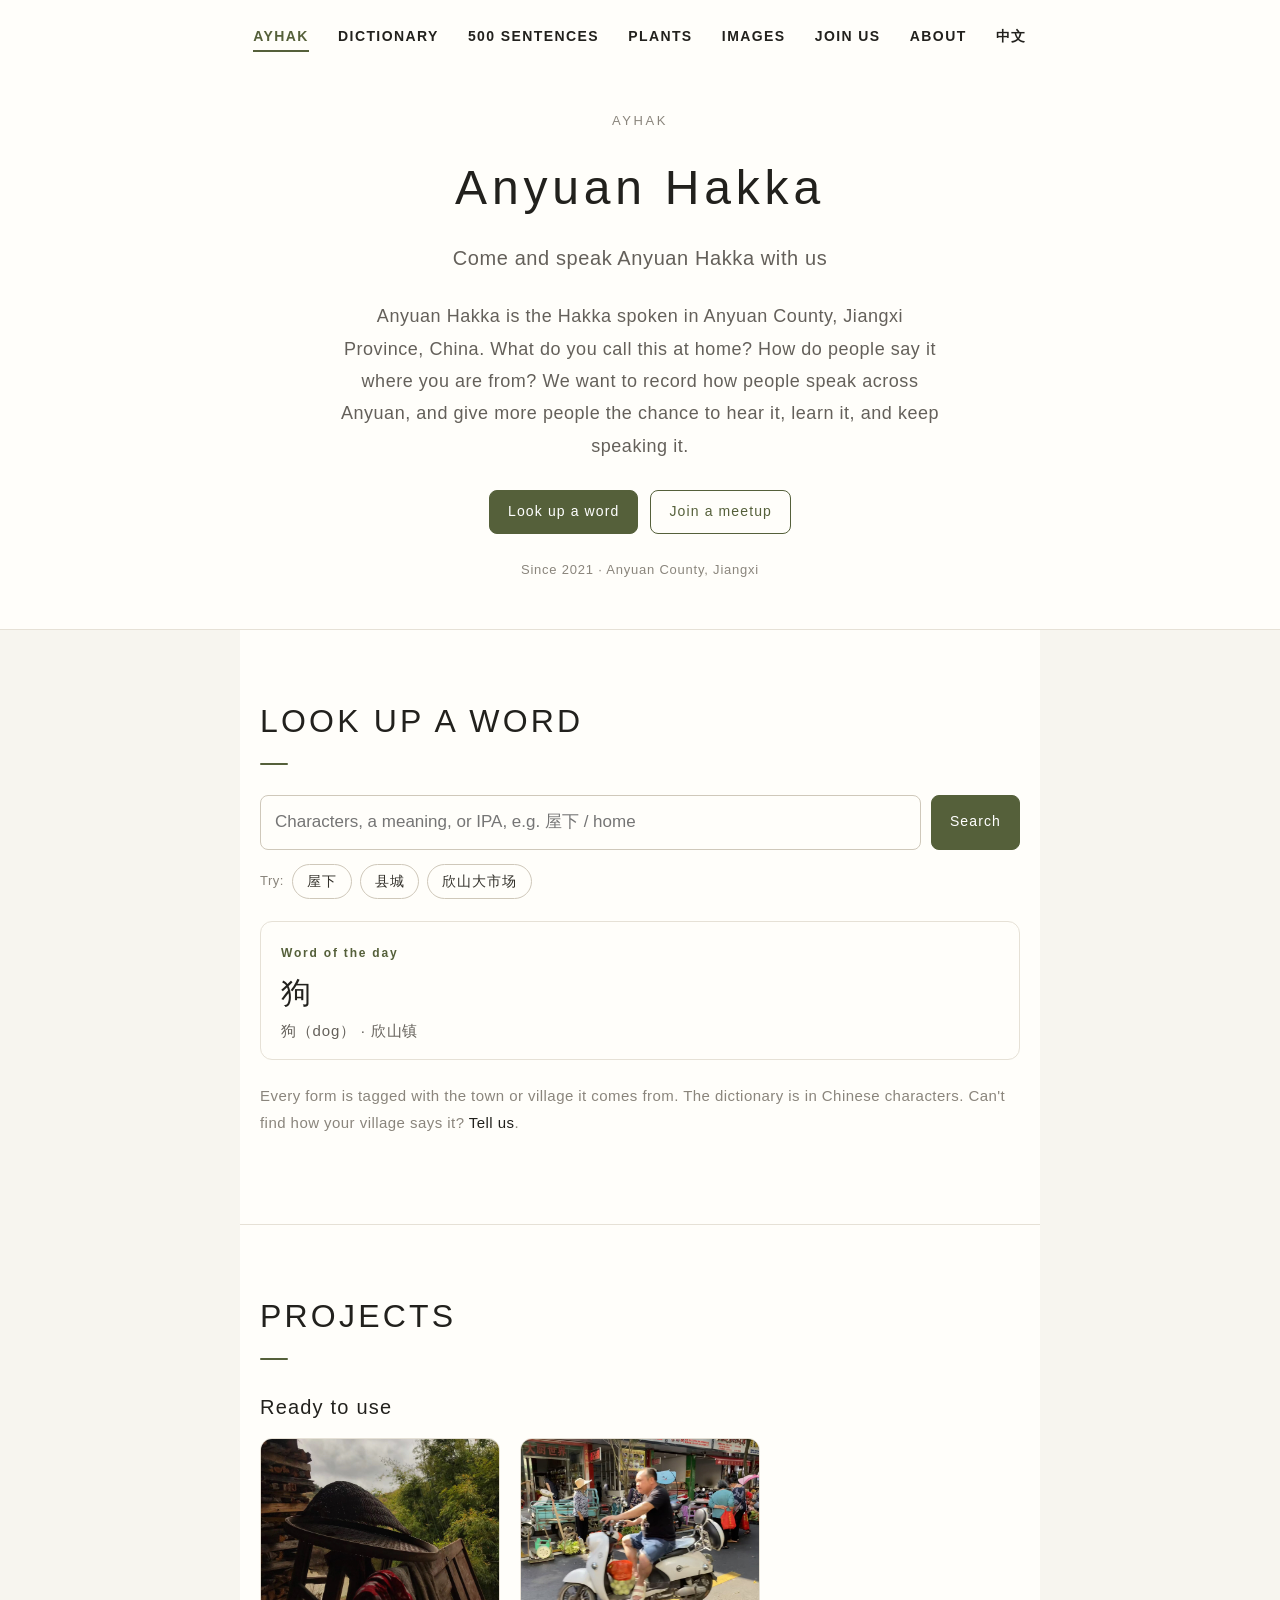
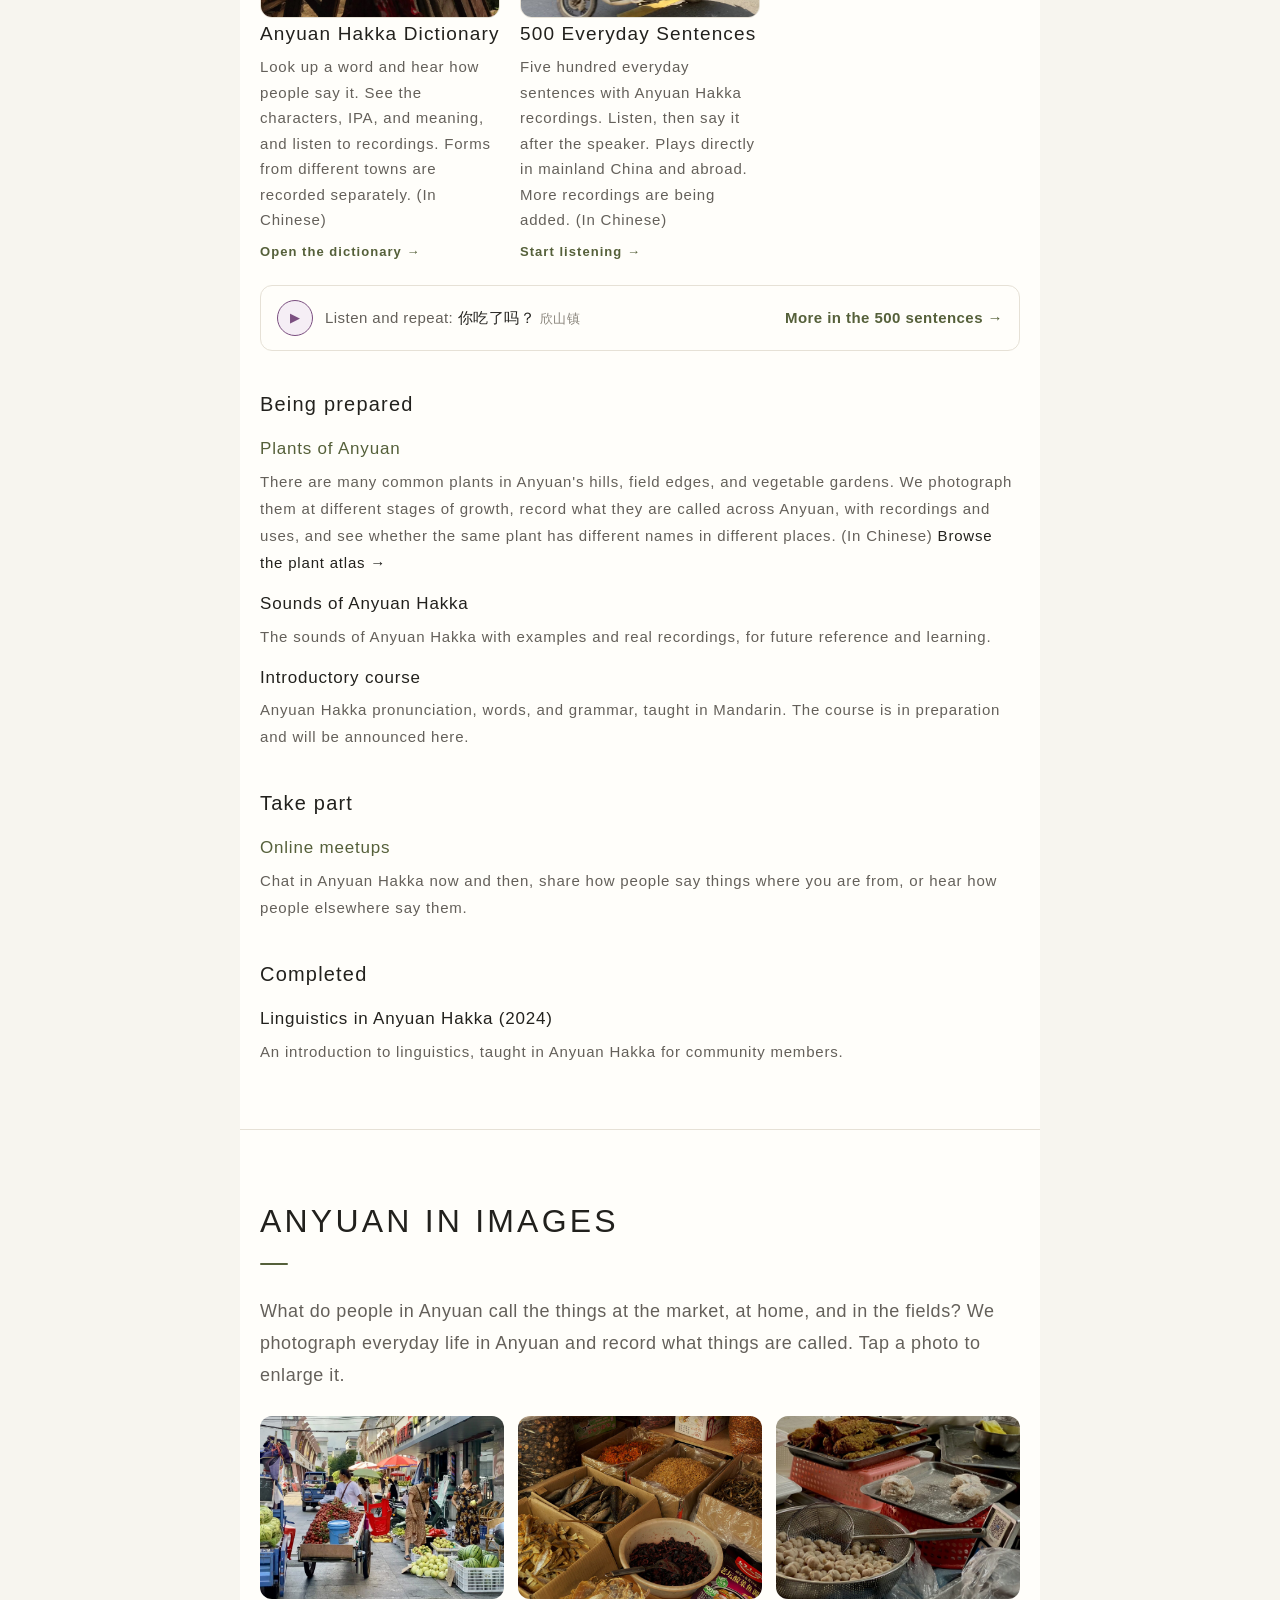
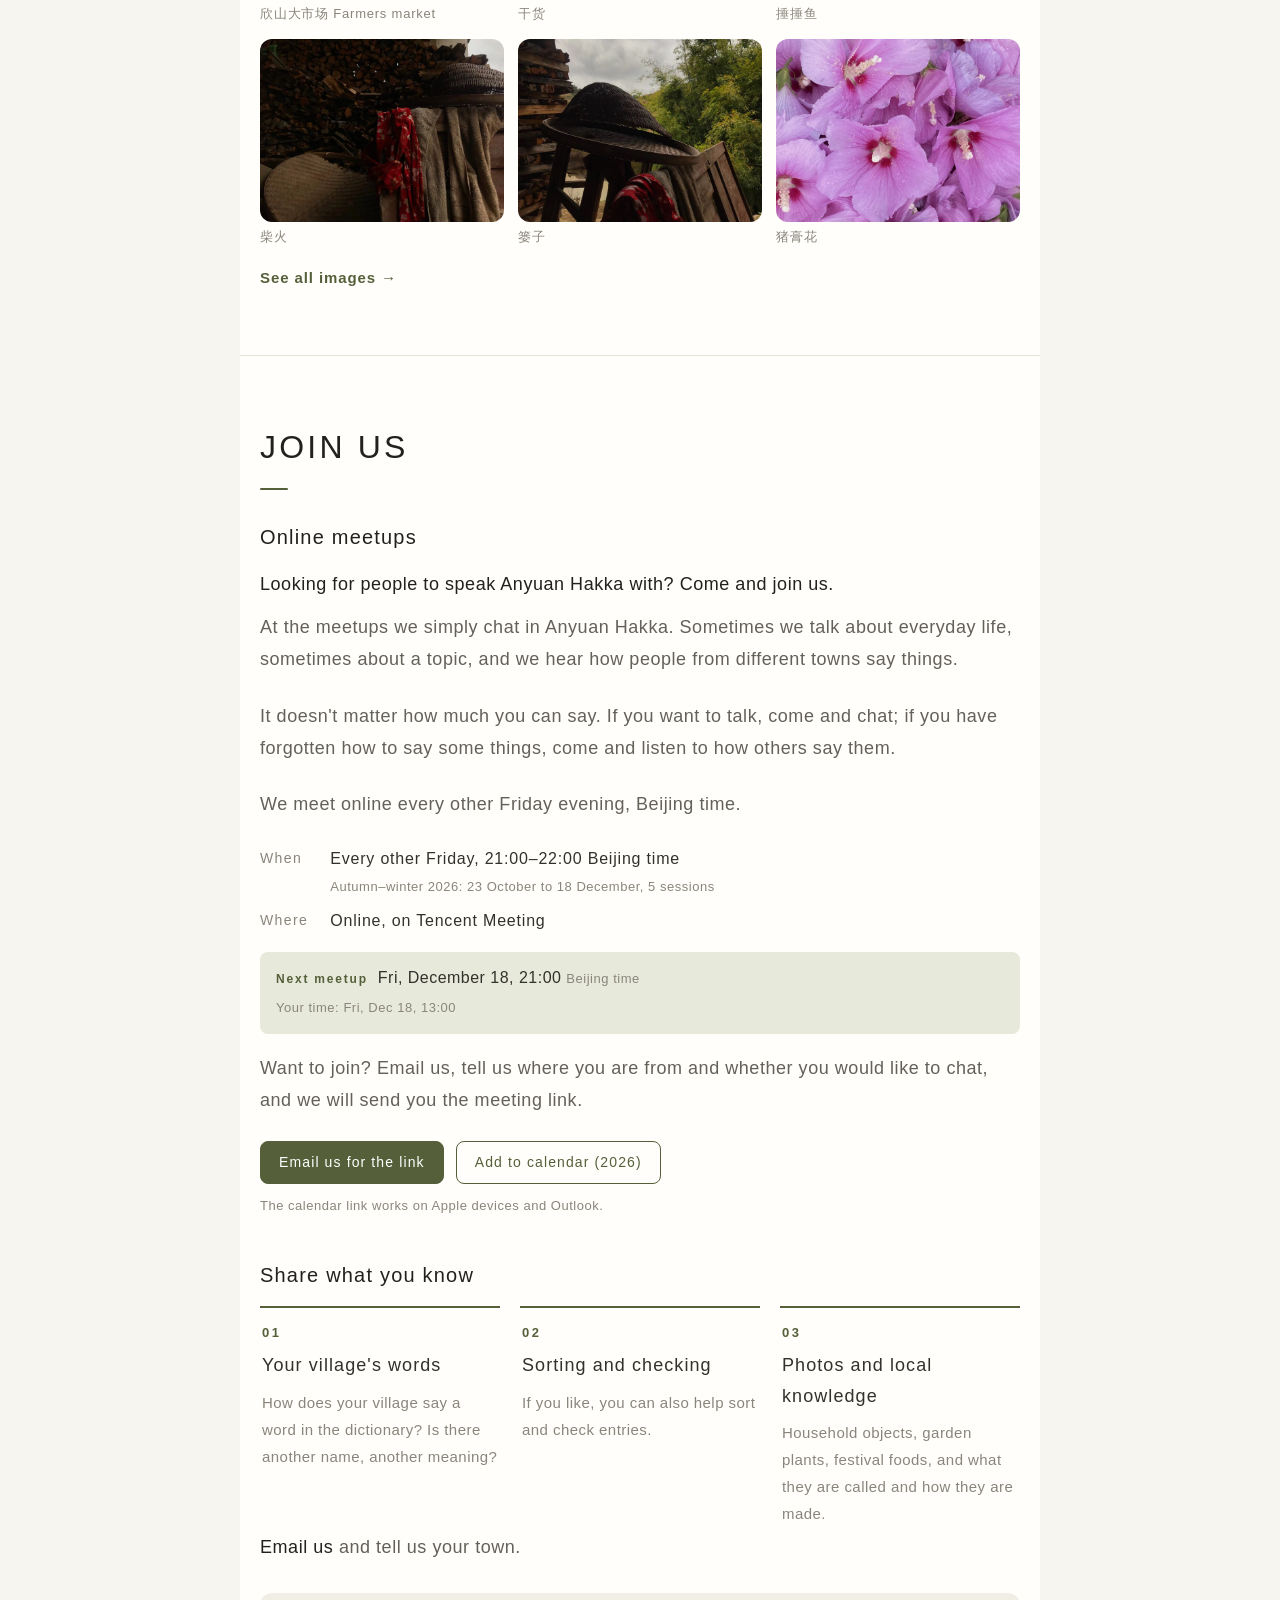
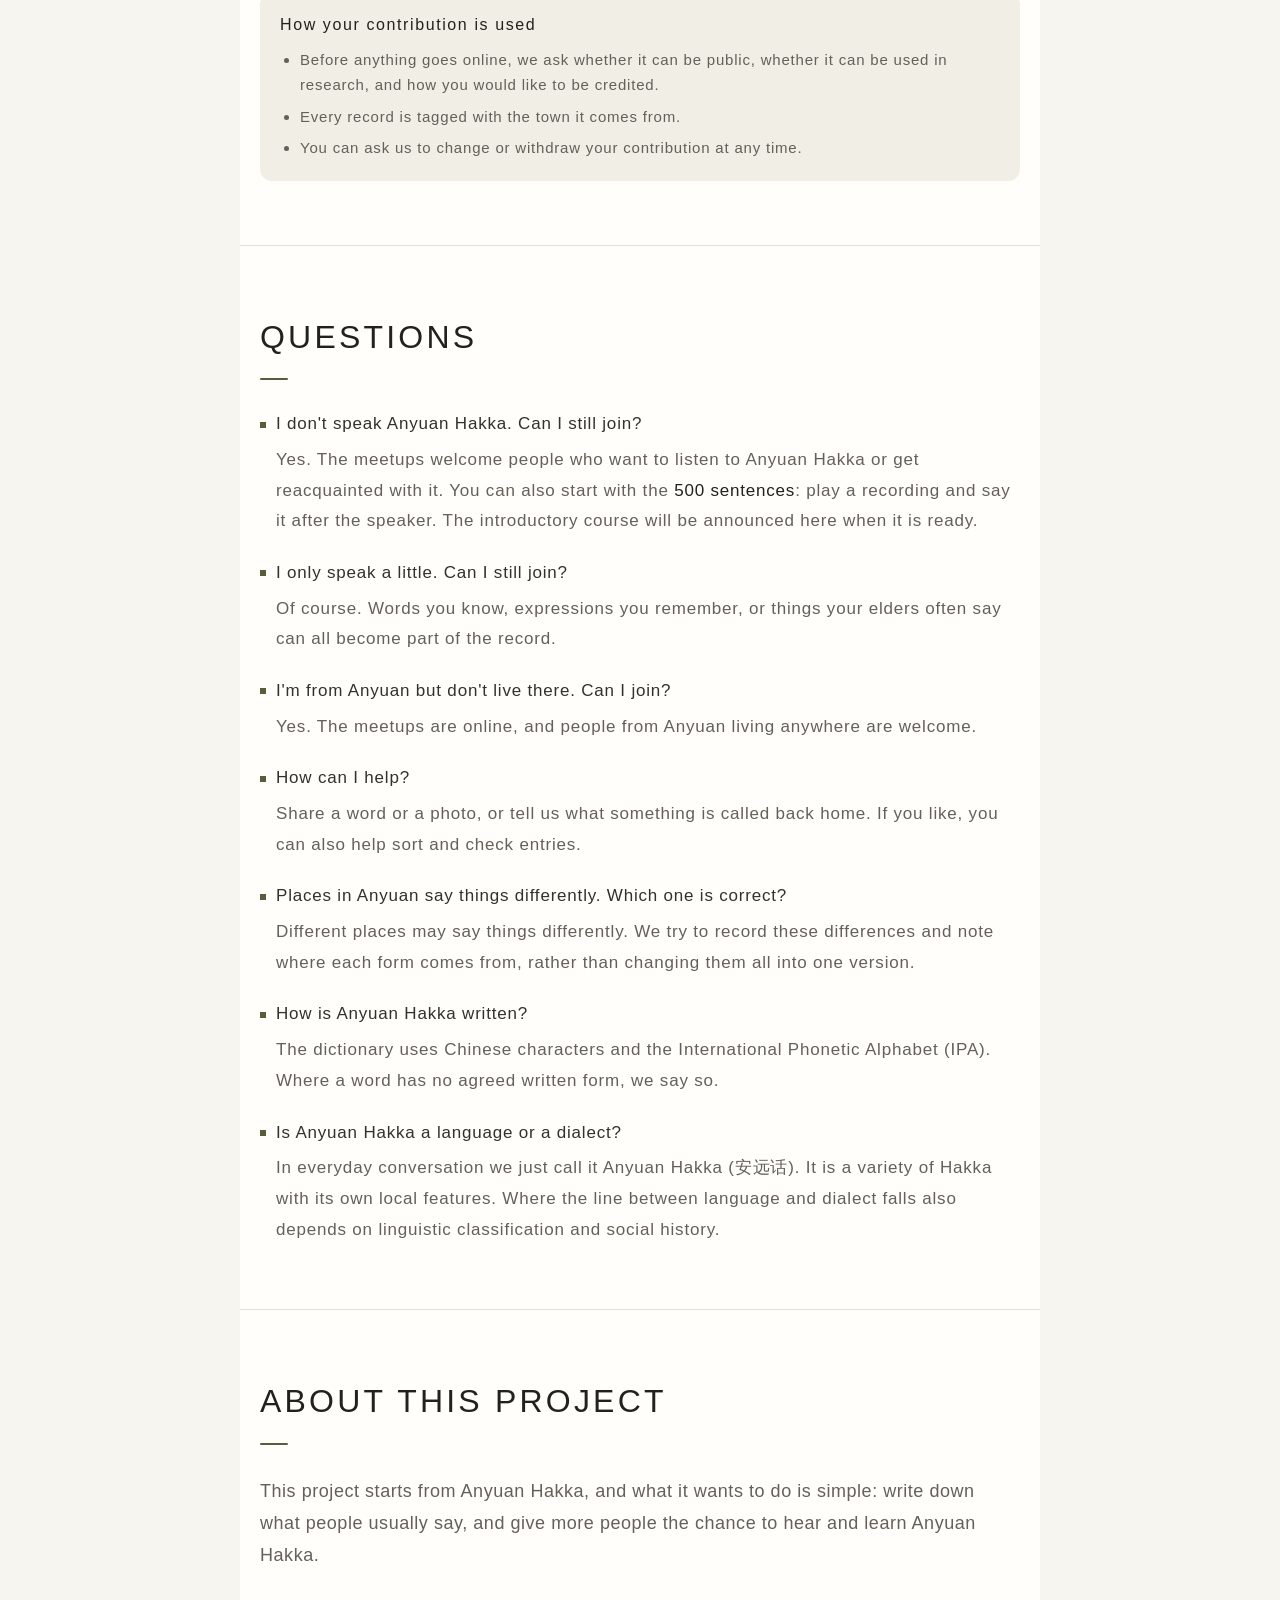
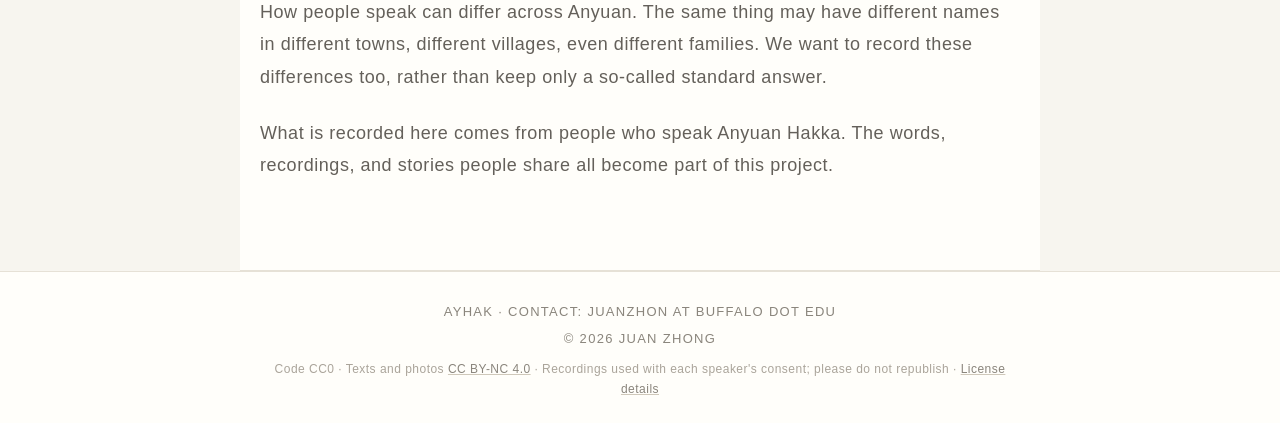
==== index.html @ 018da7a9 "Add files via upload" ====
<!doctype html>
<html lang="en">
<head>
  <meta charset="utf-8" />
  <meta name="viewport" content="width=device-width,initial-scale=1,viewport-fit=cover" />
  <title>AYHAK · Anyuan Hakka</title>
  <meta name="description" content="AYHAK is a place to record Anyuan Hakka: look up words, listen to 500 everyday sentences and repeat after them, and join our online meetups." />
  <meta property="og:title" content="AYHAK · Anyuan Hakka" />
  <meta property="og:description" content="Come and speak Anyuan Hakka with us." />
  <meta property="og:image" content="https://juan-zhong.github.io/ay_hak/images/gallery/%E6%AC%A3%E5%B1%B1%E5%A4%A7%E5%B8%82%E5%9C%BA03.jpg" />
  <link rel="icon" href="./favicon.svg" type="image/svg+xml" />
  <link rel="alternate" hreflang="zh-CN" href="./index-zh.html" />
  <link rel="stylesheet" href="./style.css?v=20261022a" />
</head>

<body>
  <a class="skip" href="#main">Skip to content</a>

  <nav class="page-nav" aria-label="Site">
    <a href="./index.html" aria-current="page">AYHAK</a>
    <a href="./dict.html" lang="zh">Dictionary</a>
    <a href="./sentences.html" lang="zh">500 sentences</a>
    <a href="./plants.html?lang=en" lang="zh">Plants</a>
    <a href="./gallery.html">Images</a>
    <a href="#join">Join us</a>
    <a href="#about">About</a>
    <a href="./index-zh.html" lang="zh">中文</a>
  </nav>

  <header class="hero">
    <p class="kicker">AYHAK</p>
    <h1>Anyuan Hakka</h1>
    <p class="subtitle">Come and speak Anyuan Hakka with us</p>
    <p class="intro">Anyuan Hakka is the Hakka spoken in Anyuan County, Jiangxi Province, China. What do you call this at home? How do people say it where you are from? We want to record how people speak across Anyuan, and give more people the chance to hear it, learn it, and keep speaking it.</p>
    <div class="buttons">
      <a class="btn primary" href="#lookup">Look up a word</a>
      <a class="btn" href="#join">Join a meetup</a>
    </div>
    <p class="status">Since 2021 · Anyuan County, Jiangxi</p>
  </header>

  <main id="main">
    <section id="lookup" class="content-section">
      <h2>Look up a word</h2>
      <form class="searchbar" action="./dict.html" method="get" role="search">
        <input name="q" type="search" placeholder="Characters, a meaning, or IPA, e.g. 屋下 / home" autocomplete="off" aria-label="Look up Anyuan Hakka" />
        <button class="btn primary" type="submit">Search</button>
      </form>
      <p class="small try">Try:
        <a class="chip-link" href="./dict.html?w=vu-xa">屋下</a>
        <a class="chip-link" href="./dict.html?w=xian-cheng">县城</a>
        <a class="chip-link" href="./dict.html?w=xinshan-da-shichang">欣山大市场</a>
      </p>
      <a class="wotd" id="wotd" href="./dict.html"></a>
      <p class="muted">Every form is tagged with the town or village it comes from. The dictionary is in Chinese characters. Can't find how your village says it? <a href="#contribute">Tell us</a>.</p>
    </section>

    <section id="projects" class="content-section">
      <h2>Projects</h2>

      <h3 class="sub">Ready to use</h3>
      <div class="projects">
        <a class="proj" href="./dict.html">
          <img src="images/gallery/篓子.jpg" alt="篓子 basket" loading="lazy" />
          <b>Anyuan Hakka Dictionary</b>
          <span class="desc">Look up a word and hear how people say it. See the characters, IPA, and meaning, and listen to recordings. Forms from different towns are recorded separately. (In Chinese)</span>
          <span class="more">Open the dictionary →</span>
        </a>
        <a class="proj" href="./sentences.html">
          <img src="images/gallery/欣山大市场01.jpg" alt="欣山大市场 market" loading="lazy" />
          <b>500 Everyday Sentences</b>
          <span class="desc">Five hundred everyday sentences with Anyuan Hakka recordings. Listen, then say it after the speaker. Plays directly in mainland China and abroad. More recordings are being added. (In Chinese)</span>
          <span class="more">Start listening →</span>
        </a>
      </div>
      <p class="sample" id="sample" hidden></p>

      <h3 class="sub">Being prepared</h3>
      <dl class="plain">
        <dt><a href="./plants.html?lang=en">Plants of Anyuan</a></dt>
        <dd>There are many common plants in Anyuan's hills, field edges, and vegetable gardens. We photograph them at different stages of growth, record what they are called across Anyuan, with recordings and uses, and see whether the same plant has different names in different places. (In Chinese) <a href="./plants.html?lang=en">Browse the plant atlas →</a></dd>
        <dt>Sounds of Anyuan Hakka</dt>
        <dd>The sounds of Anyuan Hakka with examples and real recordings, for future reference and learning.</dd>
        <dt>Introductory course</dt>
        <dd>Anyuan Hakka pronunciation, words, and grammar, taught in Mandarin. The course is in preparation and will be announced here.</dd>
      </dl>

      <h3 class="sub">Take part</h3>
      <dl class="plain">
        <dt><a href="#join">Online meetups</a></dt>
        <dd>Chat in Anyuan Hakka now and then, share how people say things where you are from, or hear how people elsewhere say them.</dd>
      </dl>

      <h3 class="sub">Completed</h3>
      <dl class="plain">
        <dt>Linguistics in Anyuan Hakka (2024)</dt>
        <dd>An introduction to linguistics, taught in Anyuan Hakka for community members.</dd>
      </dl>
    </section>

    <section id="life" class="content-section">
      <h2>Anyuan in images</h2>
      <p>What do people in Anyuan call the things at the market, at home, and in the fields? We photograph everyday life in Anyuan and record what things are called. Tap a photo to enlarge it.</p>
      <div class="gallery-grid teaser">
        <figure><img src="images/gallery/欣山大市场03.jpg" alt="欣山大市场" loading="lazy" /><figcaption>欣山大市场 Farmers market</figcaption></figure>
        <figure><img src="images/gallery/干货.jpg" alt="干货" loading="lazy" /><figcaption>干货</figcaption></figure>
        <figure><img src="images/gallery/捶捶鱼.jpg" alt="捶捶鱼" loading="lazy" /><figcaption>捶捶鱼</figcaption></figure>
        <figure><img src="images/gallery/柴火.jpg" alt="柴火" loading="lazy" /><figcaption>柴火</figcaption></figure>
        <figure><img src="images/gallery/篓子.jpg" alt="篓子" loading="lazy" /><figcaption>篓子</figcaption></figure>
        <figure><img src="images/gallery/猪膏花.jpg" alt="猪膏花" loading="lazy" /><figcaption>猪膏花</figcaption></figure>
      </div>
      <p class="more-link"><a href="./gallery.html">See all images →</a></p>
    </section>

    <section id="join" class="content-section">
      <h2>Join us</h2>

      <h3 class="sub">Online meetups</h3>
      <p class="lead">Looking for people to speak Anyuan Hakka with? Come and join us.</p>
      <p>At the meetups we simply chat in Anyuan Hakka. Sometimes we talk about everyday life, sometimes about a topic, and we hear how people from different towns say things.</p>
      <p>It doesn't matter how much you can say. If you want to talk, come and chat; if you have forgotten how to say some things, come and listen to how others say them.</p>
      <p>We meet online every other Friday evening, Beijing time.</p>
      <dl class="facts">
        <dt>When</dt><dd>Every other Friday, 21:00–22:00 Beijing time<br><span class="small">Autumn–winter 2026: 23 October to 18 December, 5 sessions</span></dd>
        <dt>Where</dt><dd>Online, on Tencent Meeting</dd>
      </dl>
      <p class="next-meetup" id="nextMeetup" aria-live="polite"></p>
      <p><b>Want to join?</b> Email us, tell us where you are from and whether you would like to chat, and we will send you the meeting link.</p>
      <div class="buttons left">
        <a class="btn primary" href="mailto:juanzhon@buffalo.edu?subject=Anyuan%20Hakka%20meetup">Email us for the link</a>
        <a class="btn" href="webcal://p54-caldav.icloud.com/published/2/MTEzODIwMDE0NDExMzgyMMFgVCDCDaKoMtNCKBn1EhfA-79njfZBbu5WWxrAYHy4s1xKDF6rgkBgKywDp8NgCctA90rvas5HTKUIKwTFqRs">Add to calendar (2026)</a>
      </div>
      <p class="small">The calendar link works on Apple devices and Outlook.</p>

      <h3 class="sub" id="contribute">Share what you know</h3>
      <div class="pillars three">
        <div class="card"><span class="num">01</span><h3>Your village's words</h3><p class="muted">How does your village say a word in the dictionary? Is there another name, another meaning?</p></div>
        <div class="card"><span class="num">02</span><h3>Sorting and checking</h3><p class="muted">If you like, you can also help sort and check entries.</p></div>
        <div class="card"><span class="num">03</span><h3>Photos and local knowledge</h3><p class="muted">Household objects, garden plants, festival foods, and what they are called and how they are made.</p></div>
      </div>
      <p><a href="mailto:juanzhon@buffalo.edu?subject=AYHAK%20contribution">Email us</a> and tell us your town.</p>

      <div class="note-box">
        <h3>How your contribution is used</h3>
        <ul>
          <li>Before anything goes online, we ask whether it can be public, whether it can be used in research, and how you would like to be credited.</li>
          <li>Every record is tagged with the town it comes from.</li>
          <li>You can ask us to change or withdraw your contribution at any time.</li>
        </ul>
      </div>
    </section>

    <section id="questions" class="content-section">
      <h2>Questions</h2>
      <dl class="faq">
        <dt>I don't speak Anyuan Hakka. Can I still join?</dt>
        <dd>Yes. The meetups welcome people who want to listen to Anyuan Hakka or get reacquainted with it. You can also start with the <a href="./sentences.html">500 sentences</a>: play a recording and say it after the speaker. The introductory course will be announced here when it is ready.</dd>
        <dt>I only speak a little. Can I still join?</dt>
        <dd>Of course. Words you know, expressions you remember, or things your elders often say can all become part of the record.</dd>
        <dt>I'm from Anyuan but don't live there. Can I join?</dt>
        <dd>Yes. The meetups are online, and people from Anyuan living anywhere are welcome.</dd>
        <dt>How can I help?</dt>
        <dd>Share a word or a photo, or tell us what something is called back home. If you like, you can also help sort and check entries.</dd>
        <dt>Places in Anyuan say things differently. Which one is correct?</dt>
        <dd>Different places may say things differently. We try to record these differences and note where each form comes from, rather than changing them all into one version.</dd>
        <dt>How is Anyuan Hakka written?</dt>
        <dd>The dictionary uses Chinese characters and the International Phonetic Alphabet (IPA). Where a word has no agreed written form, we say so.</dd>
        <dt>Is Anyuan Hakka a language or a dialect?</dt>
        <dd>In everyday conversation we just call it Anyuan Hakka (安远话). It is a variety of Hakka with its own local features. Where the line between language and dialect falls also depends on linguistic classification and social history.</dd>
      </dl>
    </section>

    <section id="about" class="content-section">
      <h2>About this project</h2>
      <p>This project starts from Anyuan Hakka, and what it wants to do is simple: write down what people usually say, and give more people the chance to hear and learn Anyuan Hakka.</p>
      <p>How people speak can differ across Anyuan. The same thing may have different names in different towns, different villages, even different families. We want to record these differences too, rather than keep only a so-called standard answer.</p>
      <p>What is recorded here comes from people who speak Anyuan Hakka. The words, recordings, and stories people share all become part of this project.</p>
    </section>
  </main>

  <footer>
    <p>AYHAK · Contact: juanzhon AT buffalo DOT edu</p>
    <p>© 2026 Juan Zhong</p>
    <p class="license">Code CC0 · Texts and photos <a href="https://creativecommons.org/licenses/by-nc/4.0/">CC BY-NC 4.0</a> · Recordings used with each speaker's consent; please do not republish · <a href="https://github.com/juan-zhong/ay_hak/blob/main/CONTENT-LICENSE.md">License details</a></p>
  </footer>

  <script src="./home.js?v=20261022a" defer></script>
</body>
</html>
---- style.css ----
/* =========================================================
   AYHAK · 安远话 — shared stylesheet
   Visual language follows juan-zhong.github.io/me (fieldwork page):
   Helvetica Neue light, wide letter-spacing, uppercase h2,
   hairlines and square buttons. AYHAK adds its own palette (paper, mugwort olive, yam purple); one sans-serif family throughout.
   ========================================================= */

:root {
  /* 骨架沿用 juan-zhong.github.io/me；配色取自植物图集样页：纸、艾、薯 */
  --bg: #f7f5ef;          /* 暖纸色 */
  --paper: #fffefa;
  --ink: #22211d;
  --text: #33312b;
  --muted: #64605a;
  --faint: #8a857c;
  --faintest: #aaa49a;
  --line: #e6e1d6;
  --line-strong: #cfc8ba;
  --hover: #f4f1e8;
  --tint: #f1eee5;
  --accent: #55603a;      /* 艾：橄榄绿 */
  --accent-soft: #e7e9db;
  --plum: #7b4f80;        /* 薯：紫，表示“还在做”（进行中 / 即将推出 / 待补）和 IPA */
  --plum-soft: #f5eef5;
  --ipa: var(--plum);
  /* 圆角：控件 8px，卡片和照片 12px，标签胶囊形 */
  --r-sm: 8px;
  --r-lg: 12px;
  --r-pill: 999px;
  --danger: #a33;
  --font: 'Helvetica Neue', Helvetica, 'PingFang SC', 'Hiragino Sans GB', 'Noto Sans SC', 'Source Han Sans SC', 'Microsoft YaHei', Arial, sans-serif;
  /* 全站一套无衬线：拉丁字母 Helvetica Neue，汉字苹方（与 juan-zhong.github.io/me 一致） */
  --head-font: var(--font);
  /* IPA：用覆盖国际音标的无衬线系统字体，避免和正文混出两种字形；不加载外部字体（国内可能打不开） */
  --ipa-font: 'Lucida Grande', 'Segoe UI', 'Noto Sans', 'DejaVu Sans', 'Helvetica Neue', Arial, sans-serif;
}

* { margin: 0; padding: 0; box-sizing: border-box; }

html { scroll-behavior: smooth; }

body {
  font-family: var(--font);
  background: var(--bg);
  color: var(--text);
  line-height: 1.7;
  letter-spacing: 0.05em;
}

a { color: var(--ink); text-decoration: none; }
a:hover { color: var(--accent); }

img { max-width: 100%; display: block; }

.skip { position: absolute; left: -9999px; }
.skip:focus { left: 16px; top: 16px; background: #fff; padding: 8px 12px; z-index: 10; }

/* ---------- top nav ---------- */
.page-nav {
  text-align: center;
  padding: 18px 16px 0;
  line-height: 2.2;
  background: var(--paper);
}
.page-nav a {
  margin: 0 12px;
  font-size: 14px;
  font-weight: 600;
  letter-spacing: 0.1em;
  text-transform: uppercase;
}
.page-nav a[aria-current="page"] { color: var(--accent); box-shadow: inset 0 -2px 0 var(--accent); }

/* ---------- hero ---------- */
.hero {
  text-align: center;
  padding: 56px 20px 48px;
  border-bottom: 1px solid var(--line);
  background: var(--paper);
}
.hero .kicker { font-size: 13px; letter-spacing: 0.2em; color: var(--faint); margin-bottom: 14px; }
.hero h1 { margin-top: 0; }
.hero .subtitle { font-size: 20px; font-weight: 300; color: var(--muted); margin: 12px auto 24px; max-width: 620px; }
.hero .intro { max-width: 600px; margin: 0 auto 28px; }
.status { font-size: 13px; color: var(--faint); letter-spacing: 0.06em; margin-bottom: 0; }

/* ---------- type ---------- */
h1 {
  font-family: var(--head-font);
  font-size: 48px;
  font-weight: 300;
  letter-spacing: 0.1em;
  color: var(--ink);
}
h2 {
  font-size: 32px;
  font-weight: 300;
  letter-spacing: 0.1em;
  color: var(--ink);
  margin-bottom: 40px;
  text-transform: uppercase;
}
h2::after {
  content: '';
  display: block;
  width: 28px;
  height: 2px;
  margin-top: 14px;
  background: var(--accent);
}
h3 {
  font-size: 18px;
  font-weight: 300;
  letter-spacing: 0.1em;
  color: var(--muted);
  margin-bottom: 20px;
}
p {
  font-size: 18px;
  line-height: 1.8;
  color: var(--muted);
  font-weight: 300;
  letter-spacing: 0.03em;
  margin-bottom: 24px;
}
.muted { color: var(--faint); font-size: 15px; }
.small { font-size: 13px; color: var(--faint); margin: 0; letter-spacing: 0.04em; }
.ipa { font-family: var(--ipa-font); color: var(--ipa); letter-spacing: 0.02em; }

/* ---------- sections ---------- */
.content-section {
  padding: 80px 20px;
  max-width: 800px;
  margin: 0 auto;
  border-bottom: 1px solid var(--line);
  background: var(--paper);
}
.content-section.wide { max-width: 1100px; }
.content-section ul, .content-section ol { margin: 12px 0 24px 22px; color: var(--muted); font-weight: 300; font-size: 17px; }
.content-section li { margin-bottom: 6px; }

/* ---------- buttons ---------- */
.buttons { display: flex; flex-wrap: wrap; justify-content: center; gap: 12px; margin-bottom: 24px; }
.btn {
  display: inline-block;
  padding: 9px 18px;
  border: 1px solid var(--accent);
  border-radius: var(--r-sm);
  background: var(--paper);
  color: var(--accent);
  font: inherit;
  font-size: 14px;
  letter-spacing: 0.08em;
  cursor: pointer;
  text-decoration: none;
}
.btn.primary { background: var(--accent); border-color: var(--accent); color: #fff; }
.btn:hover { opacity: 0.8; color: inherit; }
.btn.primary:hover { color: #fff; }
.btn-ghost { border-color: var(--line-strong); color: var(--muted); }
.btn-danger { border-color: var(--danger); color: var(--danger); }
.btn:disabled { opacity: 0.4; cursor: not-allowed; }
.btn.sm { padding: 5px 12px; font-size: 13px; }

.icon-btn {
  width: 34px; height: 34px;
  border: 1px solid var(--line-strong);
  border-radius: var(--r-sm);
  background: var(--paper);
  color: var(--text);
  font-size: 16px;
  cursor: pointer;
}
.icon-btn:hover:not(:disabled) { border-color: var(--accent); }
.icon-btn:disabled { opacity: 0.35; cursor: not-allowed; }
.icon-btn.is-on { background: var(--accent); color: #fff; border-color: var(--accent); }

/* ---------- cards / tags ---------- */
.card { border: 1px solid var(--line); border-radius: var(--r-lg); padding: 20px; background: var(--paper); }
.card h3 { margin-bottom: 8px; color: var(--text); }
.card p:last-child { margin-bottom: 0; }
.tag {
  display: inline-block;
  font-size: 12px;
  letter-spacing: 0.08em;
  color: var(--muted);
  border: 1px solid var(--line-strong);
  border-radius: var(--r-pill);
  padding: 1px 8px;
  margin: 0 6px 6px 0;
  font-weight: 400;
}
.tag.pending { border-style: dashed; color: var(--faintest); }

/* =========================================================
   DICTIONARY
   ========================================================= */
.searchbar { display: flex; gap: 10px; margin-bottom: 20px; }
.searchbar input {
  flex: 1;
  min-width: 0;
  padding: 12px 14px;
  border: 1px solid var(--line-strong);
  border-radius: var(--r-sm);
  font: inherit;
  font-size: 17px;
  font-weight: 300;
  background: var(--paper);
  color: var(--text);
}
.searchbar input:focus { outline: none; border-color: var(--accent); }

.filters { display: flex; flex-wrap: wrap; gap: 14px 22px; align-items: center; margin-bottom: 14px; }
.chip-group { display: flex; flex-wrap: wrap; gap: 6px; }
.chip-label { font-size: 12px; color: var(--faintest); letter-spacing: 0.15em; align-self: center; margin-right: 4px; }
.chip {
  padding: 4px 12px;
  border: 1px solid var(--line-strong);
  border-radius: var(--r-pill);
  background: var(--paper);
  color: var(--muted);
  font: inherit;
  font-size: 13px;
  letter-spacing: 0.06em;
  cursor: pointer;
}
.chip:hover { border-color: var(--accent); color: var(--text); }
.chip.is-active { background: var(--accent); border-color: var(--accent); color: #fff; }

.toggle { display: inline-flex; align-items: center; gap: 6px; font-size: 13px; color: var(--muted); cursor: pointer; letter-spacing: 0.06em; }
.toggle input { accent-color: var(--accent); }

.split {
  display: grid;
  grid-template-columns: minmax(240px, 340px) 1fr;
  gap: 20px;
  margin-top: 10px;
}
.panel { border: 1px solid var(--line); border-radius: var(--r-lg); background: var(--paper); min-width: 0; }
.panel-head {
  display: flex; justify-content: space-between; align-items: center;
  padding: 14px 18px;
  border-bottom: 1px solid var(--line);
}
.panel-head h3 { margin: 0; font-size: 14px; text-transform: uppercase; letter-spacing: 0.15em; }
.head-actions { display: flex; gap: 6px; }

.results { max-height: 620px; overflow-y: auto; }
.result {
  display: block;
  width: 100%;
  text-align: left;
  padding: 12px 18px;
  border: 0;
  border-bottom: 1px solid var(--line);
  background: none;
  font: inherit;
  color: inherit;
  cursor: pointer;
}
.result:hover { background: var(--hover); }
.result.is-active { background: var(--accent-soft); box-shadow: inset 2px 0 0 var(--accent); }
.result .hw { font-family: var(--head-font); font-size: 21px; font-weight: 300; color: var(--ink); letter-spacing: 0.08em; }
.result .ipa { font-size: 14px; margin-left: 6px; }
.result .gl { font-size: 13px; color: var(--faint); margin-top: 2px; white-space: nowrap; overflow: hidden; text-overflow: ellipsis; }
.result .star { float: right; color: var(--faint); font-size: 13px; }
.results .none { padding: 24px 18px; color: var(--faint); font-size: 14px; }

.entry { padding: 26px 26px 30px; }
.entry.empty p { color: var(--faint); font-size: 15px; }
.entry .headword { font-family: var(--head-font); font-size: 42px; font-weight: 300; color: var(--ink); letter-spacing: 0.12em; line-height: 1.3; }
.entry .pron { margin: 6px 0 14px; font-size: 18px; }
.entry .pron .roman { color: var(--muted); margin-right: 12px; letter-spacing: 0.06em; }
.entry .meta { margin-bottom: 18px; }
.entry h4 {
  font-size: 12px; font-weight: 600; text-transform: uppercase; letter-spacing: 0.18em;
  color: var(--faintest); margin: 22px 0 8px;
}
.entry ol.senses { margin: 0 0 0 20px; font-size: 17px; font-weight: 300; color: var(--text); }
.entry ol.senses li { margin-bottom: 4px; }
.entry .ex { border-left: 2px solid var(--line); padding: 2px 0 2px 14px; margin-bottom: 12px; }
.entry .ex .src { font-size: 17px; color: var(--text); }
.entry .ex .ipa { font-size: 14px; display: block; }
.entry .ex .tr { font-size: 14px; color: var(--faint); }
.entry .notes { font-size: 15px; margin: 0; }
.entry .credit { font-size: 12px; color: var(--faintest); margin-top: 24px; letter-spacing: 0.06em; }

.audio-box { border: 1px dashed var(--line-strong); border-radius: var(--r-lg); padding: 14px 16px; }
.audio-row { display: flex; flex-wrap: wrap; align-items: center; gap: 8px; margin-bottom: 8px; }
.audio-row:last-child { margin-bottom: 0; }
.audio-row audio { height: 34px; max-width: 100%; }
.rec-dot { display: inline-block; width: 8px; height: 8px; border-radius: 50%; background: #fff; margin-right: 6px; animation: blink 1s infinite; }
@keyframes blink { 50% { opacity: 0.2; } }

.manage-grid { display: grid; grid-template-columns: repeat(auto-fit, minmax(min(100%, 260px), 1fr)); gap: 20px; }
.controls { display: flex; flex-wrap: wrap; gap: 8px; align-items: center; margin: 12px 0; }
.controls input[type=file] { font-size: 13px; max-width: 100%; }
.codeblock {
  background: var(--tint);
  border: 1px solid var(--line);
  border-radius: var(--r-lg);
  padding: 14px;
  font-family: 'SF Mono', Menlo, Consolas, monospace;
  font-size: 12.5px;
  line-height: 1.6;
  color: #444;
  overflow-x: auto;
  white-space: pre;
  letter-spacing: 0;
}
code { font-family: 'SF Mono', Menlo, Consolas, monospace; font-size: 0.9em; background: var(--tint); padding: 1px 5px; border-radius: var(--r-sm); letter-spacing: 0; }

/* =========================================================
   PLANTS (ethnobotany photo book)
   ========================================================= */
.plant-tools { display: flex; flex-wrap: wrap; gap: 14px 22px; align-items: center; margin-bottom: 26px; }
.plant-grid { display: grid; grid-template-columns: repeat(auto-fill, minmax(min(100%, 300px), 1fr)); gap: 26px; }
.plant {
  border: 1px solid var(--line);
  border-radius: var(--r-lg);
  background: var(--paper);
  overflow: hidden;
  display: flex;
  flex-direction: column;
  scroll-margin-top: 20px;
}
.plant:target { box-shadow: 0 0 0 2px var(--accent); }
.plant .photo { aspect-ratio: 4 / 3; background: var(--tint); overflow: hidden; }
.plant .photo img { width: 100%; height: 100%; object-fit: cover; }
.plant .photo .nophoto { height: 100%; display: flex; align-items: center; justify-content: center; color: var(--faintest); font-size: 13px; letter-spacing: 0.15em; }
.plant .body { padding: 18px 20px 20px; flex: 1; display: flex; flex-direction: column; }
.plant .name { font-family: var(--head-font); font-size: 30px; font-weight: 300; color: var(--ink); letter-spacing: 0.12em; line-height: 1.3; }
.plant .name .ipa { font-size: 16px; margin-left: 8px; letter-spacing: 0.02em; }
.plant dl { display: grid; grid-template-columns: auto 1fr; gap: 3px 14px; margin: 12px 0; font-size: 14px; }
.plant dt { color: var(--faintest); letter-spacing: 0.1em; font-size: 12px; padding-top: 2px; }
.plant dd { color: var(--text); font-weight: 300; }
.plant dd i { font-style: italic; }
.plant .desc { font-size: 15px; margin-bottom: 12px; }
.plant .foot { margin-top: auto; display: flex; flex-wrap: wrap; gap: 8px; align-items: center; }
.plant .qr { display: none; margin-top: 14px; align-items: center; gap: 12px; }
.plant .qr .qrbox { width: 84px; height: 84px; }
.plant .qr .qrbox svg { width: 84px; height: 84px; display: block; }
.plant .qr .small { word-break: break-all; }
body.show-qr .plant .qr { display: flex; }

/* photo strip, derived foods, play buttons */
.plant .photo { background: var(--tint); }
.plant .photo img { object-fit: contain; }
.thumbs { display: flex; gap: 6px; padding: 8px 12px 0; }
.thumb { width: 52px; height: 52px; padding: 0; border: 1px solid var(--line); border-radius: var(--r-sm); background: var(--tint); cursor: pointer; overflow: hidden; }
.thumb img { width: 100%; height: 100%; object-fit: cover; }
.thumb.is-active { border-color: var(--accent); box-shadow: 0 0 0 1px var(--accent); }
.photo-cap { padding: 6px 14px 0; min-height: 1.4em; }
.plant .name .ipa { font-size: 17px; }
.plant .gloss { font-size: 15px; color: var(--text); margin: 4px 0 8px; }
.plant .tags { margin-top: 4px; }
.plant h4, .flow h4 { font-size: 12px; font-weight: 600; text-transform: uppercase; letter-spacing: 0.18em; color: var(--faintest); margin: 14px 0 8px; }
.derived { list-style: none; margin: 0 0 12px !important; padding: 0; display: grid; gap: 8px; }
.derived li { display: flex; align-items: center; gap: 12px; margin: 0 !important; }
.derived img, .derived .dph { width: 56px; height: 56px; object-fit: cover; border-radius: var(--r-sm); background: var(--tint); flex: none; border: 1px solid var(--line); }
.derived .dname { font-size: 15px; color: var(--text); font-weight: 300; line-height: 1.5; }
.derived .ipa { font-size: 14px; }
.play { border: 1px solid var(--line-strong); background: var(--paper); border-radius: 50%; width: 26px; height: 26px; font-size: 10px; cursor: pointer; vertical-align: middle; color: var(--text); }
.play:hover { border-color: var(--accent); }

.flow { display: flex; align-items: center; gap: 18px; margin: 10px 0 30px; flex-wrap: wrap; }
.flow figure { margin: 0; text-align: center; }
.flow img { width: 100%; aspect-ratio: 1; object-fit: contain; background: var(--tint); border-radius: var(--r-lg); border: 1px solid var(--line); }
.flow figcaption { font-size: 15px; color: var(--text); margin-top: 6px; line-height: 1.5; }
.flow figcaption .ipa { font-size: 14px; }
.flow-root { flex: 0 0 180px; }
.flow-arrow { font-size: 28px; color: var(--faintest); }
.flow-items { flex: 1 1 360px; display: grid; grid-template-columns: repeat(3, 1fr); gap: 14px; }
.pillars.three { grid-template-columns: repeat(auto-fit, minmax(min(100%, 220px), 1fr)); }
.pub { color: var(--text); font-size: 17px; }
@media (max-width: 640px) {
  .flow-root { flex-basis: 100%; max-width: 220px; margin: 0 auto; }
  .flow-arrow { flex-basis: 100%; text-align: center; transform: rotate(90deg); }
}

.pillars { display: grid; grid-template-columns: repeat(auto-fit, minmax(min(100%, 128px), 1fr)); gap: 20px; margin-top: 10px; }
.pillars .num { font-size: 13px; letter-spacing: 0.2em; color: var(--faintest); display: block; margin-bottom: 6px; }

/* ---------- footer ---------- */
footer {
  text-align: center;
  padding: 24px 16px;
  background: var(--paper);
  border-top: 1px solid var(--line);
}
footer p {
  font-size: 13px;
  color: var(--faint);
  letter-spacing: 0.1em;
  text-transform: uppercase;
  margin: 4px 0;
}

/* ---------- responsive ---------- */
@media (max-width: 760px) {
  .split { grid-template-columns: 1fr; }
  .results { max-height: 300px; }
}
@media (max-width: 640px) {
  .page-nav a { margin: 0 8px; font-size: 12px; }
  .hero { padding: 36px 16px 32px; }
  h1, .hero h1 { font-size: 30px; letter-spacing: 0.04em; }
  .hero .subtitle { font-size: 17px; }
  .content-section { padding: 56px 16px; }
  h2 { font-size: 24px; margin-bottom: 28px; }
  p { font-size: 16px; }
  .entry { padding: 20px 16px; }
  .entry .headword { font-size: 32px; }
}

/* ---------- print (photo book proofs: one plant per half page, QR visible) ---------- */
@media print {
  .page-nav, .hero .buttons, .plant-tools, .plant .foot, footer, .no-print { display: none !important; }
  body, .content-section, .hero { background: #fff; }
  .content-section { padding: 24px 0; border: 0; max-width: none; }
  .plant-grid { display: block; }
  .plant { break-inside: avoid; page-break-inside: avoid; margin-bottom: 18px; border-color: #bbb; }
  .plant .qr { display: flex !important; }
  a { color: #000; }
}

/* =========================================================
   AYHAK 识别：要点用上方色线，不用四边框（和 CQC 的卡片区分）
   ========================================================= */
.pillars .card {
  border: 0;
  border-top: 2px solid var(--accent);
  border-radius: 0;
  background: transparent;
  padding: 14px 2px 4px;
}
.pillars .num { color: var(--accent); font-weight: 600; }
.flow figcaption b, .derived .dname b { font-family: var(--head-font); font-weight: 500; }
.status { color: var(--faint); }
::selection { background: var(--accent-soft); }

/* =========================================================
   AYHAK 首页（原 juan-zhong.github.io/me/fieldwork*.html）
   ========================================================= */
.cards { display: grid; grid-template-columns: repeat(auto-fit, minmax(min(100%, 240px), 1fr)); gap: 20px; margin-top: 24px; }
.cards .card { display: flex; flex-direction: column; transition: border-color .15s; }
.cards .card:hover { border-color: var(--line-strong); }
.cards .card .tag { align-self: flex-start; margin-bottom: 10px; }
.cards .card .tag.live { border-color: var(--accent); color: var(--accent); }
.cards .card p { font-size: 15px; margin-bottom: 12px; }
.cards .card .more { margin-top: auto; font-size: 13px; letter-spacing: 0.08em; color: var(--accent); font-weight: 600; }
.cards .card .more:hover { color: var(--ink); }

.faq dt { font-weight: 500; margin-top: 22px; color: var(--text); font-size: 17px; }
.faq dt::before { content: ''; display: inline-block; width: 6px; height: 6px; background: var(--accent); margin-right: 10px; vertical-align: middle; }
.faq dd { margin: 6px 0 0 16px; color: var(--muted); font-weight: 300; font-size: 17px; line-height: 1.8; }

.gallery-group { margin-bottom: 48px; }
.gallery-group h3 { color: var(--text); font-family: var(--head-font); font-size: 22px; font-weight: 300; margin-bottom: 18px; }
.gallery-group h3 .en { font-family: var(--font); font-size: 14px; color: var(--faint); letter-spacing: 0.12em; text-transform: uppercase; margin-right: 8px; }
.gallery-group h3 .ipa { font-size: 15px; margin-left: 6px; }
.gallery-grid { display: grid; grid-template-columns: repeat(2, 1fr); gap: 14px; }
.gallery-grid figure { margin: 0; }
.gallery-grid img { width: 100%; aspect-ratio: 4 / 3; object-fit: cover; border-radius: var(--r-lg); background: var(--tint); }
.gallery-grid img.portrait { aspect-ratio: 3 / 4; }
.gallery-grid figcaption { font-size: 13px; color: var(--faint); margin-top: 4px; letter-spacing: 0.06em; }
.gallery-grid .solo { grid-column: 1 / -1; }
@media (max-width: 640px) { .gallery-grid { grid-template-columns: 1fr; } }
.gallery-grid .solo img { aspect-ratio: auto; max-height: 640px; width: auto; max-width: 100%; margin: 0 auto; }
.gallery-grid .solo { text-align: center; }

/* 项目：照片为主的卡片，和植物页“从田里到厨房”同一种排法 */
.projects { display: grid; grid-template-columns: repeat(auto-fill, minmax(min(100%, 240px), 1fr)); gap: 26px 20px; margin-top: 10px; }
.proj { margin: 0; display: flex; flex-direction: column; color: inherit; text-decoration: none; }
.proj img { width: 100%; aspect-ratio: 4 / 3; object-fit: cover; background: var(--tint); border-radius: var(--r-lg); border: 1px solid var(--line); transition: opacity .15s; }
a.proj:hover img { opacity: 0.85; }
a.proj:hover { color: inherit; }
.proj .tag { align-self: flex-start; margin: 12px 0 6px; }
.proj .tag.live { border-color: var(--accent); color: var(--accent); }
.proj b { font-family: var(--head-font); font-weight: 500; font-size: 19px; color: var(--ink); letter-spacing: 0.06em; }
.proj span.desc { font-size: 15px; color: var(--muted); font-weight: 300; line-height: 1.7; margin-top: 4px; }
.proj .more { font-size: 13px; letter-spacing: 0.08em; color: var(--accent); font-weight: 600; margin-top: 8px; }
.proj img.cutout { object-fit: contain; padding: 10px; }

/* 小标题统一：中等字重、正文色 */
.card h3, .pillars .card h3 { font-weight: 500; color: var(--text); letter-spacing: 0.06em; }
strong, b { font-weight: 500; }


/* =========================================================
   状态颜色：绿色 = 已完成 / 可以用；紫色 = 还在做
   ========================================================= */
.tag { background: var(--paper); }
.tag.live, .tag.done, .cards .card .tag.live, .proj .tag.live {
  color: var(--accent); border-color: var(--accent); background: var(--accent-soft);
}
.tag.todo { color: var(--plum); border-color: var(--plum); background: var(--plum-soft); }
.tag.pending { color: var(--plum); border-color: #cdb5cf; background: transparent; }
h2::after { border-radius: 2px; }
.searchbar input { border-radius: var(--r-sm); }

/* =========================================================
   手机端
   ========================================================= */
.page-nav a { white-space: nowrap; display: inline-block; }
@media (max-width: 640px) {
  /* 导航：词不拆行，间距收紧 */
  .page-nav { padding: 12px 10px 0; line-height: 2.4; }
  .page-nav a { margin: 0 7px; font-size: 12px; letter-spacing: 0.06em; }

  /* 项目：左图右文，缩短页面 */
  .projects { grid-template-columns: 1fr; gap: 18px; }
  .proj { display: grid; grid-template-columns: 116px 1fr; column-gap: 14px; align-items: start; }
  .proj img { grid-row: 1 / span 5; aspect-ratio: 1; }
  .proj .tag { margin: 0 0 4px; justify-self: start; }
  .proj b { font-size: 17px; }
  .proj span.desc { font-size: 14px; line-height: 1.6; }
  .proj .more { margin-top: 4px; }

  /* 安远影像：两列 */
  .gallery-grid { grid-template-columns: 1fr 1fr; gap: 8px; }
  .gallery-grid figcaption { font-size: 12px; }
  .gallery-grid .solo img { max-height: 460px; }

  /* 好点的按钮 */
  .chip { padding: 6px 13px; font-size: 13px; }
  .play { width: 32px; height: 32px; font-size: 11px; }
  .btn.sm { padding: 7px 13px; }
  .toggle { padding: 4px 0; }
  .icon-btn { width: 38px; height: 38px; }
}

/* =========================================================
   首页修订（2026-10-20）：查词、状态说明、参与、影像精选、看大图
   ========================================================= */
.hero .intro + .intro { margin-top: -12px; }
.try { margin: -6px 0 22px; display: flex; flex-wrap: wrap; align-items: center; gap: 8px; }
.chip-link {
  display: inline-block; padding: 4px 14px; border: 1px solid var(--line-strong); border-radius: var(--r-pill);
  background: var(--paper); color: var(--text); font-size: 14px; letter-spacing: 0.06em;
}
.chip-link:hover { border-color: var(--accent); color: var(--accent); }
.legend { display: flex; flex-wrap: wrap; align-items: center; gap: 6px 4px; margin: -18px 0 22px; }
.legend .tag { margin: 0 2px 0 10px; }
.legend .tag:first-child { margin-left: 0; }

h3.sub { color: var(--ink); font-size: 20px; font-weight: 500; letter-spacing: 0.06em; margin: 40px 0 14px; }
h3.sub:first-of-type { margin-top: 0; }

.facts { display: grid; grid-template-columns: max-content 1fr; gap: 8px 22px; margin: 0 0 18px; font-size: 16px; }
.facts dt { color: var(--faint); letter-spacing: 0.1em; font-size: 14px; padding-top: 2px; }
.facts dd { color: var(--text); font-weight: 300; line-height: 1.7; }

.next-meetup { display: block; margin: 0 0 18px; padding: 12px 16px; border-radius: var(--r-sm); background: var(--accent-soft); color: var(--text); font-size: 16px; }
.next-meetup:empty { display: none; }
.next-meetup .next-label { font-size: 12px; letter-spacing: 0.15em; color: var(--accent); font-weight: 600; margin-right: 10px; }
.next-meetup b { font-weight: 500; }
.buttons.left { justify-content: flex-start; margin-bottom: 10px; }

.note-box { margin-top: 30px; padding: 18px 20px 8px; border-radius: var(--r-lg); background: var(--tint); }
.note-box h3 { color: var(--ink); font-weight: 500; font-size: 16px; margin-bottom: 8px; }
.note-box ul { margin: 0 0 12px 20px !important; font-size: 15px !important; }

.gallery-grid.teaser { grid-template-columns: repeat(3, 1fr); }
.more-link { margin: 16px 0 0; font-size: 15px; }
.more-link a { color: var(--accent); font-weight: 600; letter-spacing: 0.06em; }
.gallery-grid img { cursor: zoom-in; }

.lightbox { position: fixed; inset: 0; z-index: 50; display: none; align-items: center; justify-content: center; padding: 24px; background: rgba(28, 27, 23, 0.88); }
.lightbox.open { display: flex; }
.lightbox figure { margin: 0; max-width: min(1100px, 100%); text-align: center; }
.lightbox img { max-width: 100%; max-height: 82vh; border-radius: var(--r-lg); cursor: default; }
.lightbox figcaption { color: #eee9dc; margin-top: 10px; font-size: 15px; letter-spacing: 0.08em; }
.lb-close { position: absolute; top: 14px; right: 18px; width: 40px; height: 40px; border: 0; border-radius: 50%; background: rgba(255,255,255,0.12); color: #fff; font-size: 24px; cursor: pointer; }

.variants { list-style: none; margin: 0 0 8px !important; padding: 0; }
.variants li { margin: 0 0 6px !important; font-size: 16px; color: var(--text); }
.variants .tag { margin: 0 0 0 6px; }

@media (max-width: 640px) {
  .gallery-grid.teaser { grid-template-columns: 1fr 1fr; }
  .facts { grid-template-columns: 1fr; gap: 0; }
  .facts dt { margin-top: 10px; }
  .legend .tag { margin-left: 6px; }
}
footer p.license { text-transform: none; letter-spacing: 0.04em; font-size: 12px; color: var(--faintest); max-width: 760px; margin: 8px auto 0; line-height: 1.7; }
footer p.license a { color: var(--faint); text-decoration: underline; text-decoration-color: var(--line-strong); }

/* 各地读音表（借鉴 SeeDict“各地方音”） */
.readings-wrap { overflow-x: auto; margin: 0 0 6px; border: 1px solid var(--line); border-radius: var(--r-sm); }
.readings { width: 100%; border-collapse: collapse; font-size: 14px; }
.readings th { text-align: left; font-weight: 500; color: var(--faint); font-size: 12px; letter-spacing: 0.1em; padding: 8px 10px; background: var(--tint); white-space: nowrap; }
.readings td { padding: 8px 10px; border-top: 1px solid var(--line); vertical-align: middle; color: var(--text); white-space: nowrap; }
.readings td:first-child { white-space: normal; }
.readings tr.main td { background: var(--accent-soft); }
.readings .tag { margin: 0; }
.readings b { font-weight: 500; font-size: 16px; }

/* 征集中的词 */
.wanted-group { margin-bottom: 20px; }
.wg-title { color: var(--ink); font-size: 16px; font-weight: 500; margin: 0 0 8px; letter-spacing: 0.06em; }
.wg-title .small { color: var(--plum); margin-left: 4px; }
#wanted .chip-link { border-style: dashed; border-color: #cdb5cf; }
#wanted .chip-link:hover { border-style: solid; border-color: var(--plum); color: var(--plum); }

/* 每日一词 */
.wotd { display: block; margin: 0 0 22px; padding: 16px 20px; border-radius: var(--r-lg); background: var(--paper); border: 1px solid var(--line); color: inherit; }
.wotd:hover { border-color: var(--accent); color: inherit; }
.wotd .wotd-label { font-size: 12px; letter-spacing: 0.15em; color: var(--accent); font-weight: 600; }
.wotd .wotd-hw { font-size: 30px; font-weight: 300; color: var(--ink); letter-spacing: 0.12em; margin: 2px 0 0; }
.wotd .wotd-hw .ipa { font-size: 16px; letter-spacing: 0.02em; margin-left: 10px; }
.wotd .wotd-gl { font-size: 15px; color: var(--muted); }
.wotd:empty { display: none; }

/* =========================================================
   精简（2026-10-20）：管理工具只在 ?admin=1 时显示；标题区和留白收紧
   ========================================================= */
.admin-only { display: none !important; }
html.admin .admin-only { display: revert !important; }
html.admin section.admin-only { display: block !important; }
.hero.compact { padding: 40px 20px 32px; }
.hero.compact .subtitle { margin-bottom: 12px; }
.hero.compact .intro { margin-bottom: 14px; }
.content-section { padding: 64px 20px; }
h2 { margin-bottom: 30px; }
@media (max-width: 640px) {
  .content-section { padding: 44px 16px; }
  .hero.compact { padding: 28px 16px 22px; }
}

/* 首页：先听一句、还在弄的、影像标题连词典 */
.sample { margin: 22px 0 0; padding: 14px 16px; background: var(--paper); border: 1px solid var(--line); border-radius: var(--r-lg); display: flex; flex-wrap: wrap; align-items: center; gap: 6px 12px; font-size: 15px; }
.sample .play { width: 36px; height: 36px; border-radius: 50%; border: 1px solid var(--plum); background: var(--plum-soft); color: var(--plum); font-size: 13px; cursor: pointer; flex: none; }
.sample .play:hover { background: var(--plum); color: #fff; }
.sample b { font-weight: 500; color: var(--ink); }
.sample a { color: var(--accent); font-weight: 600; margin-left: auto; }
.also { margin: 18px 0 0; font-size: 15px; color: var(--muted); line-height: 1.8; }
.also b { color: var(--ink); font-weight: 500; }
a.to-dict { color: inherit; text-decoration: underline; text-decoration-color: var(--line); text-underline-offset: 4px; }
a.to-dict:hover { color: var(--accent); text-decoration-color: var(--accent); }

/* 首页项目：分组小标题、不用卡片的条目、复健会引言 */
#projects h3.sub { margin-top: 36px; }
#projects h3.sub:first-of-type { margin-top: 0; }
dl.plain { margin: 0; }
dl.plain dt { font-weight: 500; color: var(--ink); font-size: 17px; margin-top: 14px; }
dl.plain dt a { color: var(--accent); }
dl.plain dd { margin: 4px 0 0; color: var(--muted); font-size: 15px; line-height: 1.8; }
.projects + dl.plain { margin-top: 10px; }
p.lead { font-size: 18px; color: var(--ink); margin-bottom: 10px; }
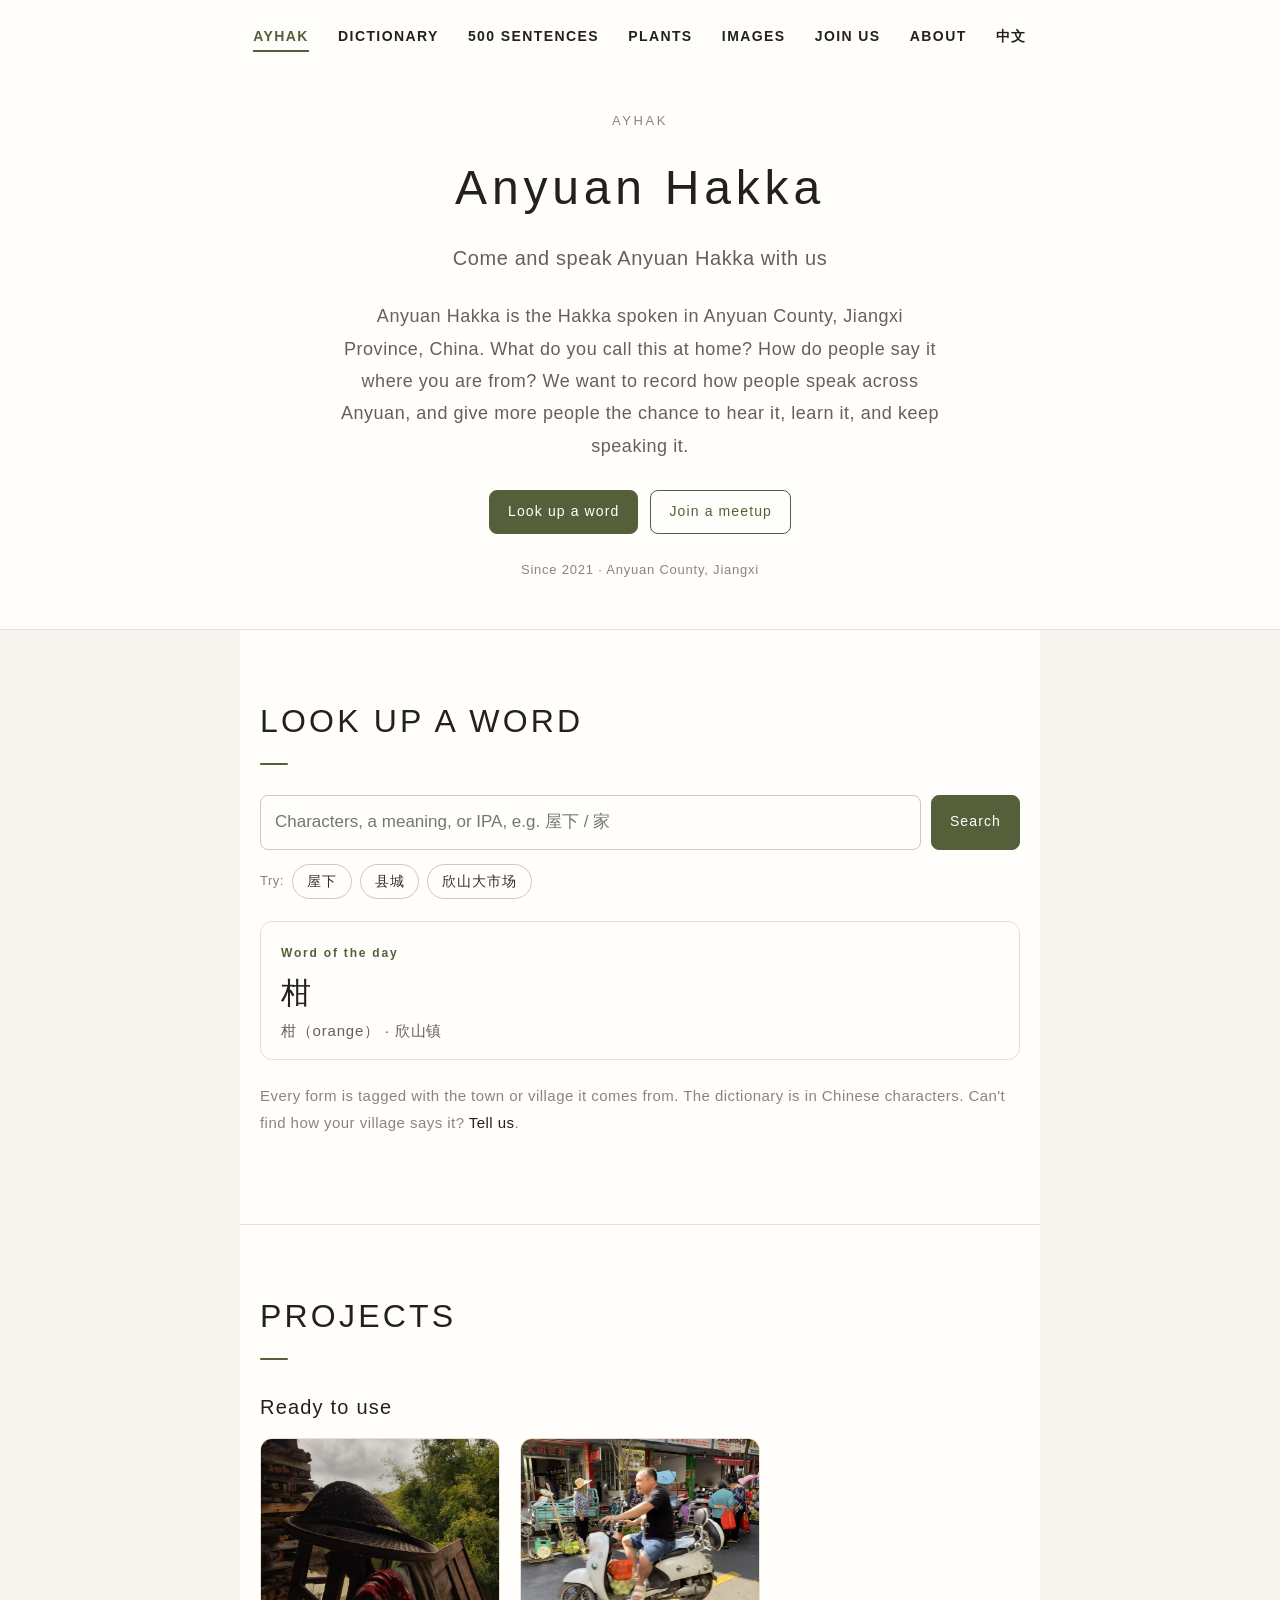
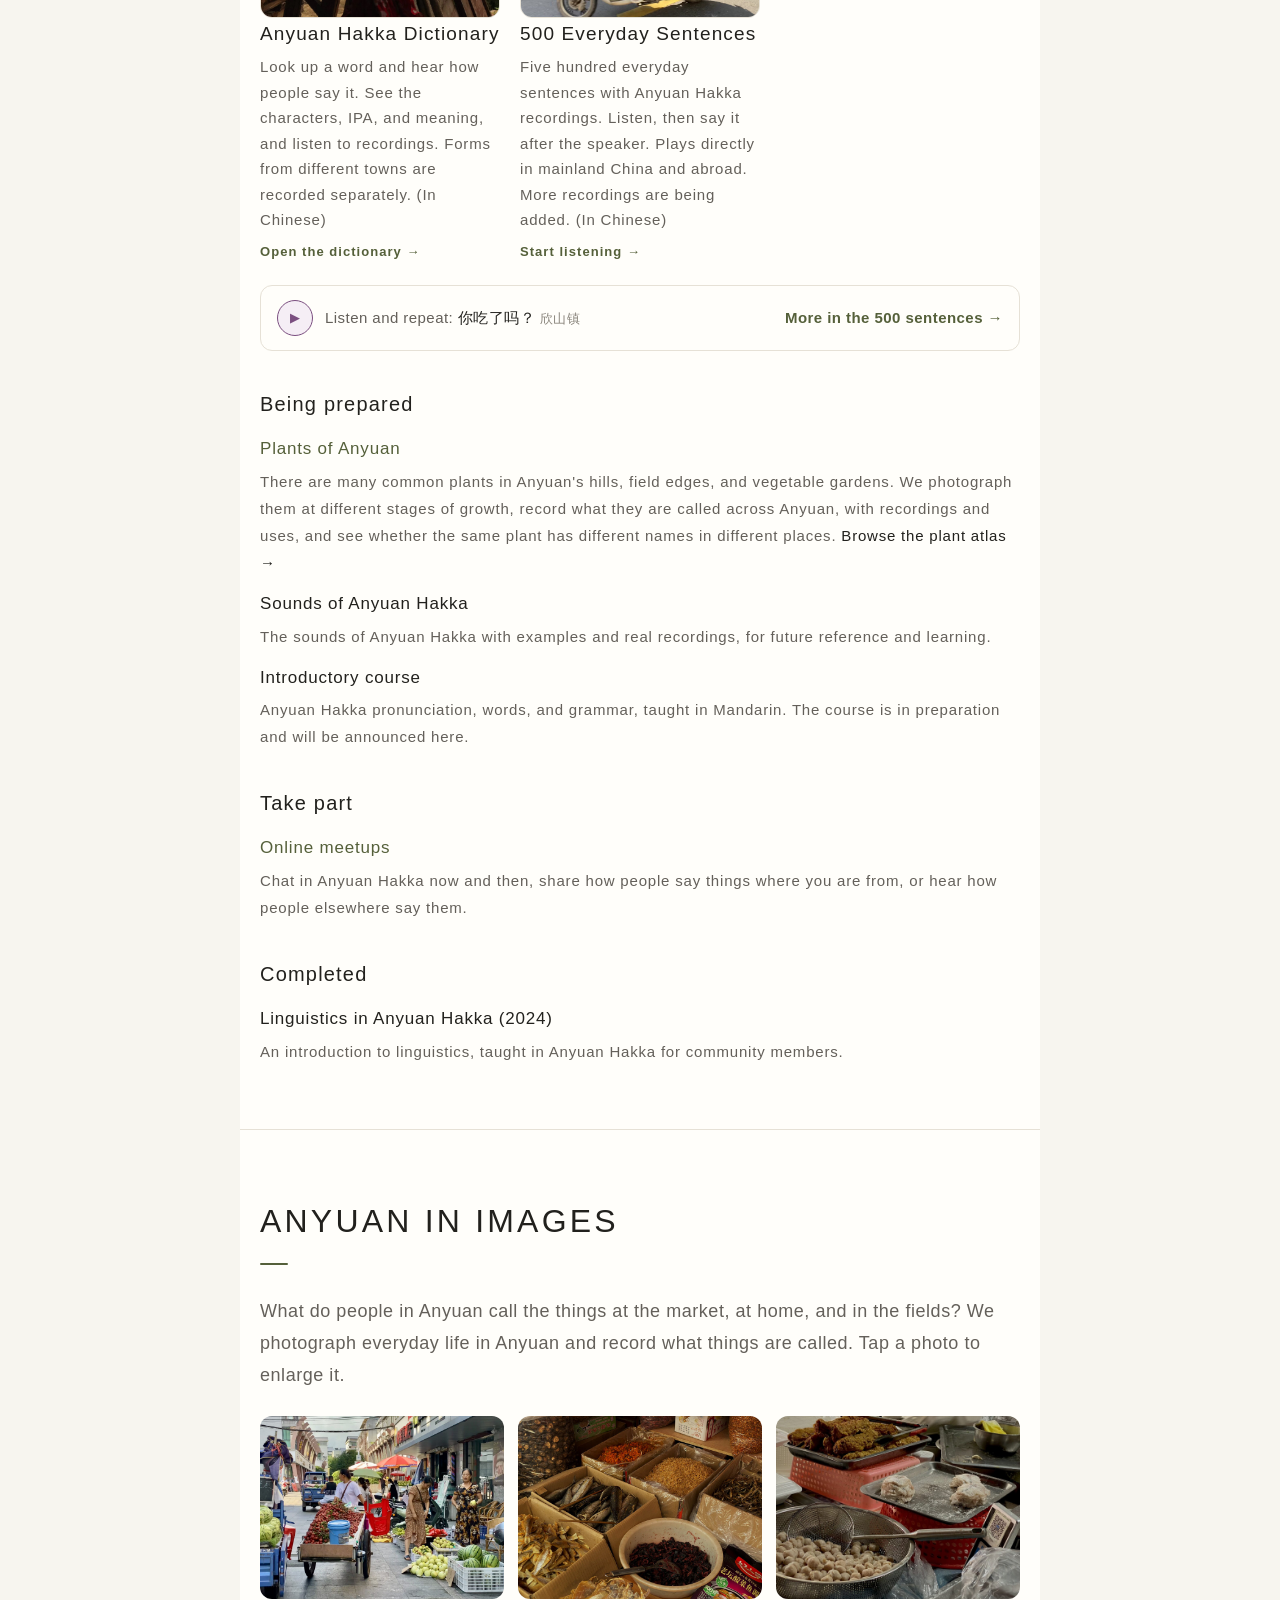
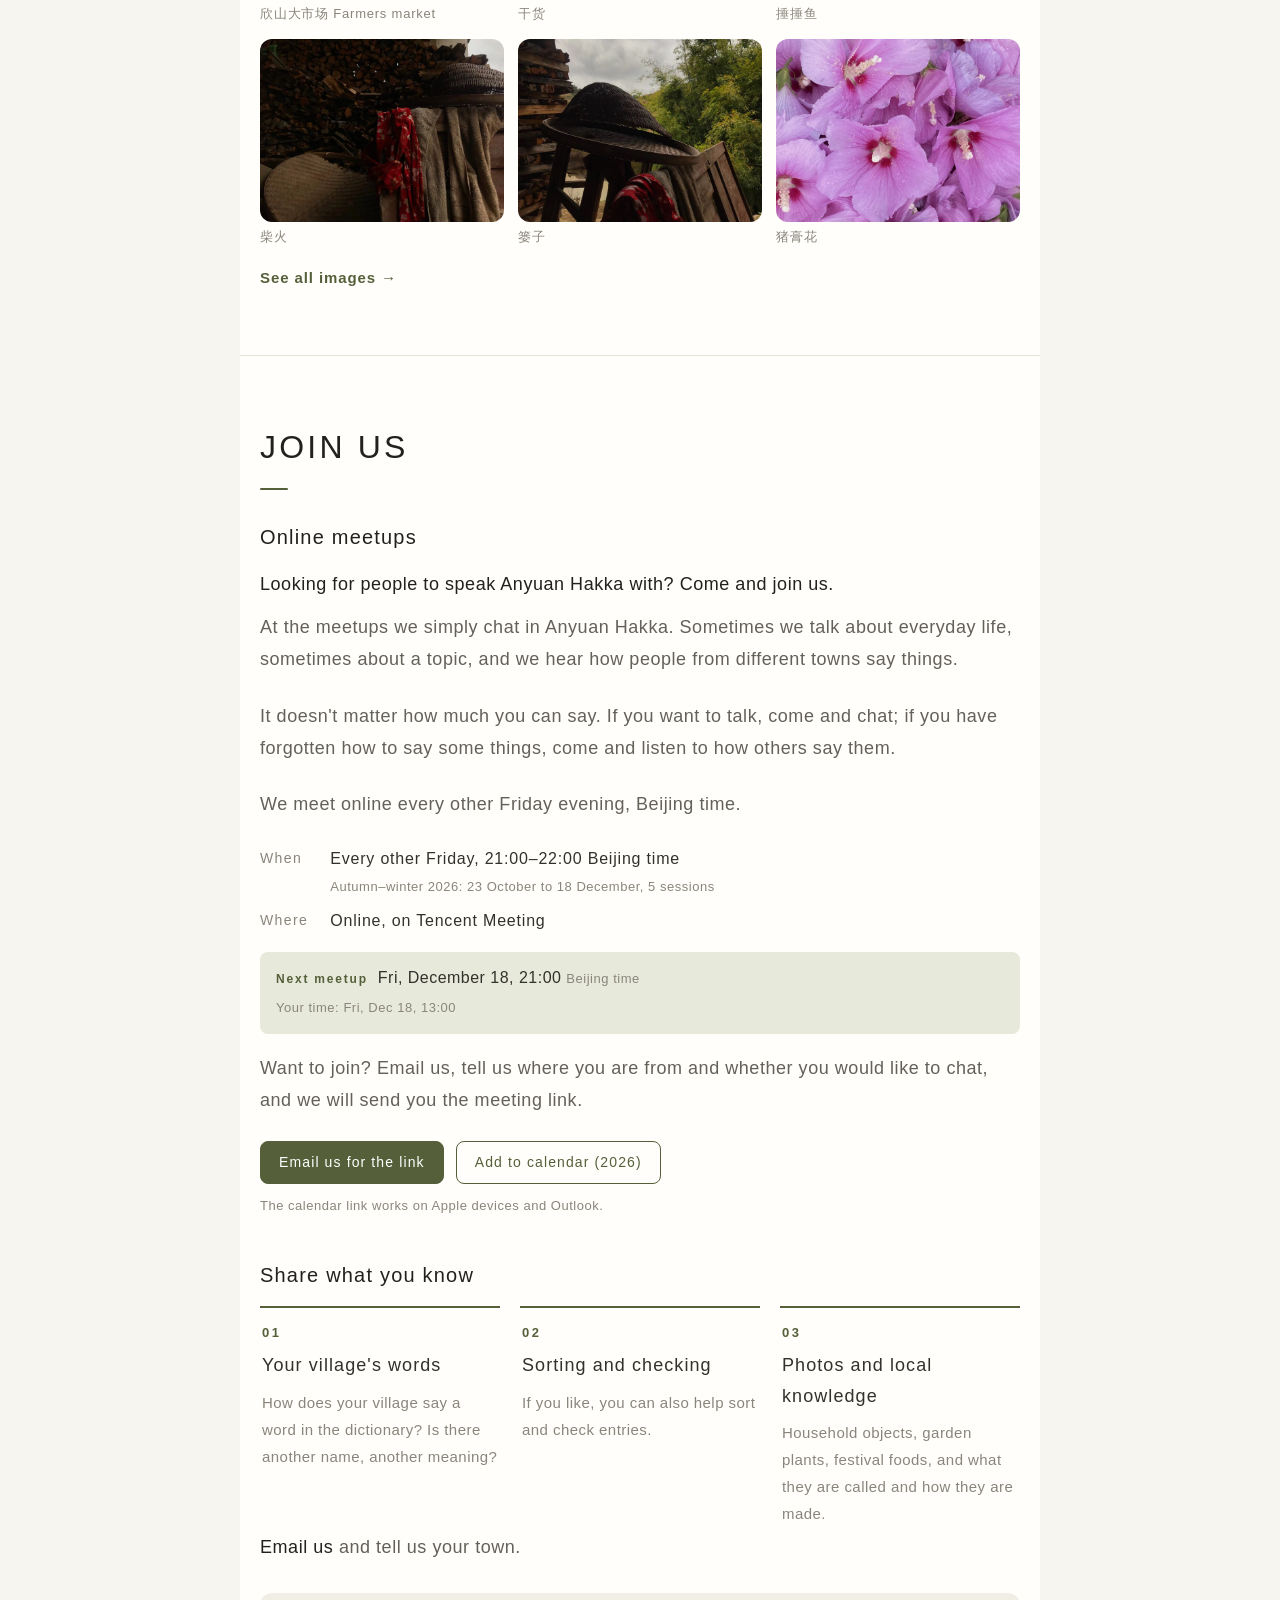
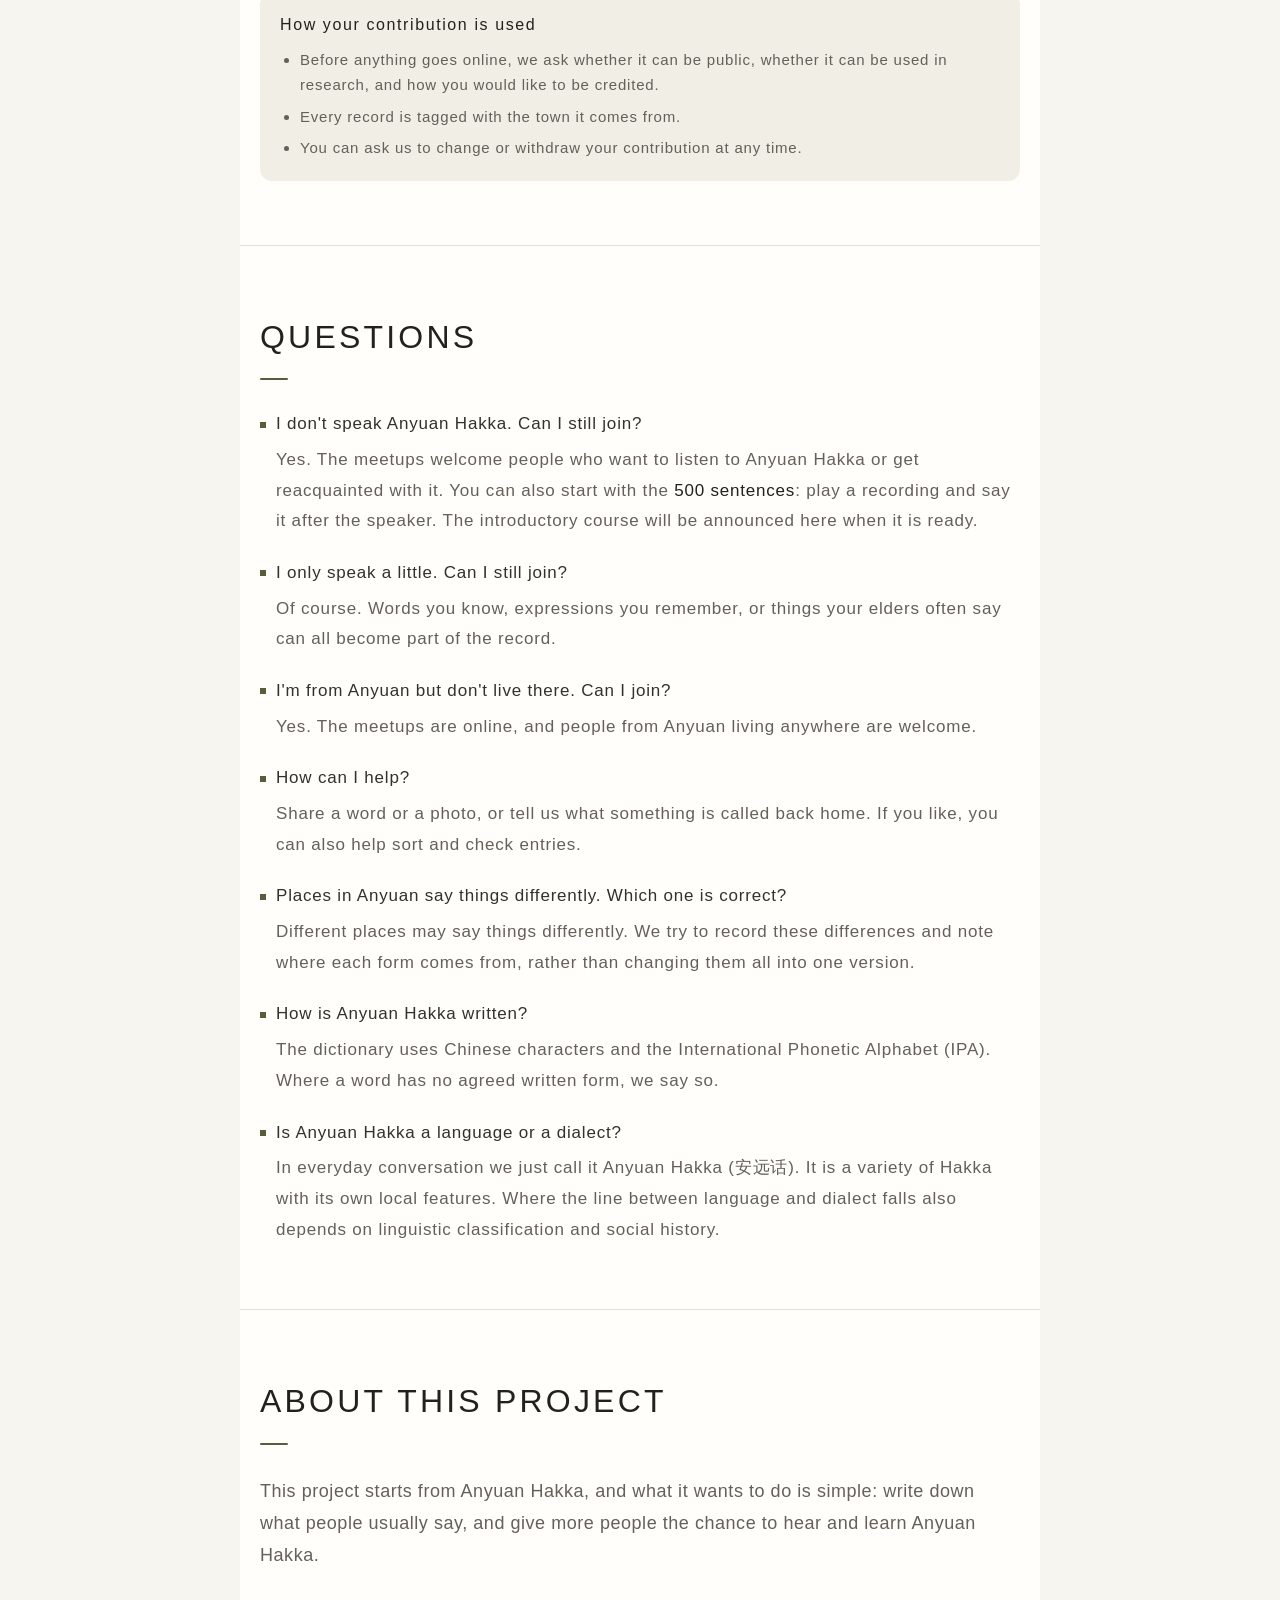
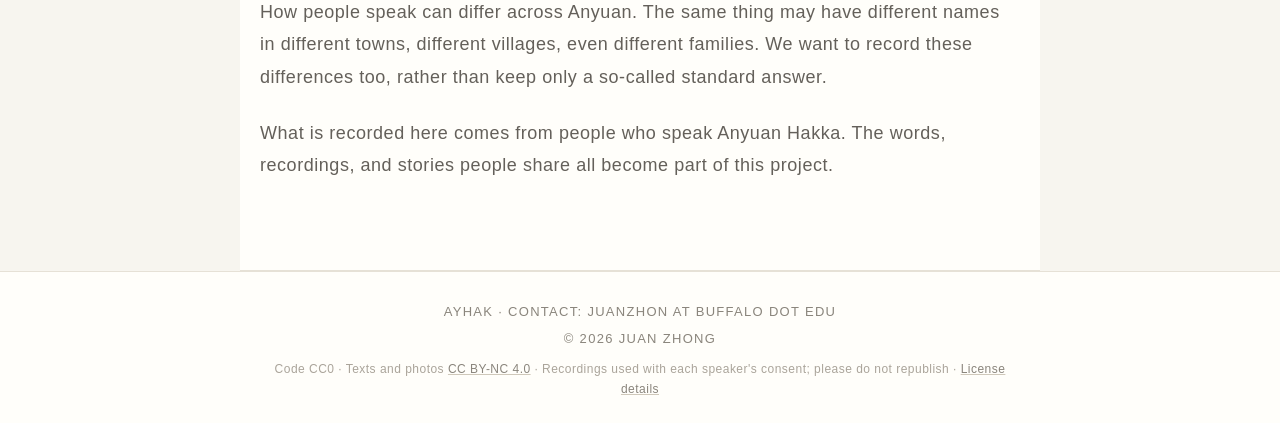
==== commit 820a2516: "Add files via upload" ====
--- a/index.html
+++ b/index.html
@@ -10,7 +10,7 @@
   <meta property="og:image" content="https://juan-zhong.github.io/ay_hak/images/gallery/%E6%AC%A3%E5%B1%B1%E5%A4%A7%E5%B8%82%E5%9C%BA03.jpg" />
   <link rel="icon" href="./favicon.svg" type="image/svg+xml" />
   <link rel="alternate" hreflang="zh-CN" href="./index-zh.html" />
-  <link rel="stylesheet" href="./style.css?v=20261022a" />
+  <link rel="stylesheet" href="./style.css?v=20261022b" />
 </head>
 
 <body>
@@ -18,9 +18,9 @@
 
   <nav class="page-nav" aria-label="Site">
     <a href="./index.html" aria-current="page">AYHAK</a>
-    <a href="./dict.html" lang="zh">Dictionary</a>
-    <a href="./sentences.html" lang="zh">500 sentences</a>
-    <a href="./plants.html?lang=en" lang="zh">Plants</a>
+    <a href="./dict.html">Dictionary</a>
+    <a href="./sentences.html">500 sentences</a>
+    <a href="./plants.html?lang=en">Plants</a>
     <a href="./gallery.html">Images</a>
     <a href="#join">Join us</a>
     <a href="#about">About</a>
@@ -43,7 +43,7 @@
     <section id="lookup" class="content-section">
       <h2>Look up a word</h2>
       <form class="searchbar" action="./dict.html" method="get" role="search">
-        <input name="q" type="search" placeholder="Characters, a meaning, or IPA, e.g. 屋下 / home" autocomplete="off" aria-label="Look up Anyuan Hakka" />
+        <input name="q" type="search" placeholder="Characters, a meaning, or IPA, e.g. 屋下 / 家" autocomplete="off" aria-label="Look up Anyuan Hakka" />
         <button class="btn primary" type="submit">Search</button>
       </form>
       <p class="small try">Try:
@@ -78,7 +78,7 @@
       <h3 class="sub">Being prepared</h3>
       <dl class="plain">
         <dt><a href="./plants.html?lang=en">Plants of Anyuan</a></dt>
-        <dd>There are many common plants in Anyuan's hills, field edges, and vegetable gardens. We photograph them at different stages of growth, record what they are called across Anyuan, with recordings and uses, and see whether the same plant has different names in different places. (In Chinese) <a href="./plants.html?lang=en">Browse the plant atlas →</a></dd>
+        <dd>There are many common plants in Anyuan's hills, field edges, and vegetable gardens. We photograph them at different stages of growth, record what they are called across Anyuan, with recordings and uses, and see whether the same plant has different names in different places. <a href="./plants.html?lang=en">Browse the plant atlas →</a></dd>
         <dt>Sounds of Anyuan Hakka</dt>
         <dd>The sounds of Anyuan Hakka with examples and real recordings, for future reference and learning.</dd>
         <dt>Introductory course</dt>
@@ -184,6 +184,6 @@
     <p class="license">Code CC0 · Texts and photos <a href="https://creativecommons.org/licenses/by-nc/4.0/">CC BY-NC 4.0</a> · Recordings used with each speaker's consent; please do not republish · <a href="https://github.com/juan-zhong/ay_hak/blob/main/CONTENT-LICENSE.md">License details</a></p>
   </footer>
 
-  <script src="./home.js?v=20261022a" defer></script>
+  <script src="./home.js?v=20261022b" defer></script>
 </body>
 </html>
--- a/style.css
+++ b/style.css
@@ -425,7 +425,7 @@
 }
 
 /* =========================================================
-   AYHAK 识别：要点用上方色线，不用四边框（和 CQC 的卡片区分）
+   AYHAK 识别：要点用上方色线，不用四边框
    ========================================================= */
 .pillars .card {
   border: 0;
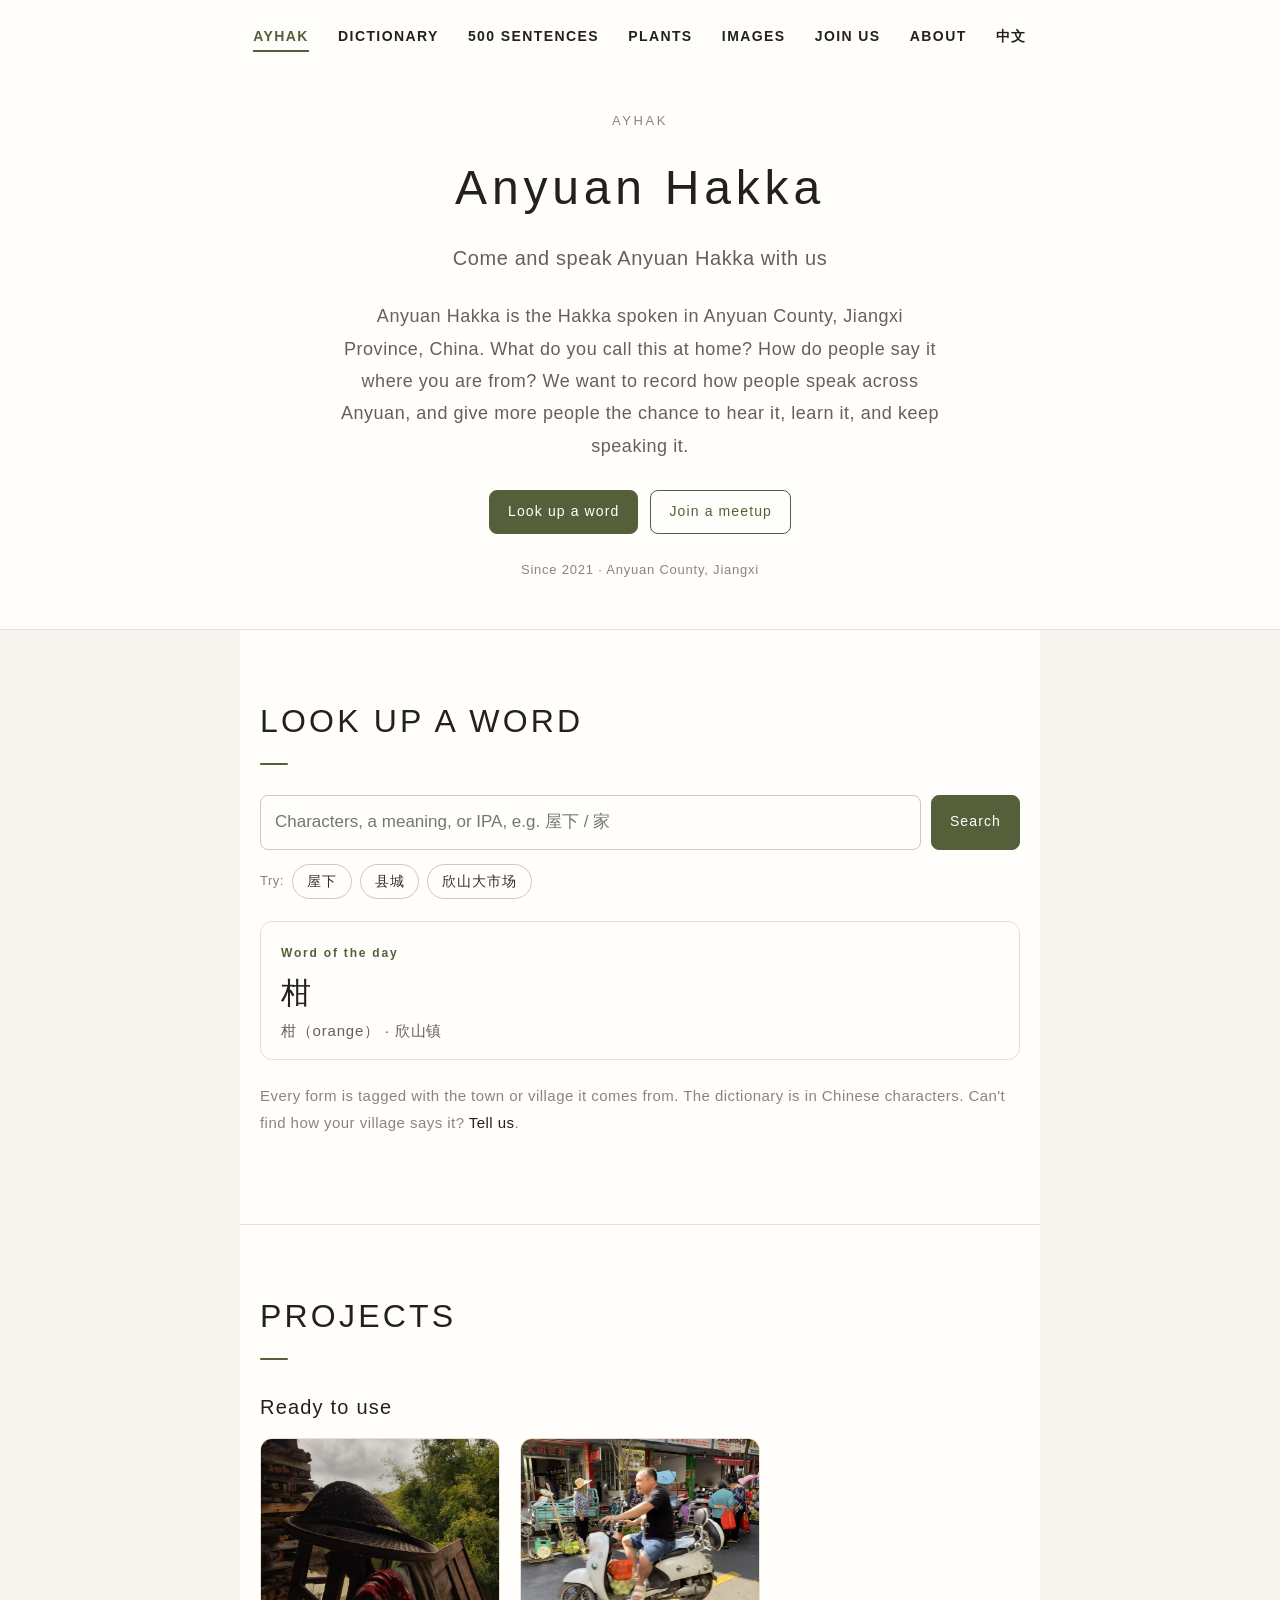
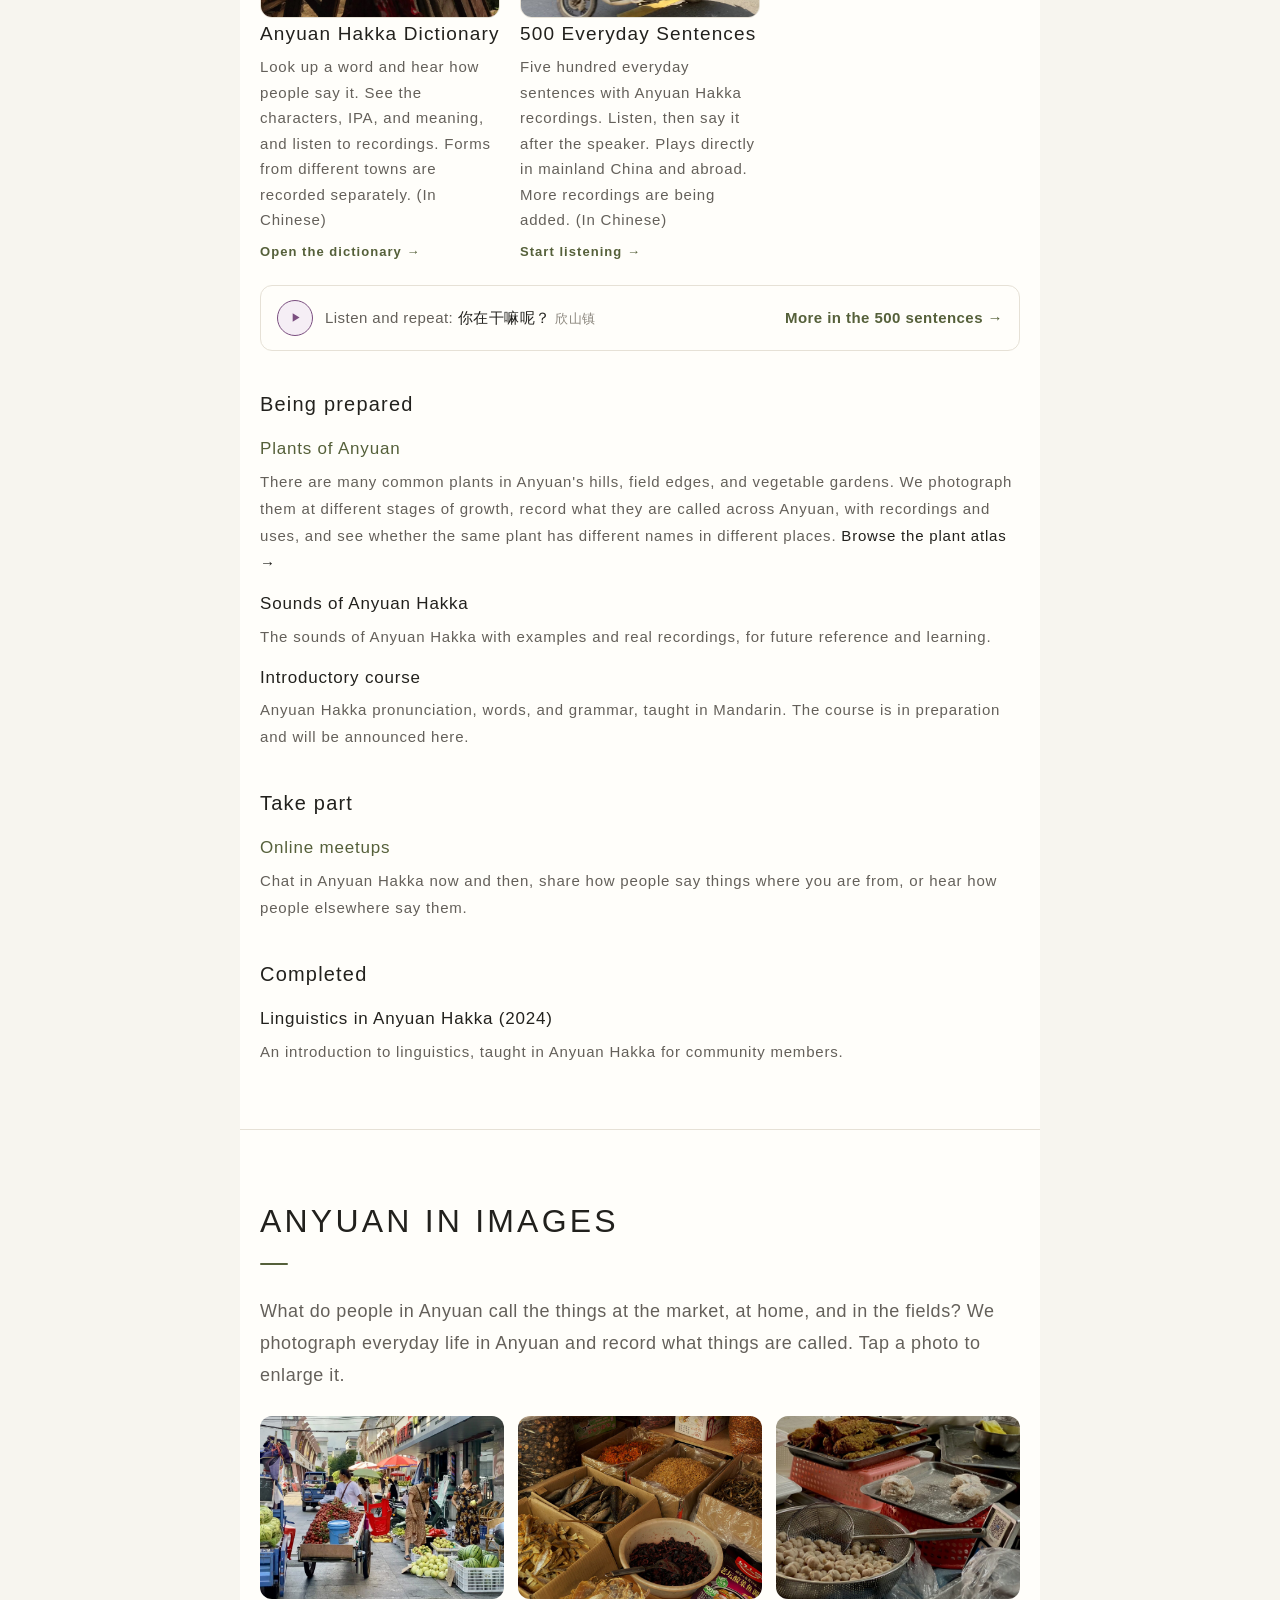
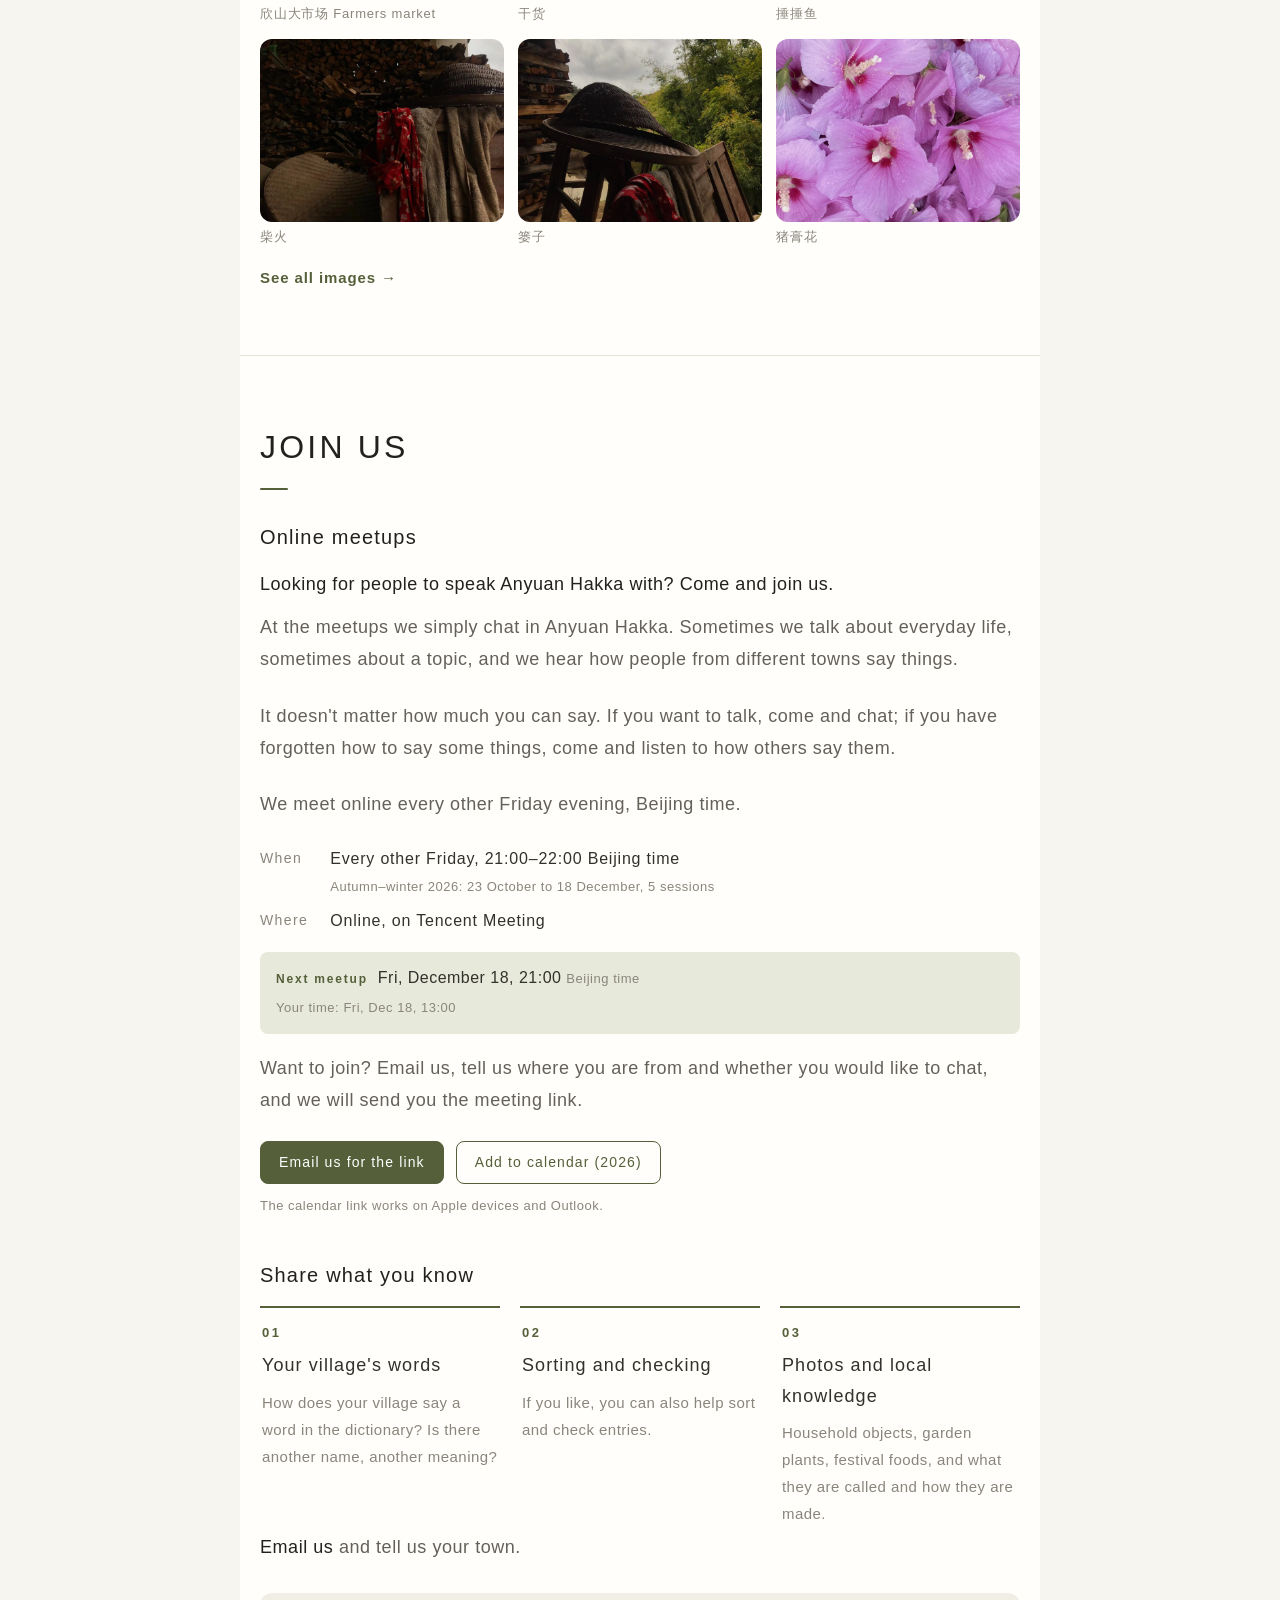
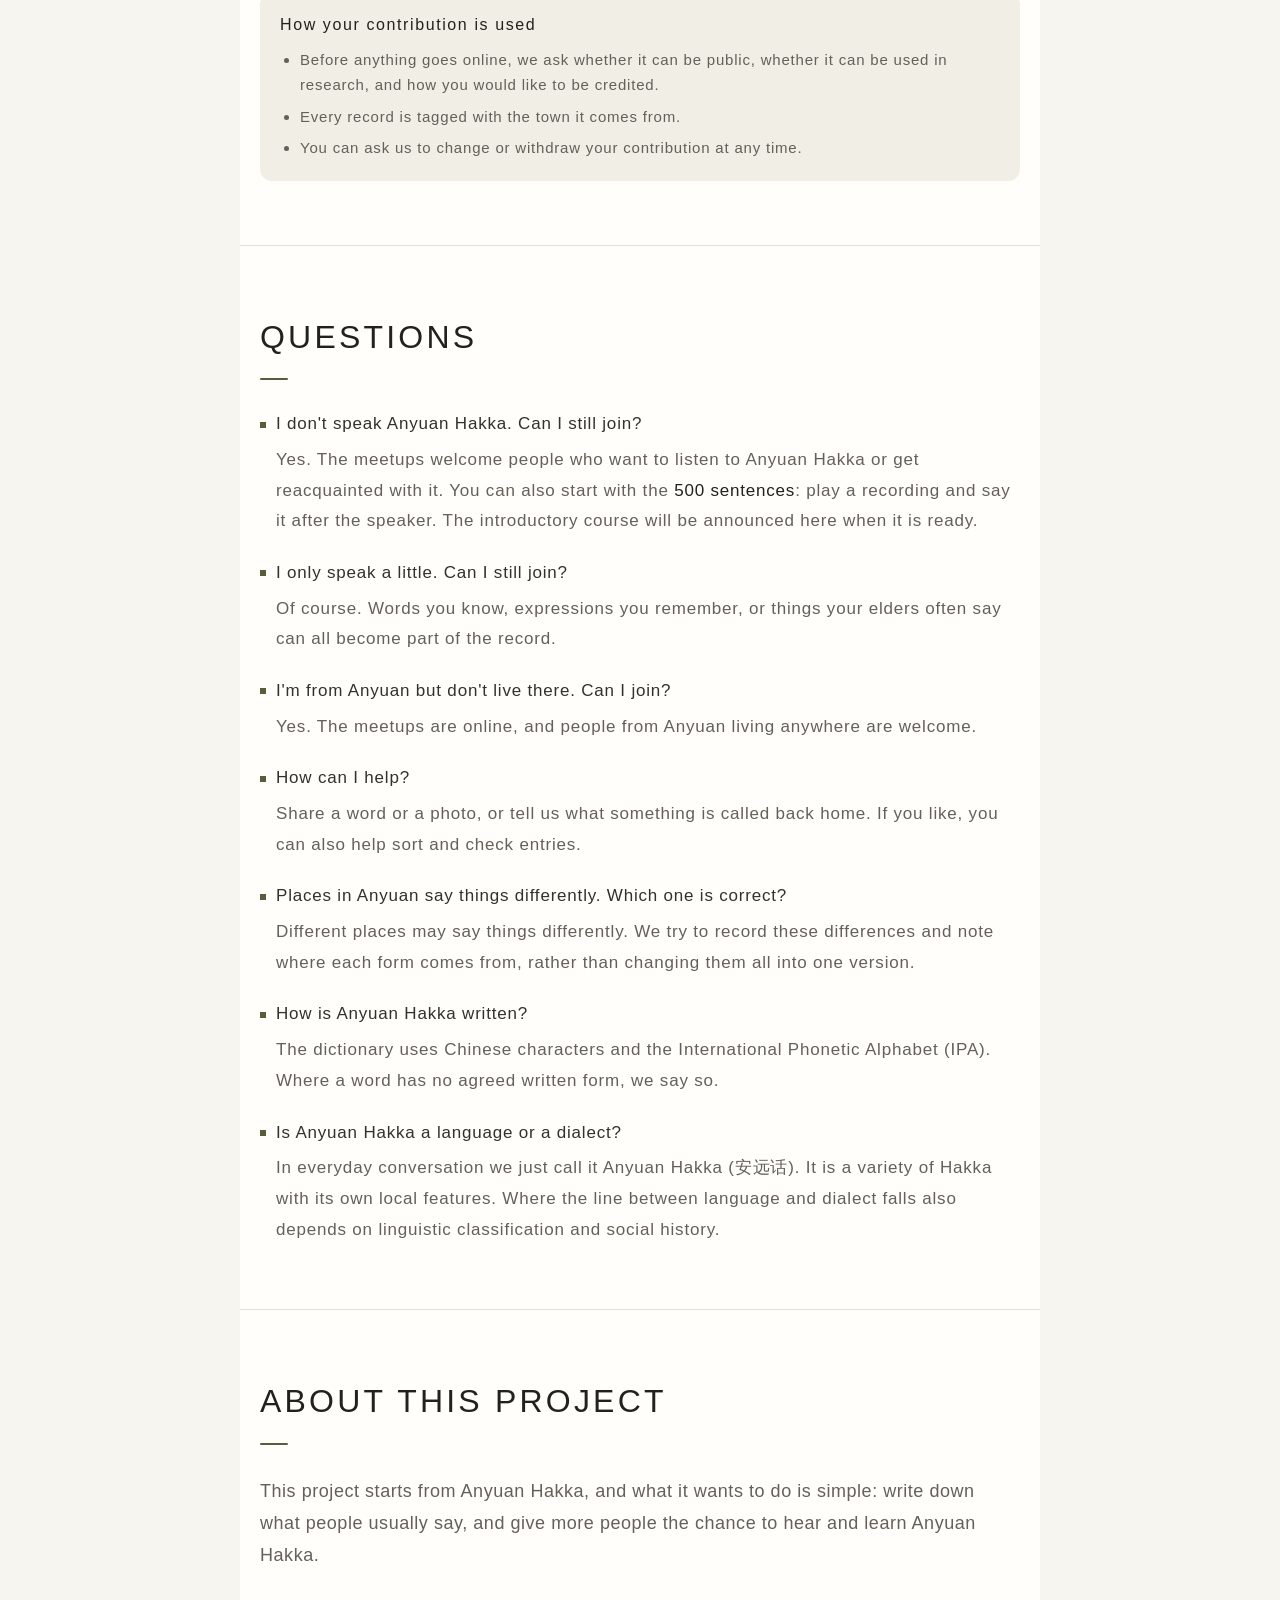
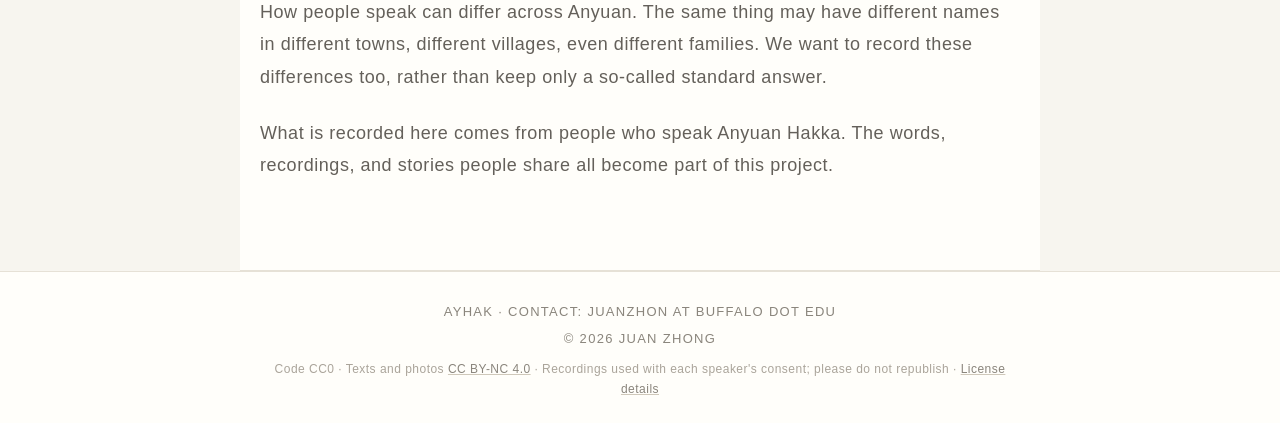
==== commit 7a60f97c: "Add files via upload" ====
--- a/index.html
+++ b/index.html
@@ -10,7 +10,7 @@
   <meta property="og:image" content="https://juan-zhong.github.io/ay_hak/images/gallery/%E6%AC%A3%E5%B1%B1%E5%A4%A7%E5%B8%82%E5%9C%BA03.jpg" />
   <link rel="icon" href="./favicon.svg" type="image/svg+xml" />
   <link rel="alternate" hreflang="zh-CN" href="./index-zh.html" />
-  <link rel="stylesheet" href="./style.css?v=20261022b" />
+  <link rel="stylesheet" href="./style.css?v=20261023a" />
 </head>
 
 <body>
@@ -184,6 +184,6 @@
     <p class="license">Code CC0 · Texts and photos <a href="https://creativecommons.org/licenses/by-nc/4.0/">CC BY-NC 4.0</a> · Recordings used with each speaker's consent; please do not republish · <a href="https://github.com/juan-zhong/ay_hak/blob/main/CONTENT-LICENSE.md">License details</a></p>
   </footer>
 
-  <script src="./home.js?v=20261022b" defer></script>
+  <script src="./home.js?v=20261023a" defer></script>
 </body>
 </html>
--- a/style.css
+++ b/style.css
@@ -648,3 +648,93 @@
 dl.plain dd { margin: 4px 0 0; color: var(--muted); font-size: 15px; line-height: 1.8; }
 .projects + dl.plain { margin-top: 10px; }
 p.lead { font-size: 18px; color: var(--ink); margin-bottom: 10px; }
+
+/* =========================================================
+   播放图标：用 SVG 画，不用 ▶ 字符（苹果设备会把 ▶ 显示成彩色 emoji）
+   ========================================================= */
+.ico { display: inline-block; width: 1em; height: 1em; vertical-align: -0.12em; fill: currentColor; }
+.ico-play {
+  display: inline-flex; align-items: center; justify-content: center;
+  width: 22px; height: 22px; border-radius: 50%;
+  border: 1px solid var(--plum); background: var(--plum-soft); color: var(--plum);
+  font-size: 10px; vertical-align: middle; position: relative; top: -2px; margin: 0 3px; line-height: 1;
+}
+.ico-play .ico { margin-left: 1px; }
+.play { display: inline-flex; align-items: center; justify-content: center; padding: 0; }
+.play .ico { margin-left: 1px; }
+
+/* =========================================================
+   五百句：列表
+   ========================================================= */
+.cat-chips { margin-bottom: 14px; }
+.sentence-list { margin-top: 6px; }
+.cat-title { font-size: 15px; font-weight: 500; color: var(--accent); letter-spacing: 0.12em; margin: 26px 0 4px; }
+.sentence { border-bottom: 1px solid var(--line); padding: 14px 0; scroll-margin-top: 20px; }
+.sentence:last-child { border-bottom: 0; }
+.s-head { display: flex; align-items: flex-start; gap: 14px; }
+.s-no { flex: none; width: 34px; padding-top: 3px; font-size: 13px; color: var(--faintest); font-variant-numeric: tabular-nums; letter-spacing: 0.04em; }
+.s-text { flex: 1; min-width: 0; }
+.s-zh { font-size: 18px; color: var(--ink); letter-spacing: 0.06em; line-height: 1.6; }
+.s-ay { font-size: 15px; color: var(--muted); margin-top: 2px; }
+.s-head .btn { flex: none; }
+.s-wait { flex: none; padding-top: 4px; color: var(--faintest); }
+.s-recs { display: flex; flex-wrap: wrap; align-items: center; gap: 8px 10px; margin: 10px 0 0 48px; }
+.rec-chip {
+  display: inline-flex; align-items: center; gap: 8px;
+  padding: 4px 14px 4px 4px; border-radius: var(--r-pill);
+  border: 1px solid var(--line-strong); background: var(--paper); color: var(--text);
+  font: inherit; font-size: 14px; letter-spacing: 0.06em; cursor: pointer;
+  transition: border-color .15s, background .15s;
+}
+.rec-chip .play-ico {
+  display: inline-flex; align-items: center; justify-content: center; flex: none;
+  width: 28px; height: 28px; border-radius: 50%;
+  background: var(--plum-soft); color: var(--plum); font-size: 11px;
+  transition: background .15s, color .15s;
+}
+.rec-chip .play-ico .ico { margin-left: 1px; }
+.rec-chip:hover { border-color: var(--plum); }
+.rec-chip:hover .play-ico, .rec-chip.playing .play-ico { background: var(--plum); color: #fff; }
+.rec-chip.playing { border-color: var(--plum); background: var(--plum-soft); }
+.rec-chip.loading { opacity: 0.6; cursor: progress; }
+.rec-chip:focus-visible { outline: 2px solid var(--plum); outline-offset: 2px; }
+.rec-hz { color: var(--muted); }
+.sentence .mine { margin: 8px 0 0 48px; color: var(--plum); }
+@media (max-width: 600px) {
+  .s-head { gap: 10px; }
+  .s-no { width: 26px; }
+  .s-zh { font-size: 17px; }
+  .s-recs, .sentence .mine { margin-left: 36px; }
+}
+
+/* =========================================================
+   五百句：录音面板（管理模式）
+   ========================================================= */
+.sheet { position: fixed; inset: 0; z-index: 60; display: flex; align-items: flex-end; justify-content: center; padding: 16px; background: rgba(28, 27, 23, 0.5); }
+.sheet[hidden] { display: none; }
+body.sheet-open { overflow: hidden; }
+@media (min-width: 640px) { .sheet { align-items: center; } }
+.sheet-card { position: relative; width: min(520px, 100%); max-height: calc(100vh - 32px); overflow-y: auto; background: var(--paper); border-radius: var(--r-lg); padding: 24px 22px 20px; box-shadow: 0 20px 50px -20px rgba(28, 27, 23, 0.45); }
+.sheet-close { position: absolute; top: 10px; right: 12px; width: 32px; height: 32px; border: 0; background: none; font-size: 22px; line-height: 1; color: var(--faint); cursor: pointer; border-radius: 50%; }
+.sheet-close:hover { background: var(--hover); color: var(--ink); }
+.sheet-zh { font-size: 21px; font-weight: 400; color: var(--ink); letter-spacing: 0.08em; margin: 2px 36px 16px 0; }
+.rec-area { display: flex; align-items: center; gap: 12px; margin-bottom: 12px; }
+.rec-btn { display: inline-flex; align-items: center; gap: 10px; padding: 10px 18px; border-radius: var(--r-pill); border: 1px solid var(--line-strong); background: var(--paper); font: inherit; font-size: 15px; letter-spacing: 0.06em; color: var(--ink); cursor: pointer; }
+.rec-btn .dot { width: 12px; height: 12px; border-radius: 50%; background: var(--danger); flex: none; }
+.rec-btn:hover { border-color: var(--danger); }
+.rec-btn.on { border-color: var(--danger); background: #fbeeee; }
+.rec-btn.on .dot { animation: rec-pulse 1s ease-in-out infinite; }
+@keyframes rec-pulse { 50% { opacity: 0.3; } }
+#recPreview { width: 100%; margin: 4px 0 10px; }
+.file-pick { color: var(--accent); cursor: pointer; text-decoration: underline; text-underline-offset: 3px; }
+.file-pick input { position: absolute; width: 1px; height: 1px; opacity: 0; pointer-events: none; }
+.rec-form { display: grid; gap: 12px; margin-top: 16px; }
+.rec-form label { display: block; font-size: 14px; color: var(--muted); }
+.rec-form input[type="text"], .rec-form input:not([type]) { display: block; width: 100%; margin-top: 4px; font: inherit; font-size: 15px; padding: 8px 10px; border: 1px solid var(--line-strong); border-radius: var(--r-sm); background: #fff; color: var(--ink); }
+.rec-form input:focus { outline: 2px solid var(--accent-soft); border-color: var(--accent); }
+.rec-form label.check { display: flex; align-items: flex-start; gap: 8px; color: var(--text); }
+.rec-form label.check input { margin-top: 5px; accent-color: var(--accent); }
+.rec-form .req { color: var(--danger); }
+.rec-form .btn { justify-self: start; }
+/* 防机器人的隐藏栏位：人看不到，就不会误填（误填的录音会被后台丢掉） */
+.rec-form .hp { position: absolute; left: -9999px; width: 1px; height: 1px; opacity: 0; }
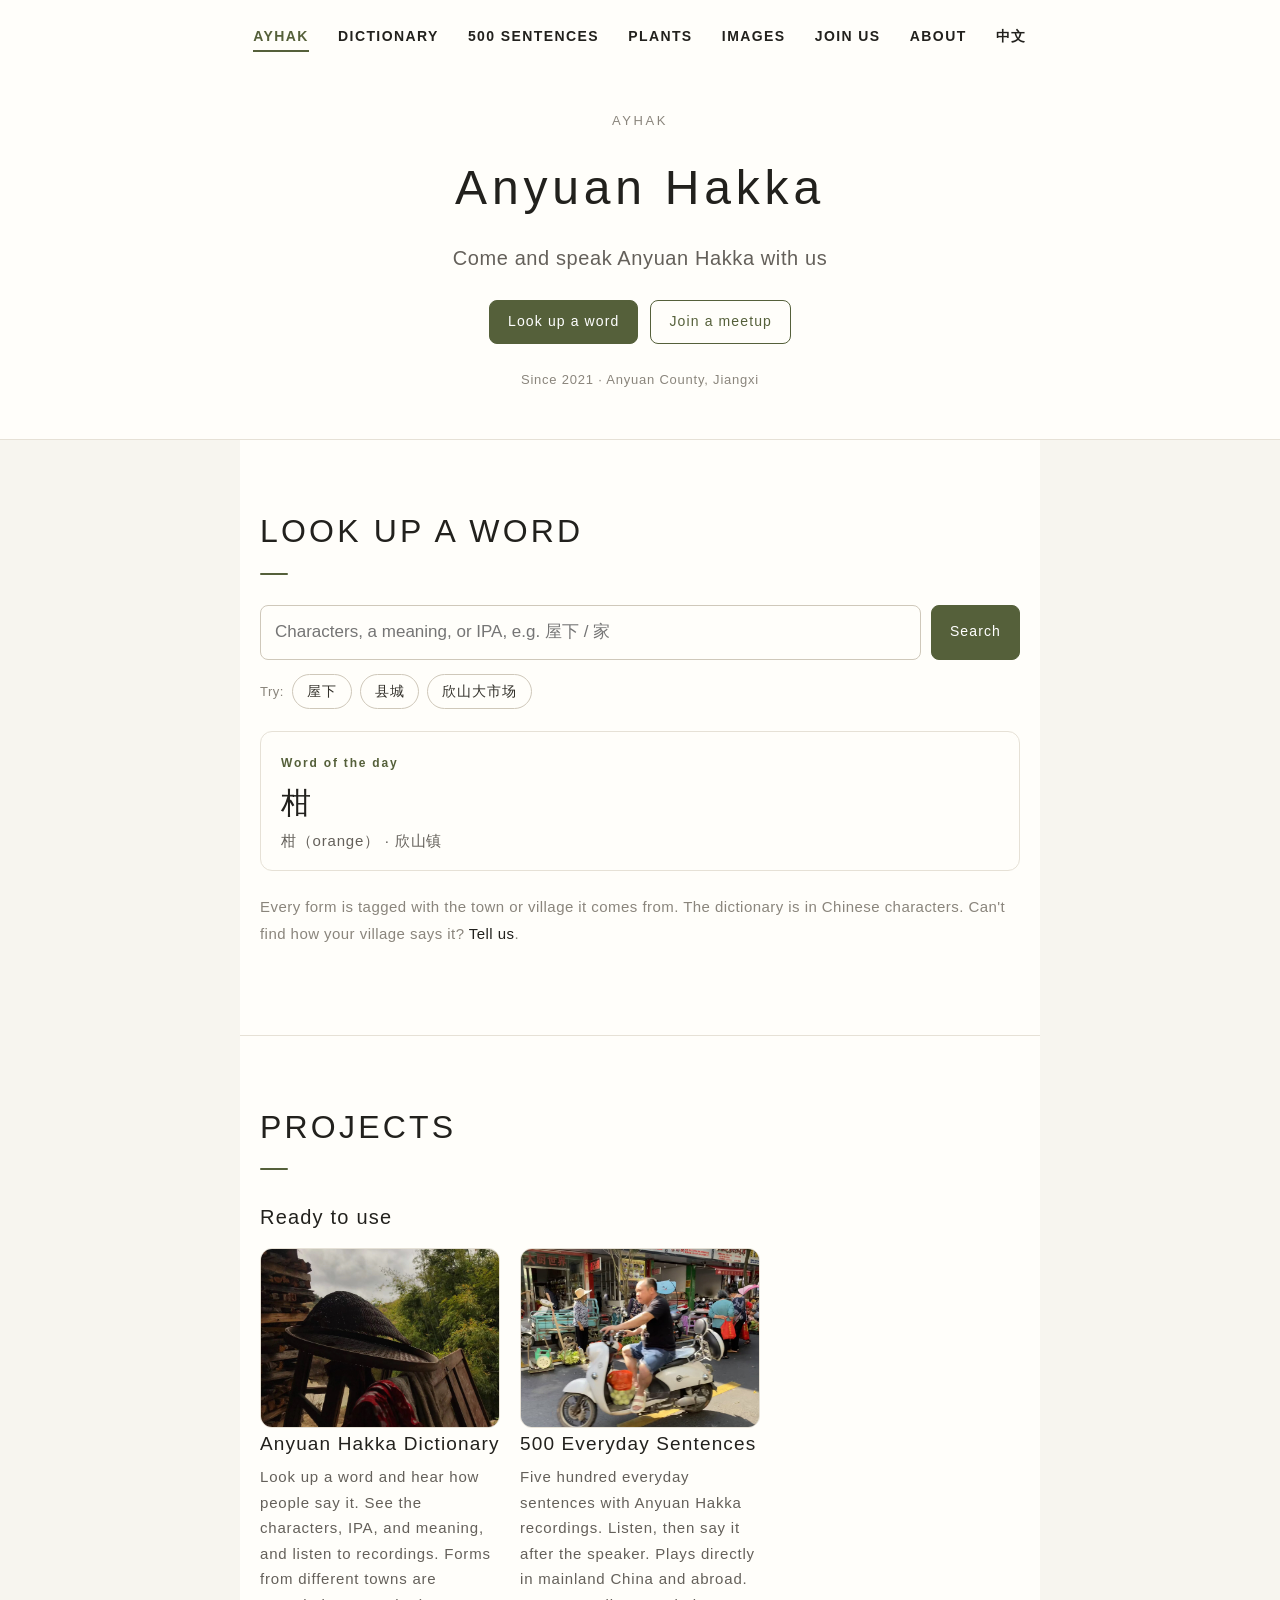
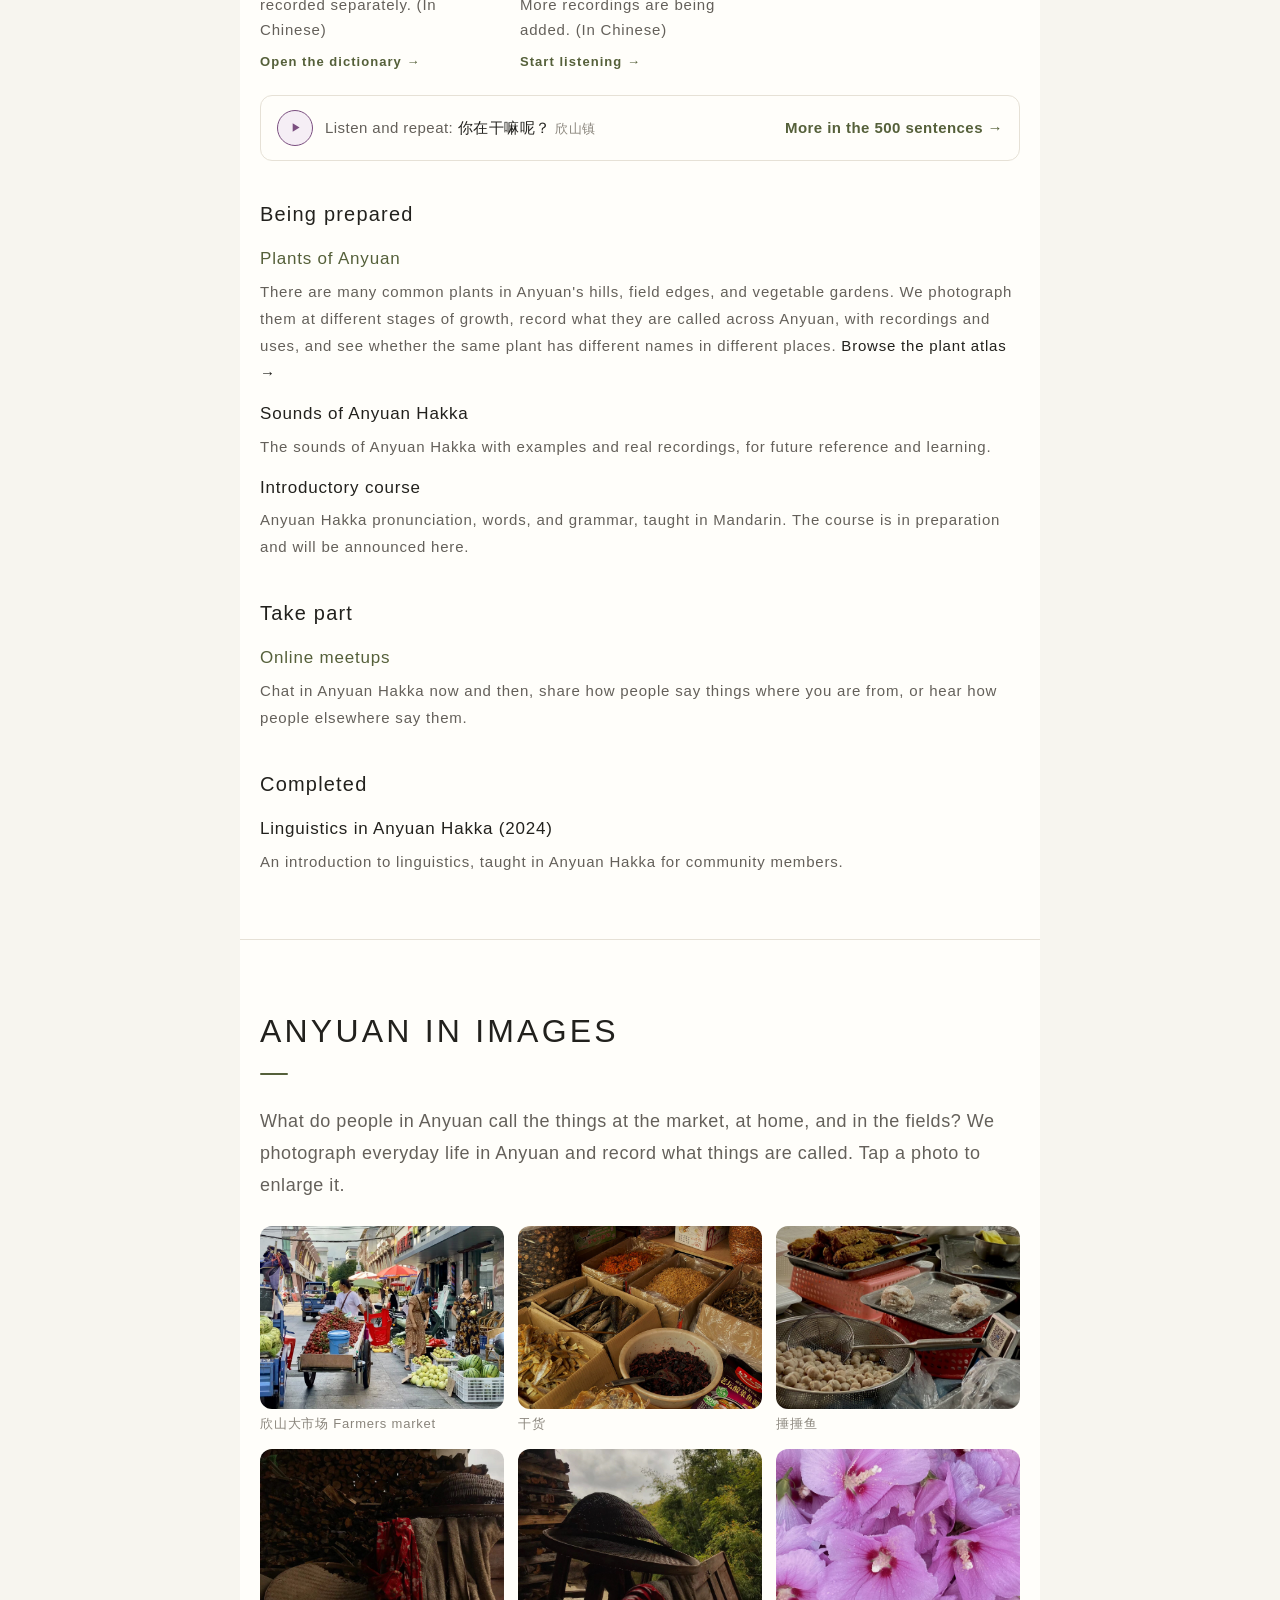
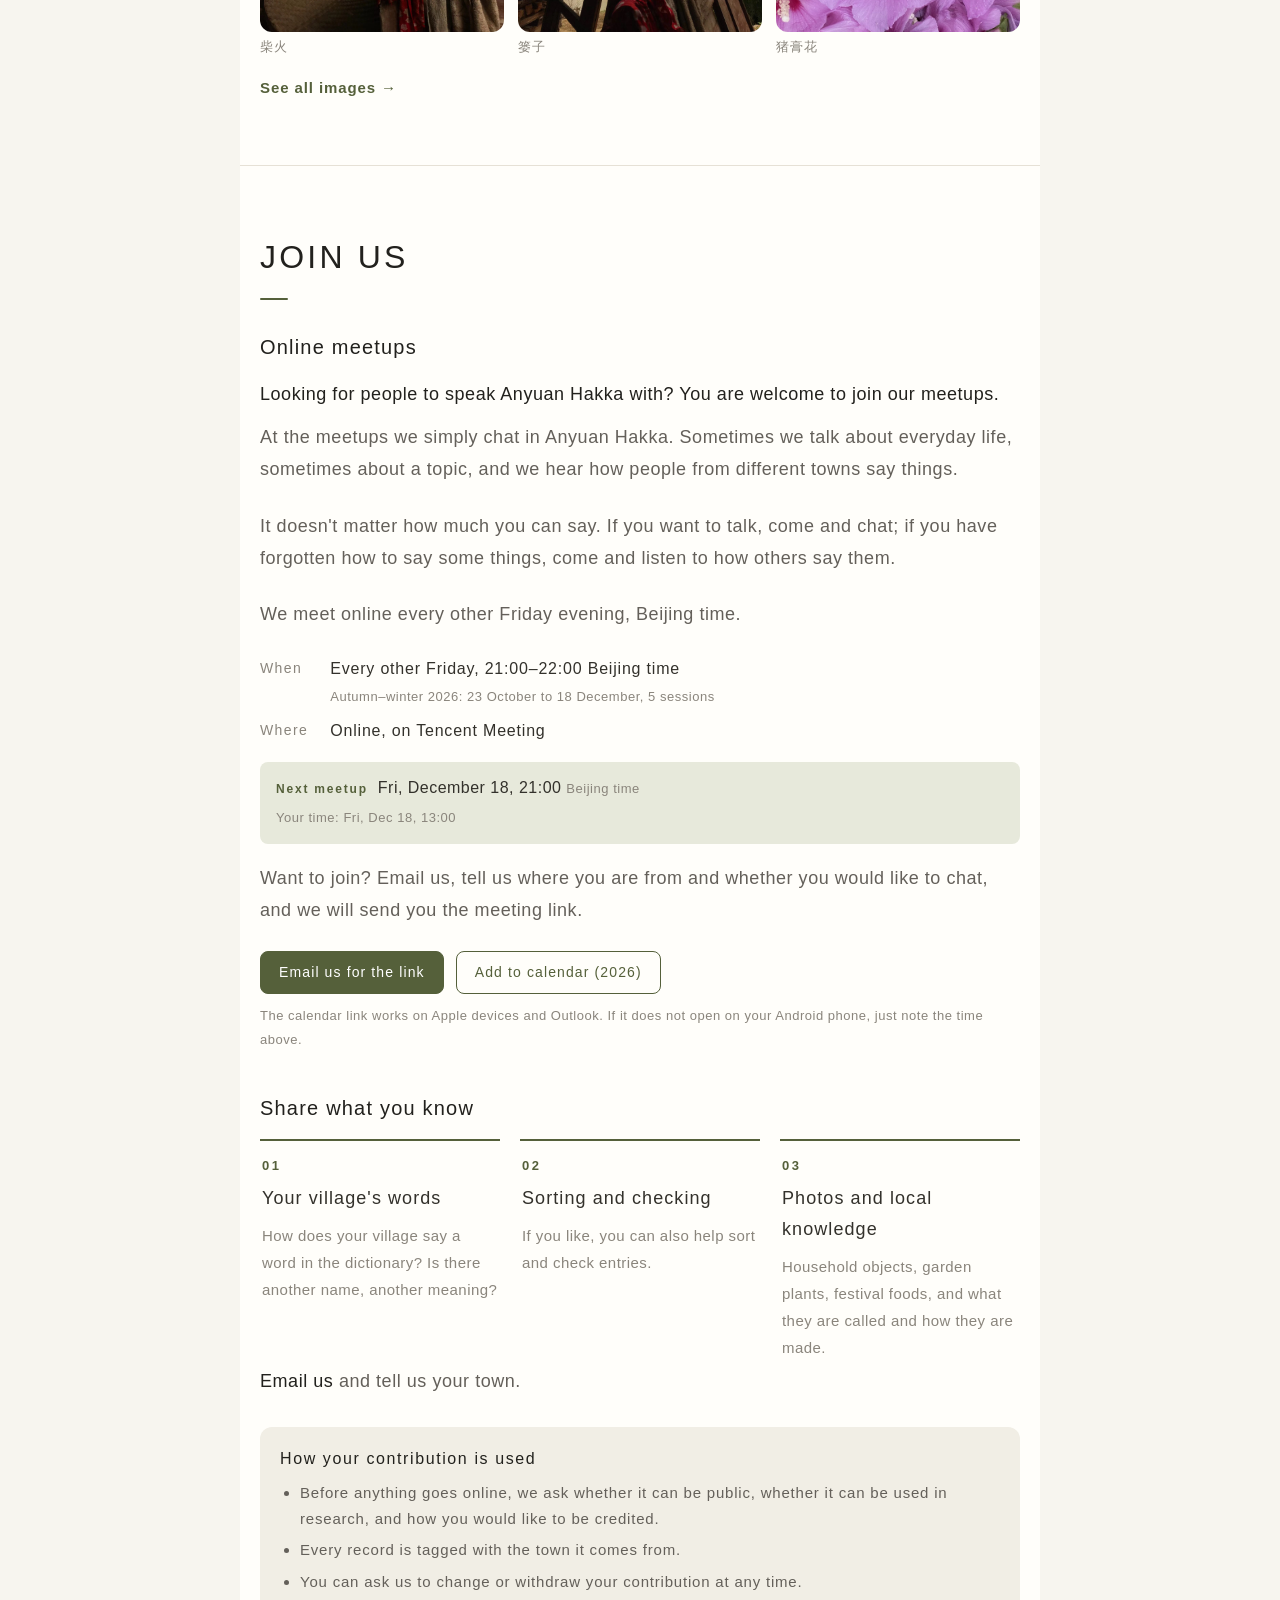
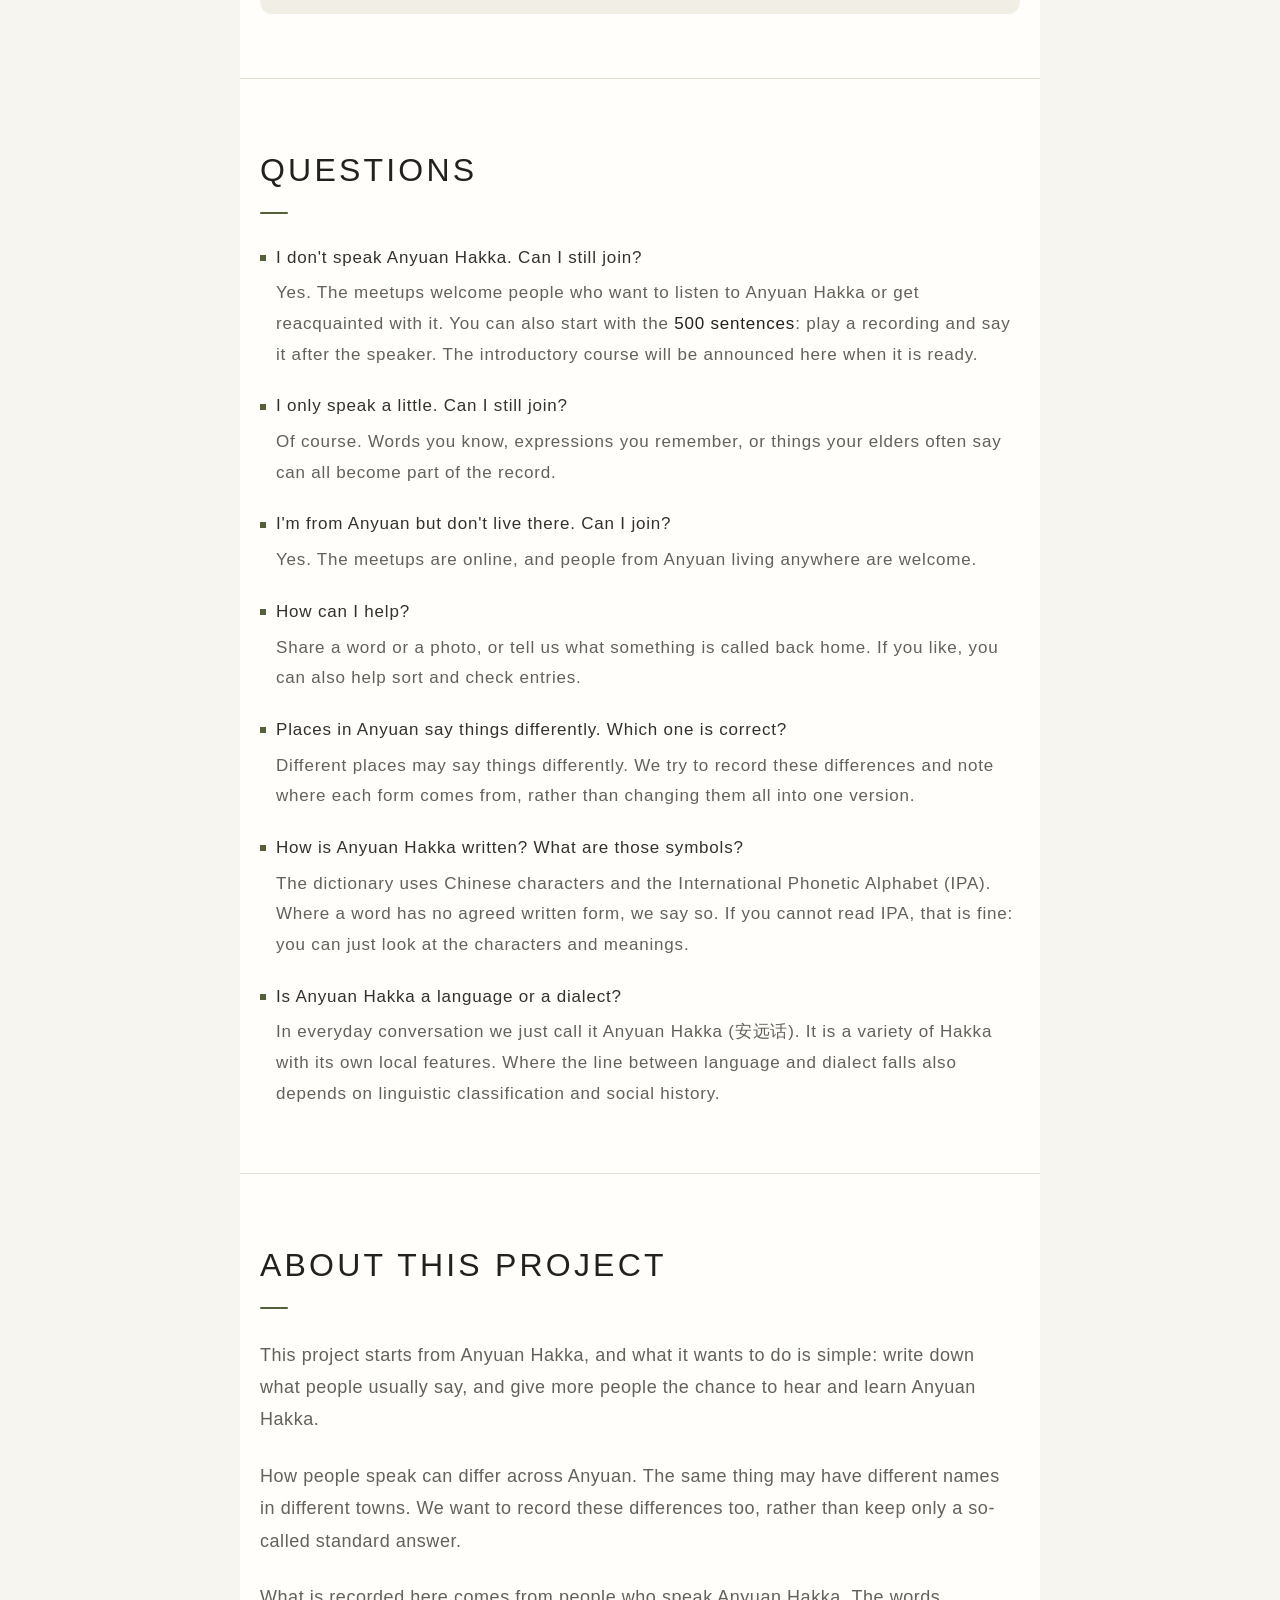
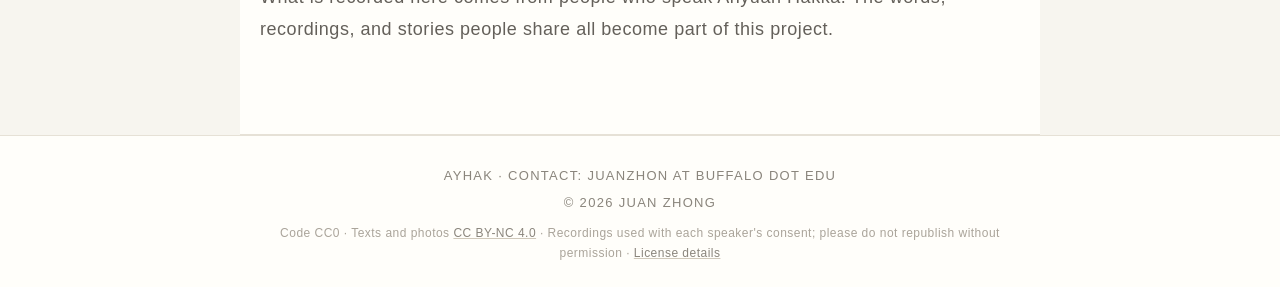
==== commit a911059c: "Add files via upload" ====
--- a/index.html
+++ b/index.html
@@ -4,7 +4,7 @@
   <meta charset="utf-8" />
   <meta name="viewport" content="width=device-width,initial-scale=1,viewport-fit=cover" />
   <title>AYHAK · Anyuan Hakka</title>
-  <meta name="description" content="AYHAK is a place to record Anyuan Hakka: look up words, listen to 500 everyday sentences and repeat after them, and join our online meetups." />
+  <meta name="description" content="AYHAK · Come and speak Anyuan Hakka: a community language documentation project started by people from Anyuan. Learn Anyuan Hakka, speak it, and record the words and local knowledge of each township together." />
   <meta property="og:title" content="AYHAK · Anyuan Hakka" />
   <meta property="og:description" content="Come and speak Anyuan Hakka with us." />
   <meta property="og:image" content="https://juan-zhong.github.io/ay_hak/images/gallery/%E6%AC%A3%E5%B1%B1%E5%A4%A7%E5%B8%82%E5%9C%BA03.jpg" />
@@ -31,7 +31,6 @@
     <p class="kicker">AYHAK</p>
     <h1>Anyuan Hakka</h1>
     <p class="subtitle">Come and speak Anyuan Hakka with us</p>
-    <p class="intro">Anyuan Hakka is the Hakka spoken in Anyuan County, Jiangxi Province, China. What do you call this at home? How do people say it where you are from? We want to record how people speak across Anyuan, and give more people the chance to hear it, learn it, and keep speaking it.</p>
     <div class="buttons">
       <a class="btn primary" href="#lookup">Look up a word</a>
       <a class="btn" href="#join">Join a meetup</a>
@@ -116,7 +115,7 @@
       <h2>Join us</h2>
 
       <h3 class="sub">Online meetups</h3>
-      <p class="lead">Looking for people to speak Anyuan Hakka with? Come and join us.</p>
+      <p class="lead">Looking for people to speak Anyuan Hakka with? You are welcome to join our meetups.</p>
       <p>At the meetups we simply chat in Anyuan Hakka. Sometimes we talk about everyday life, sometimes about a topic, and we hear how people from different towns say things.</p>
       <p>It doesn't matter how much you can say. If you want to talk, come and chat; if you have forgotten how to say some things, come and listen to how others say them.</p>
       <p>We meet online every other Friday evening, Beijing time.</p>
@@ -130,7 +129,7 @@
         <a class="btn primary" href="mailto:juanzhon@buffalo.edu?subject=Anyuan%20Hakka%20meetup">Email us for the link</a>
         <a class="btn" href="webcal://p54-caldav.icloud.com/published/2/MTEzODIwMDE0NDExMzgyMMFgVCDCDaKoMtNCKBn1EhfA-79njfZBbu5WWxrAYHy4s1xKDF6rgkBgKywDp8NgCctA90rvas5HTKUIKwTFqRs">Add to calendar (2026)</a>
       </div>
-      <p class="small">The calendar link works on Apple devices and Outlook.</p>
+      <p class="small">The calendar link works on Apple devices and Outlook. If it does not open on your Android phone, just note the time above.</p>
 
       <h3 class="sub" id="contribute">Share what you know</h3>
       <div class="pillars three">
@@ -163,8 +162,8 @@
         <dd>Share a word or a photo, or tell us what something is called back home. If you like, you can also help sort and check entries.</dd>
         <dt>Places in Anyuan say things differently. Which one is correct?</dt>
         <dd>Different places may say things differently. We try to record these differences and note where each form comes from, rather than changing them all into one version.</dd>
-        <dt>How is Anyuan Hakka written?</dt>
-        <dd>The dictionary uses Chinese characters and the International Phonetic Alphabet (IPA). Where a word has no agreed written form, we say so.</dd>
+        <dt>How is Anyuan Hakka written? What are those symbols?</dt>
+        <dd>The dictionary uses Chinese characters and the International Phonetic Alphabet (IPA). Where a word has no agreed written form, we say so. If you cannot read IPA, that is fine: you can just look at the characters and meanings.</dd>
         <dt>Is Anyuan Hakka a language or a dialect?</dt>
         <dd>In everyday conversation we just call it Anyuan Hakka (安远话). It is a variety of Hakka with its own local features. Where the line between language and dialect falls also depends on linguistic classification and social history.</dd>
       </dl>
@@ -173,7 +172,7 @@
     <section id="about" class="content-section">
       <h2>About this project</h2>
       <p>This project starts from Anyuan Hakka, and what it wants to do is simple: write down what people usually say, and give more people the chance to hear and learn Anyuan Hakka.</p>
-      <p>How people speak can differ across Anyuan. The same thing may have different names in different towns, different villages, even different families. We want to record these differences too, rather than keep only a so-called standard answer.</p>
+      <p>How people speak can differ across Anyuan. The same thing may have different names in different towns. We want to record these differences too, rather than keep only a so-called standard answer.</p>
       <p>What is recorded here comes from people who speak Anyuan Hakka. The words, recordings, and stories people share all become part of this project.</p>
     </section>
   </main>
@@ -181,7 +180,7 @@
   <footer>
     <p>AYHAK · Contact: juanzhon AT buffalo DOT edu</p>
     <p>© 2026 Juan Zhong</p>
-    <p class="license">Code CC0 · Texts and photos <a href="https://creativecommons.org/licenses/by-nc/4.0/">CC BY-NC 4.0</a> · Recordings used with each speaker's consent; please do not republish · <a href="https://github.com/juan-zhong/ay_hak/blob/main/CONTENT-LICENSE.md">License details</a></p>
+    <p class="license">Code CC0 · Texts and photos <a href="https://creativecommons.org/licenses/by-nc/4.0/">CC BY-NC 4.0</a> · Recordings used with each speaker's consent; please do not republish without permission · <a href="https://github.com/juan-zhong/ay_hak/blob/main/CONTENT-LICENSE.md">License details</a></p>
   </footer>
 
   <script src="./home.js?v=20261023a" defer></script>
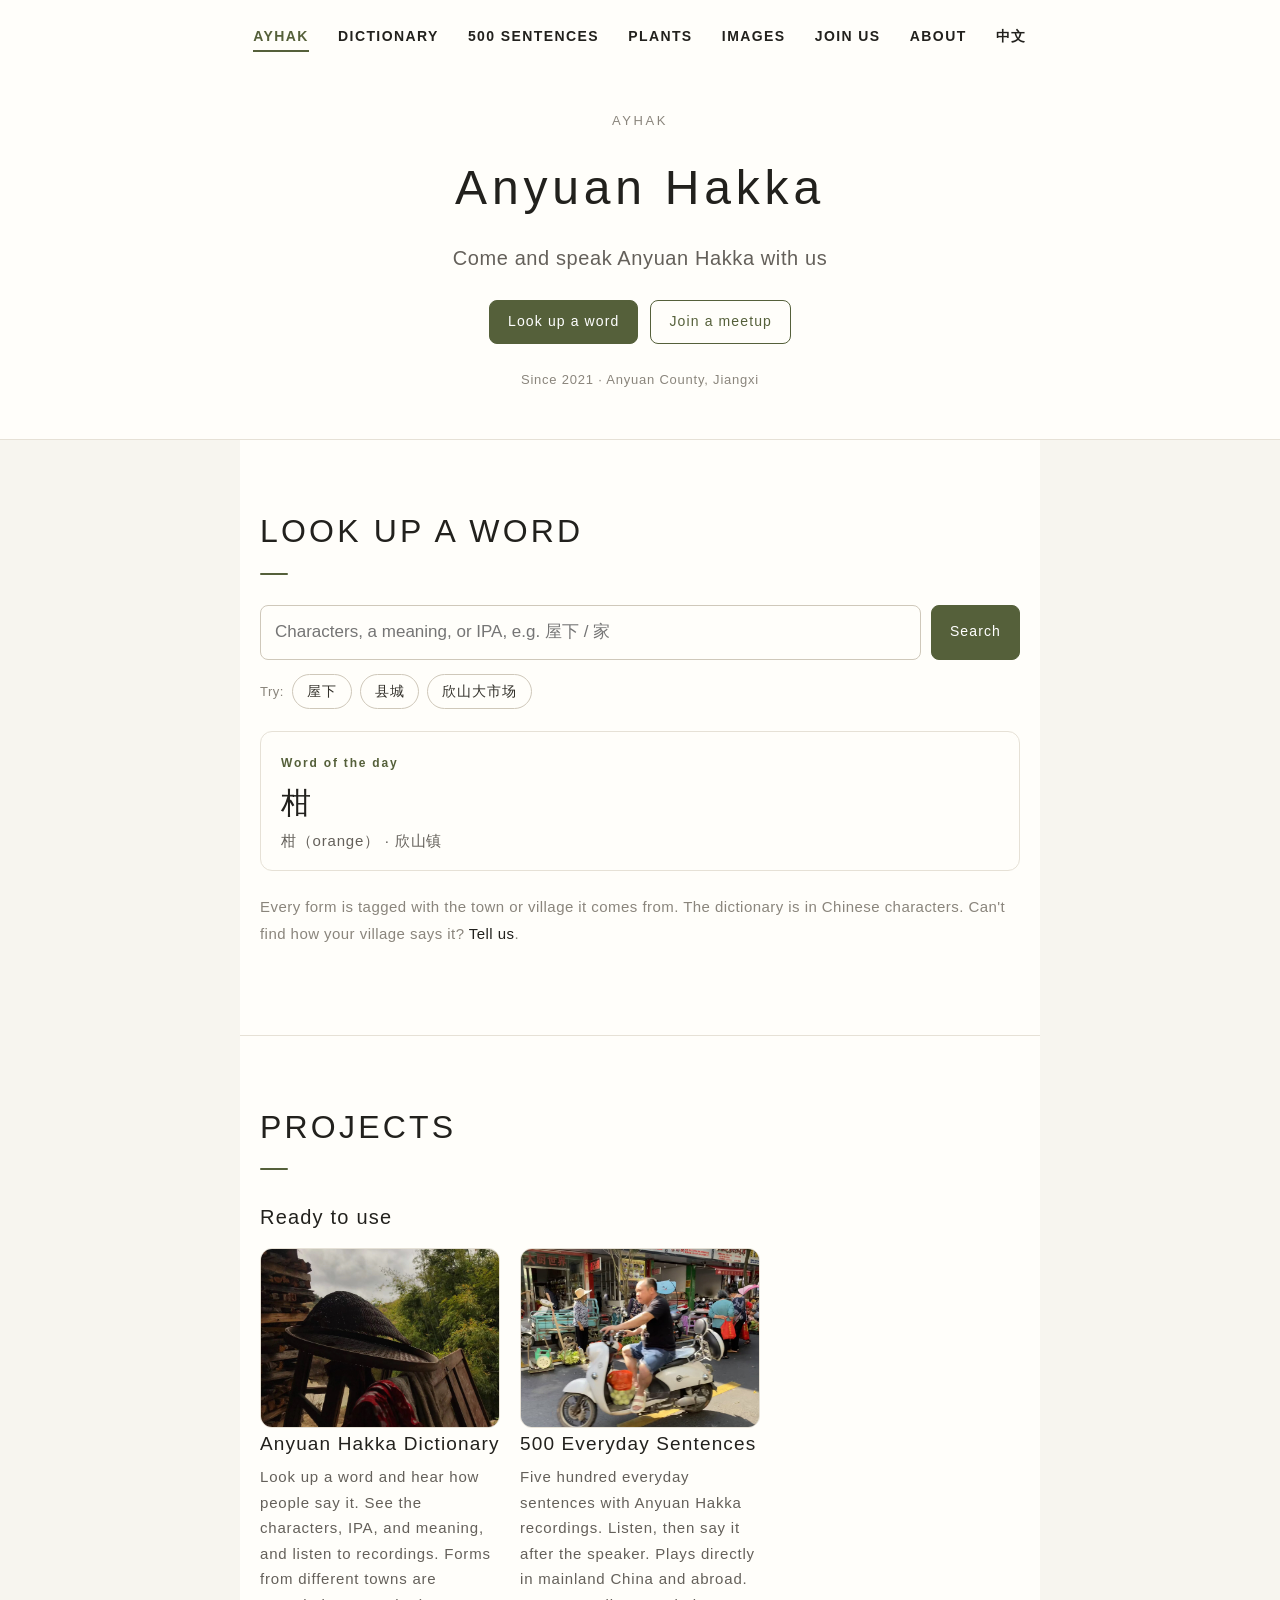
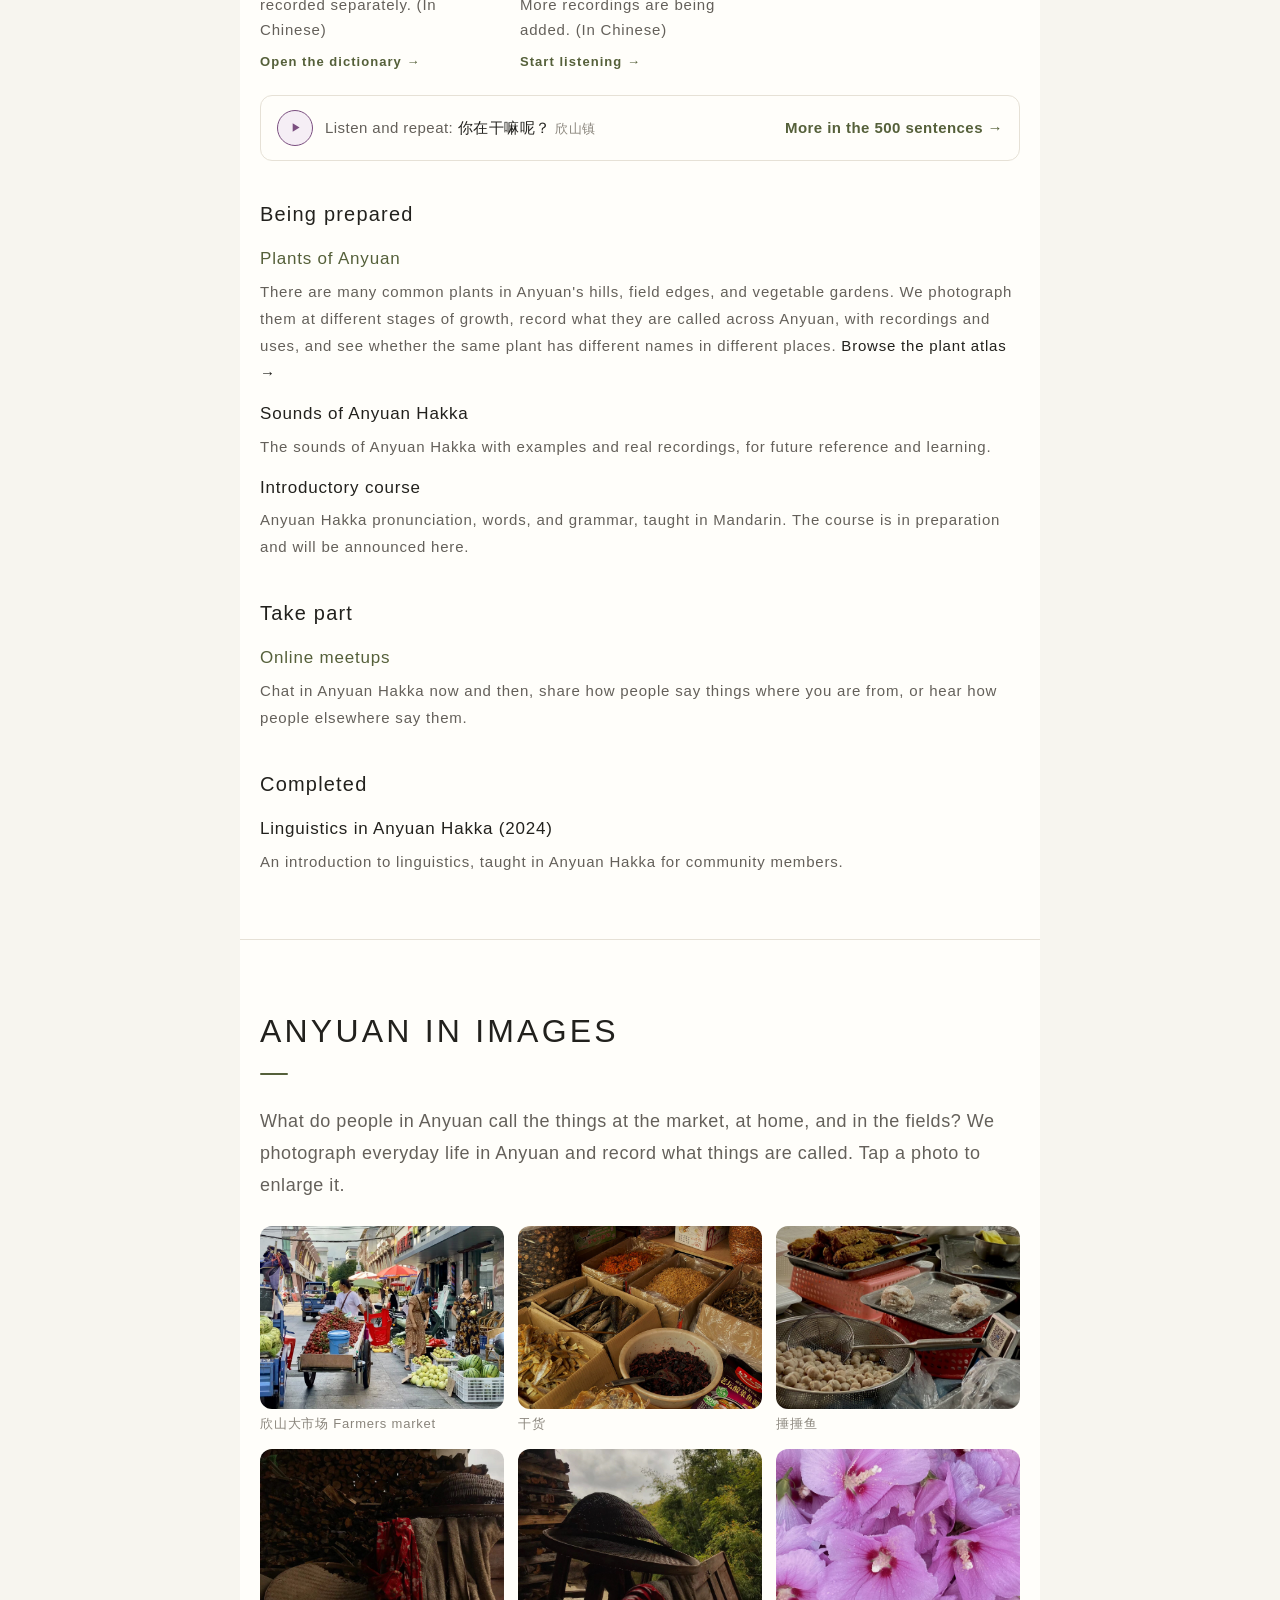
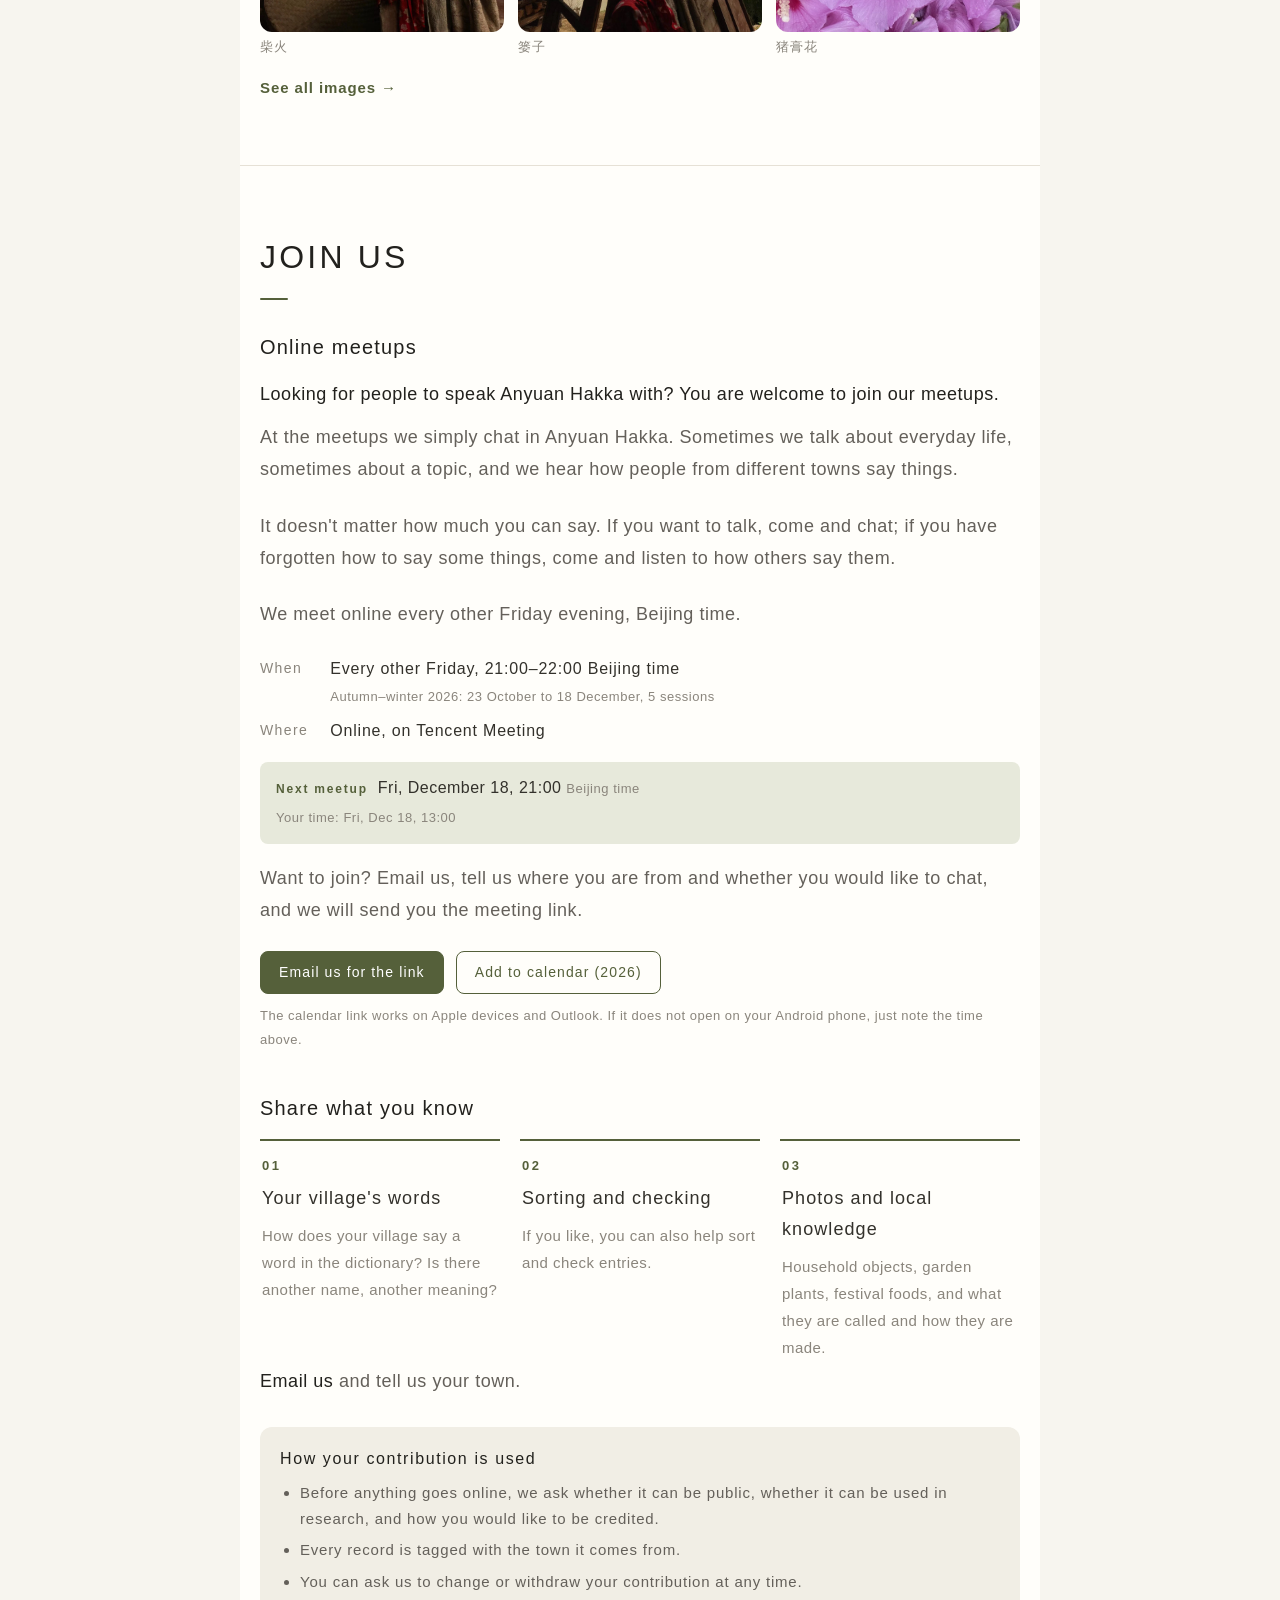
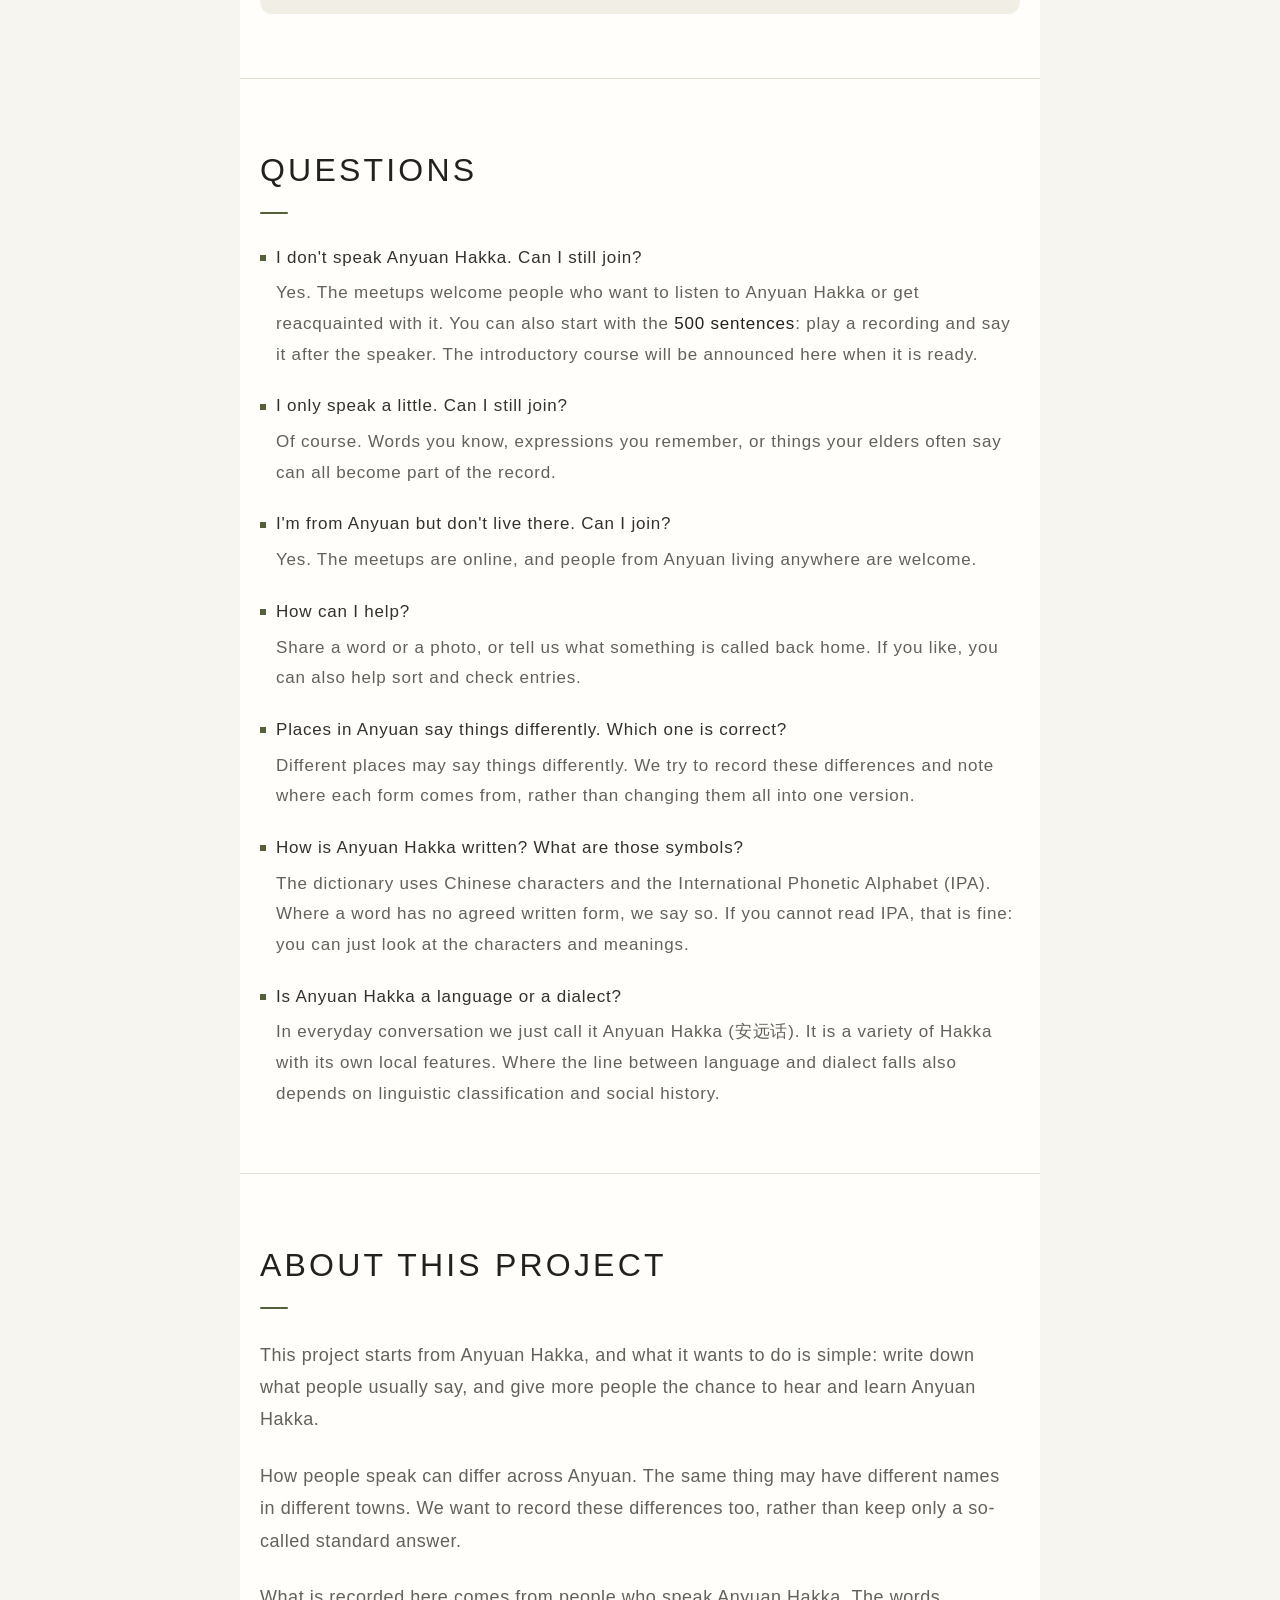
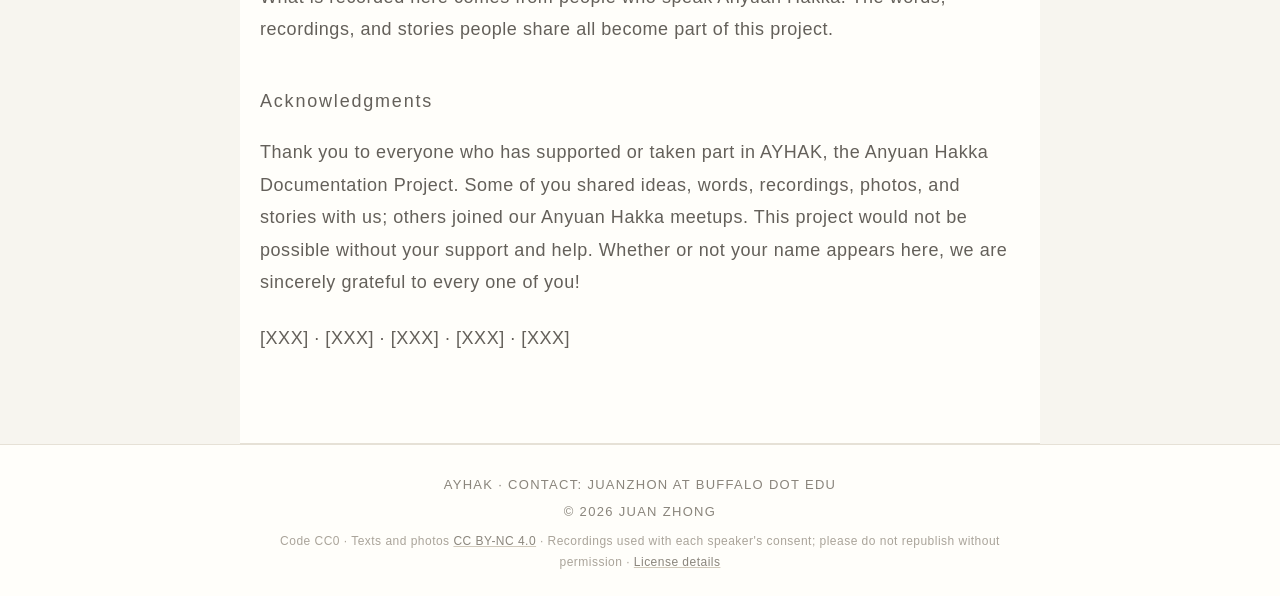
==== commit 054788dc: "Add files via upload Signed-off-by: juan-zhong <joannezhong043@gmail.com>" ====
--- a/index.html
+++ b/index.html
@@ -174,6 +174,9 @@
       <p>This project starts from Anyuan Hakka, and what it wants to do is simple: write down what people usually say, and give more people the chance to hear and learn Anyuan Hakka.</p>
       <p>How people speak can differ across Anyuan. The same thing may have different names in different towns. We want to record these differences too, rather than keep only a so-called standard answer.</p>
       <p>What is recorded here comes from people who speak Anyuan Hakka. The words, recordings, and stories people share all become part of this project.</p>
+      <h3 id="thanks" style="margin-top:40px">Acknowledgments</h3>
+      <p>Thank you to everyone who has supported or taken part in AYHAK, the Anyuan Hakka Documentation Project. Some of you shared ideas, words, recordings, photos, and stories with us; others joined our Anyuan Hakka meetups. This project would not be possible without your support and help. Whether or not your name appears here, we are sincerely grateful to every one of you!</p>
+      <p>[XXX] · [XXX] · [XXX] · [XXX] · [XXX]</p>
     </section>
   </main>
 
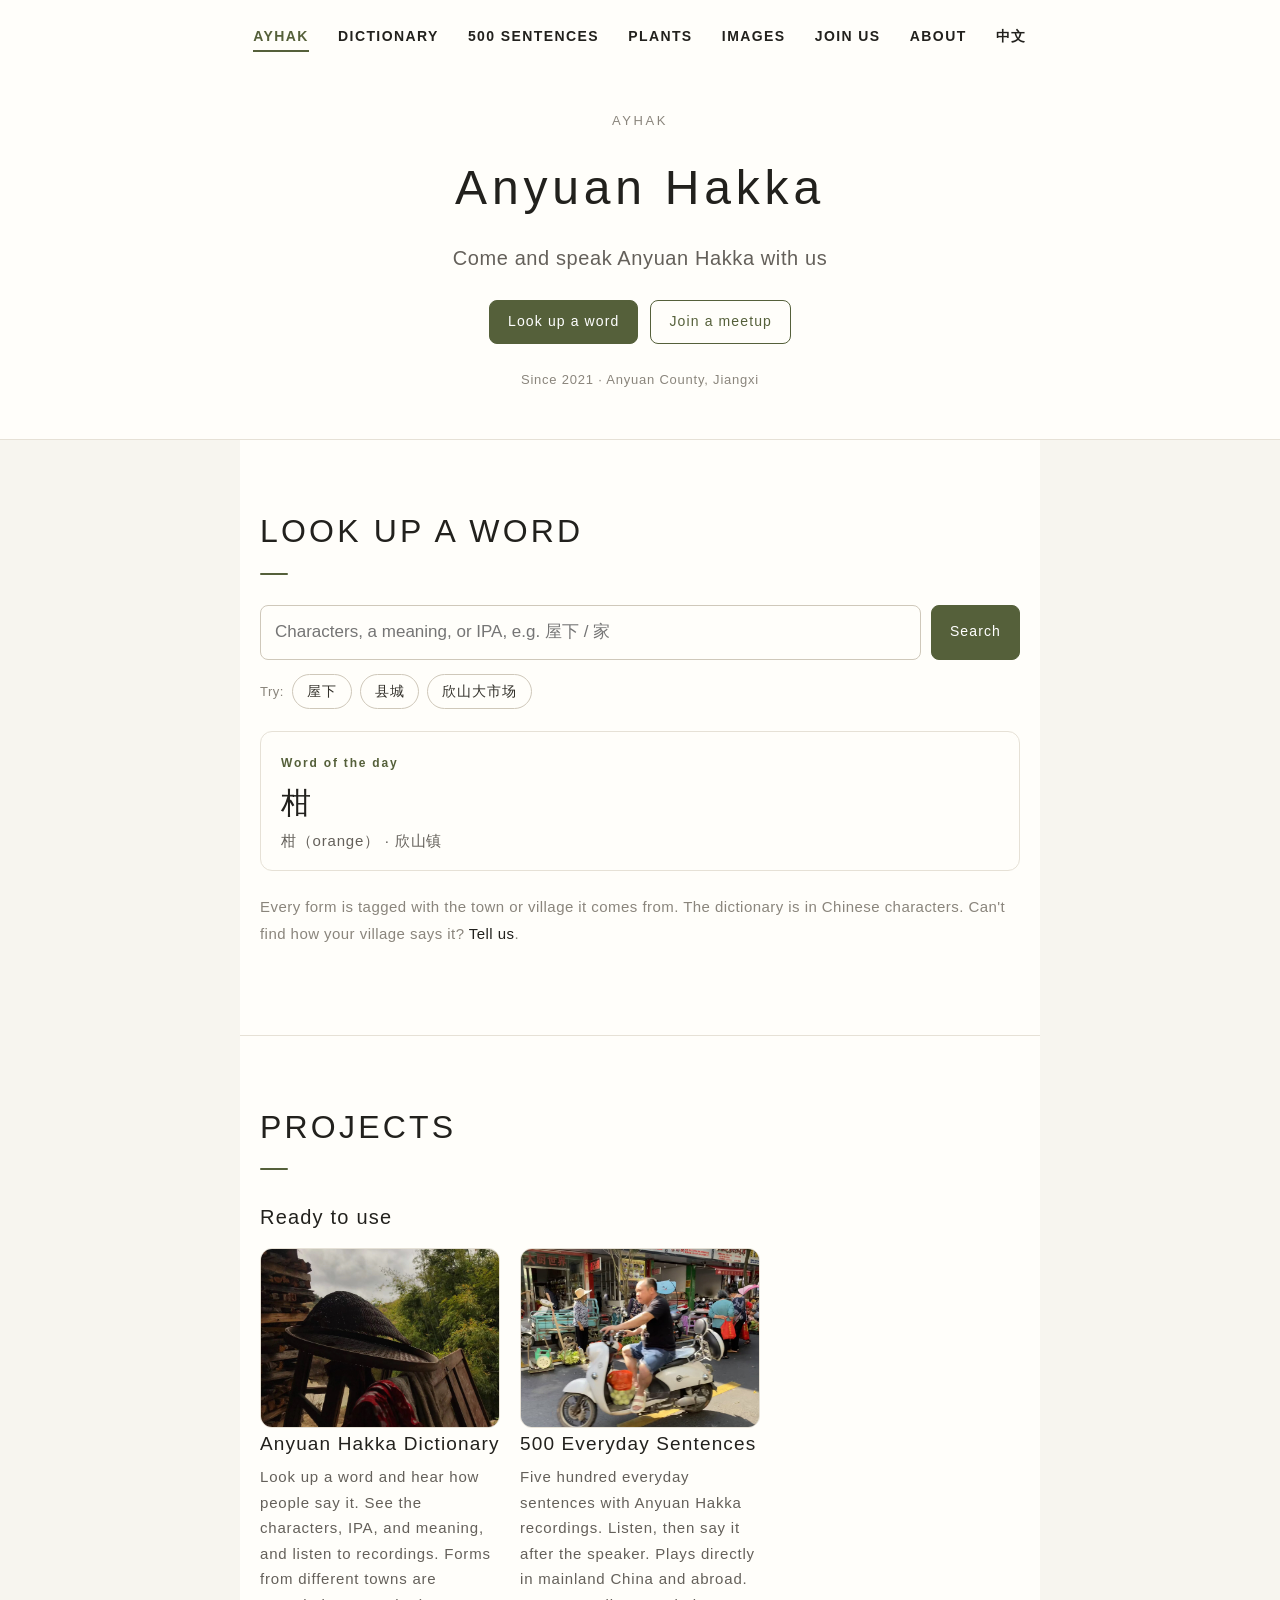
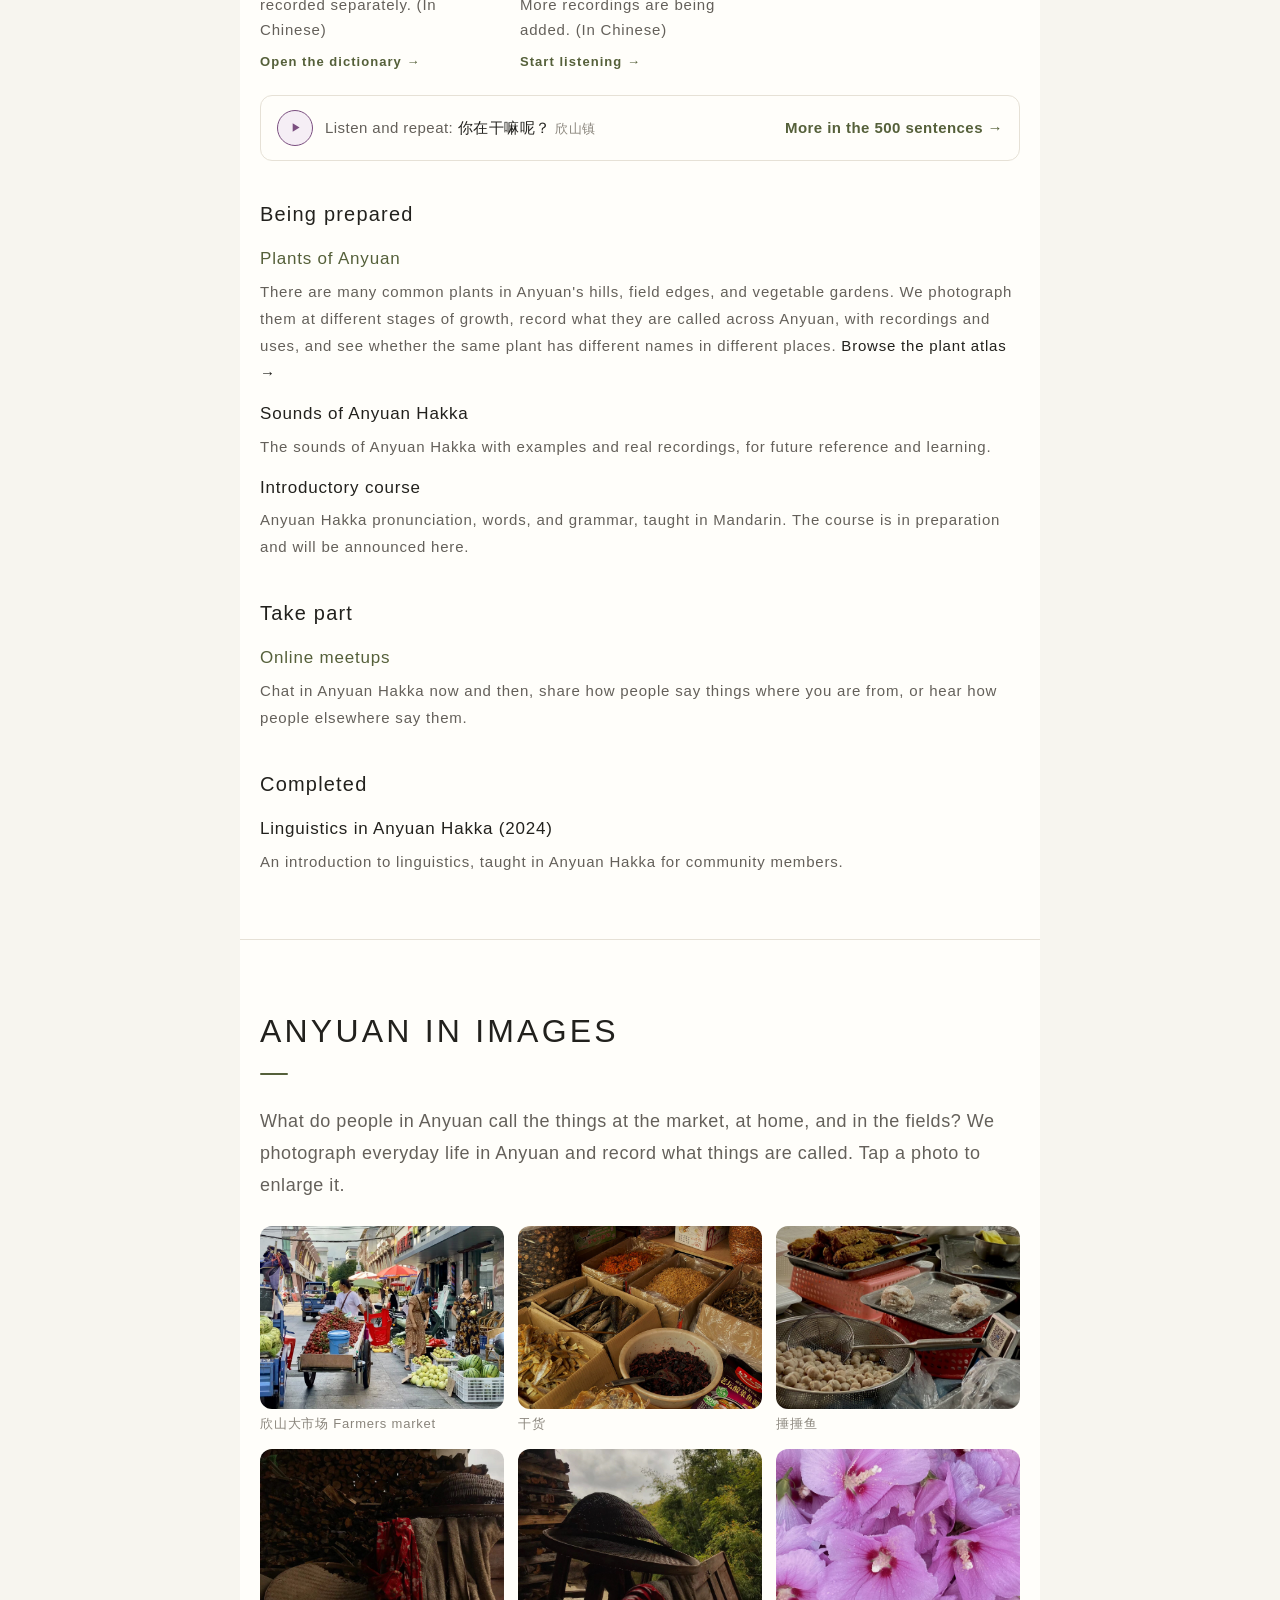
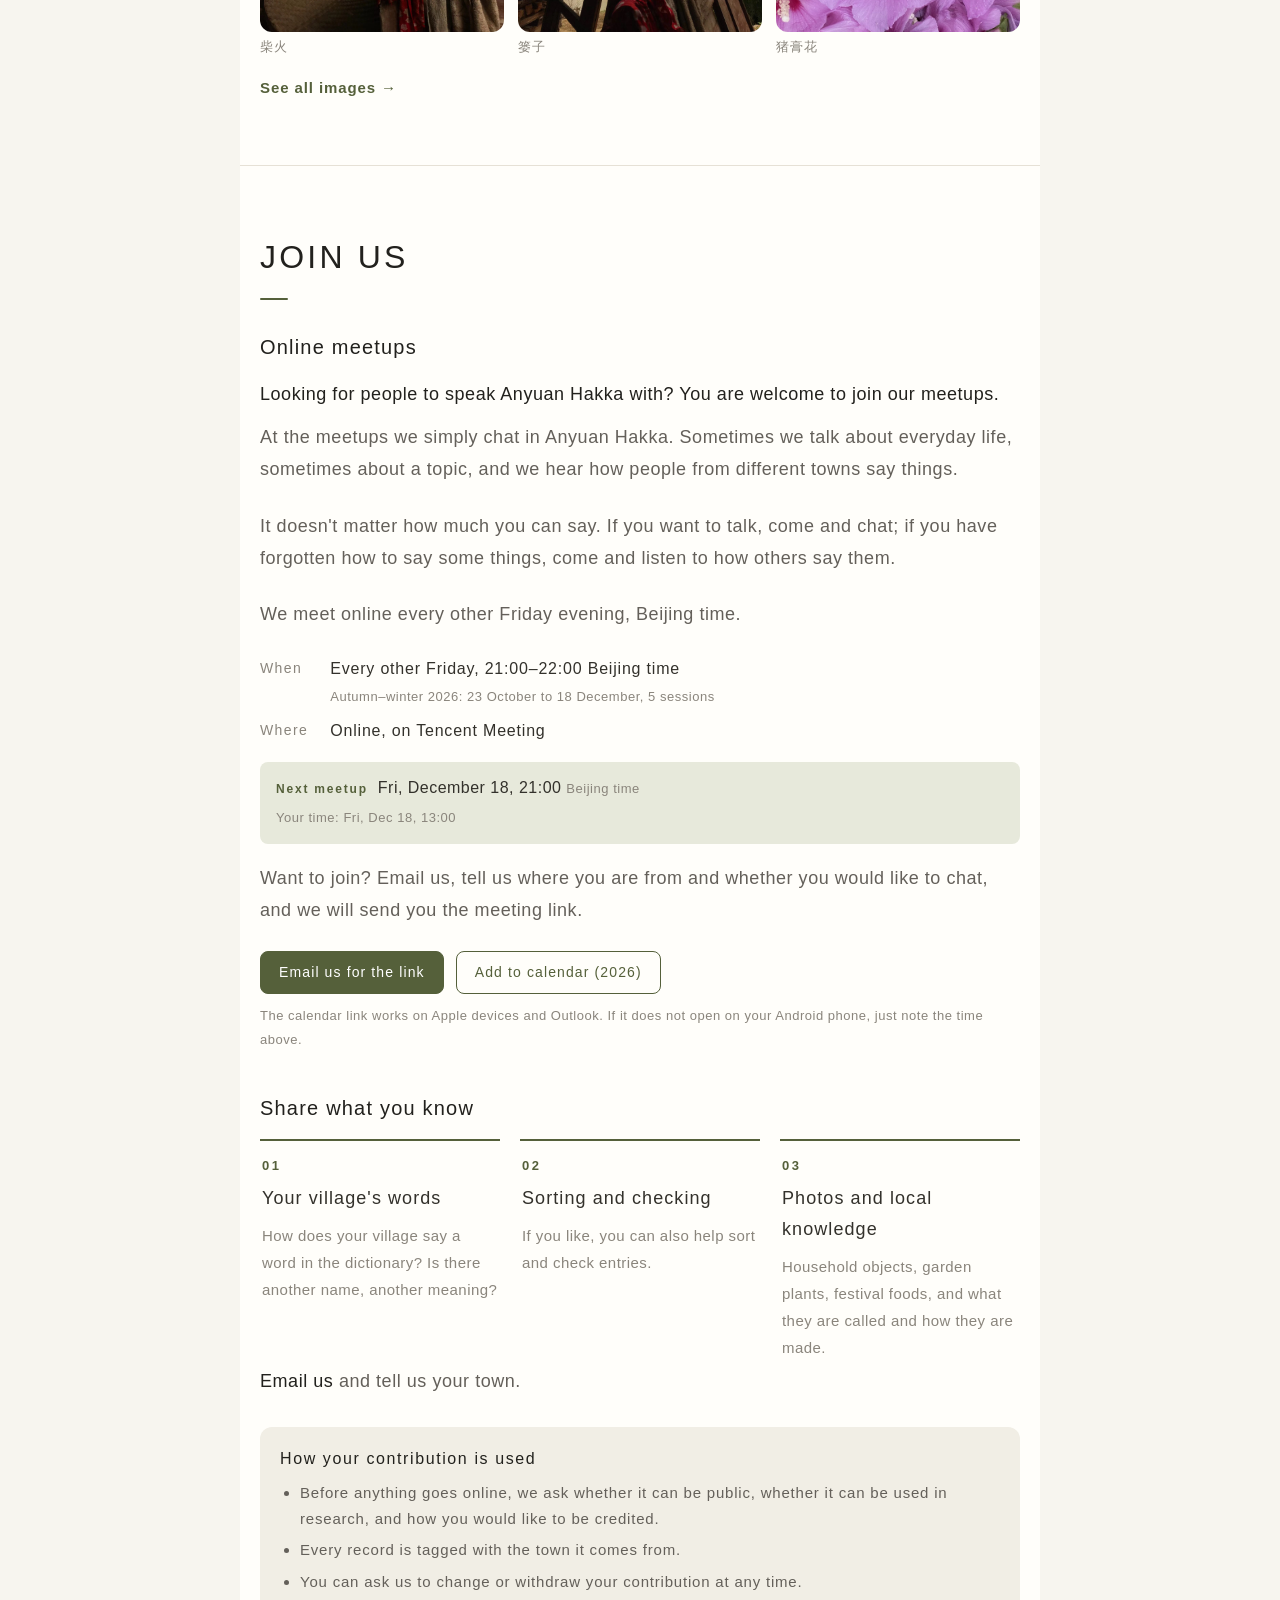
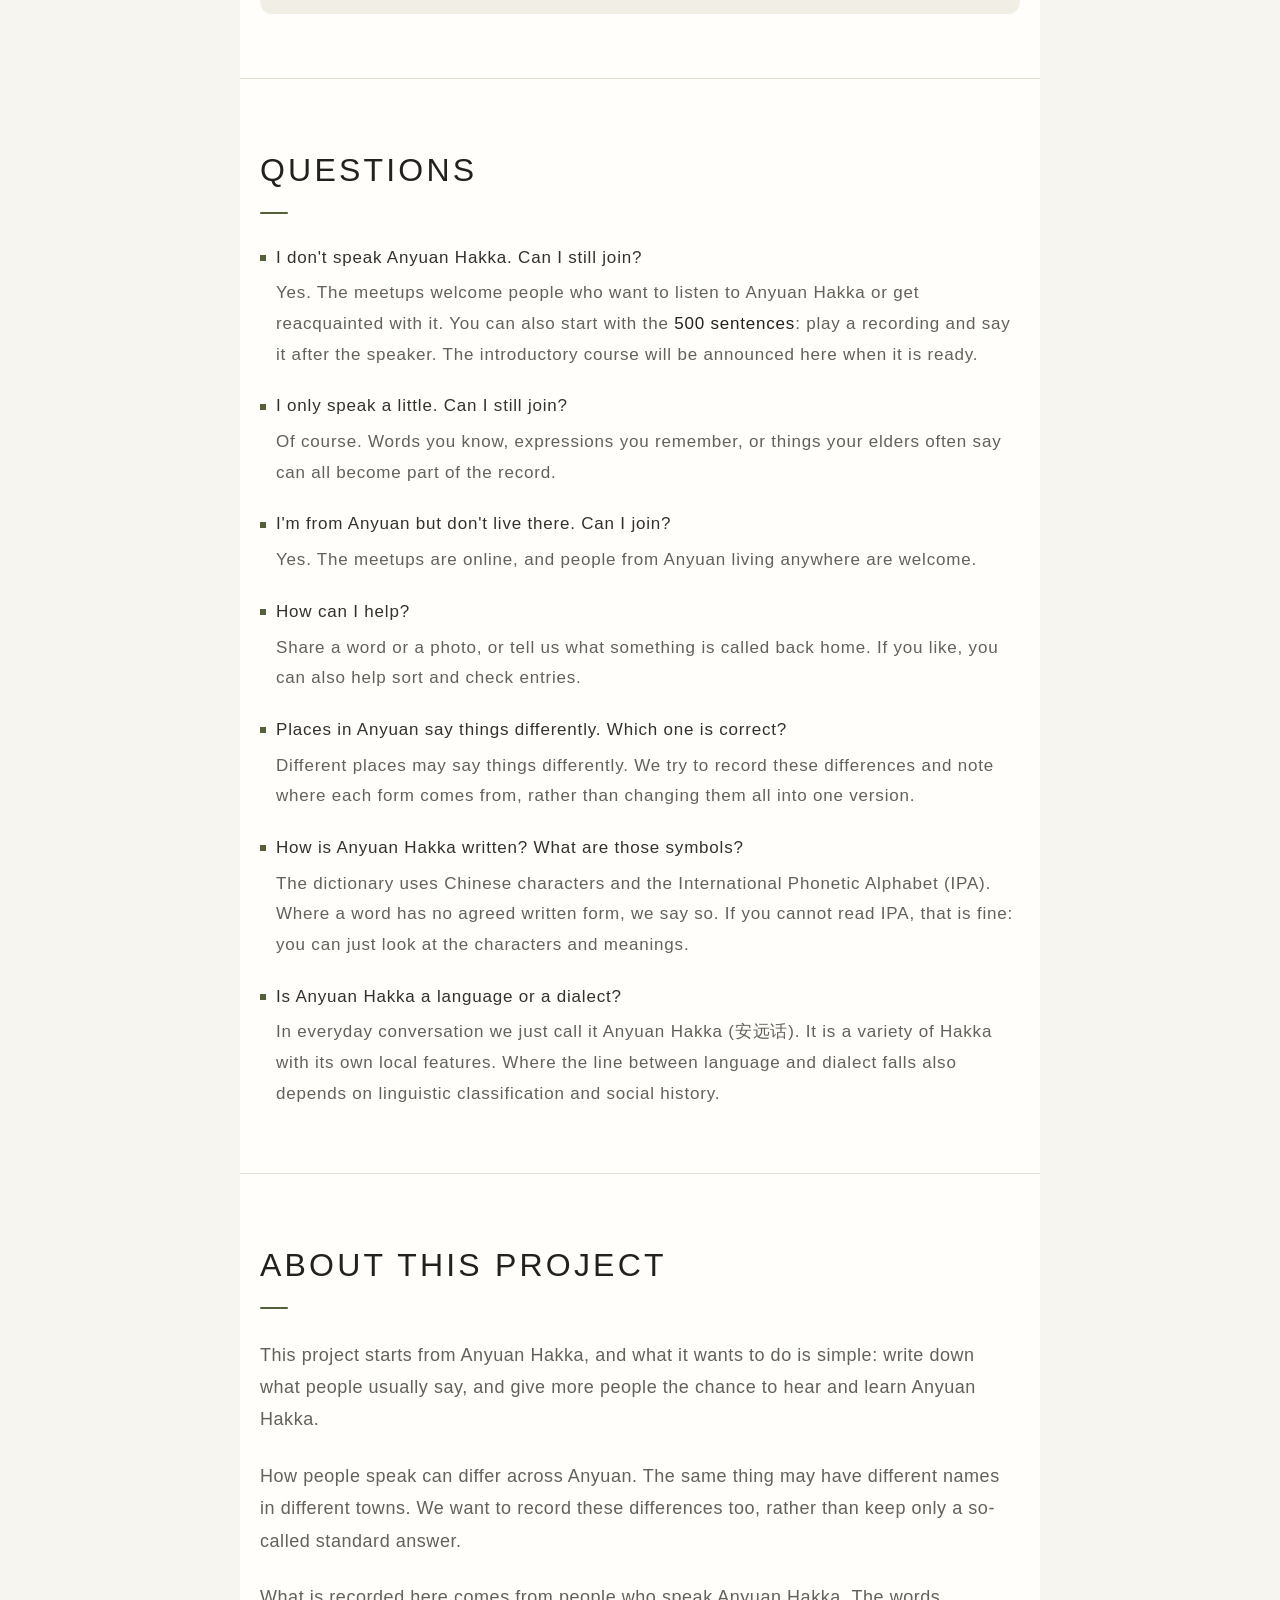
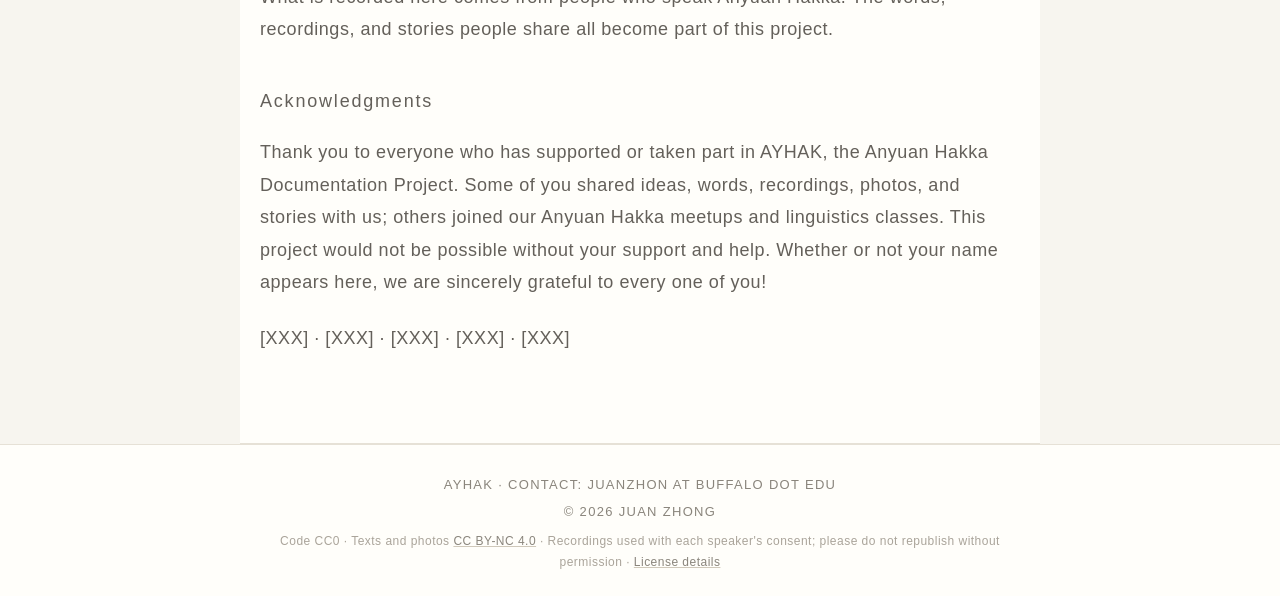
==== commit b9cacdaf: "Add files via upload Signed-off-by: juan-zhong <joannezhong043@gmail.com>" ====
--- a/index.html
+++ b/index.html
@@ -175,7 +175,7 @@
       <p>How people speak can differ across Anyuan. The same thing may have different names in different towns. We want to record these differences too, rather than keep only a so-called standard answer.</p>
       <p>What is recorded here comes from people who speak Anyuan Hakka. The words, recordings, and stories people share all become part of this project.</p>
       <h3 id="thanks" style="margin-top:40px">Acknowledgments</h3>
-      <p>Thank you to everyone who has supported or taken part in AYHAK, the Anyuan Hakka Documentation Project. Some of you shared ideas, words, recordings, photos, and stories with us; others joined our Anyuan Hakka meetups. This project would not be possible without your support and help. Whether or not your name appears here, we are sincerely grateful to every one of you!</p>
+      <p>Thank you to everyone who has supported or taken part in AYHAK, the Anyuan Hakka Documentation Project. Some of you shared ideas, words, recordings, photos, and stories with us; others joined our Anyuan Hakka meetups and linguistics classes. This project would not be possible without your support and help. Whether or not your name appears here, we are sincerely grateful to every one of you!</p>
       <p>[XXX] · [XXX] · [XXX] · [XXX] · [XXX]</p>
     </section>
   </main>
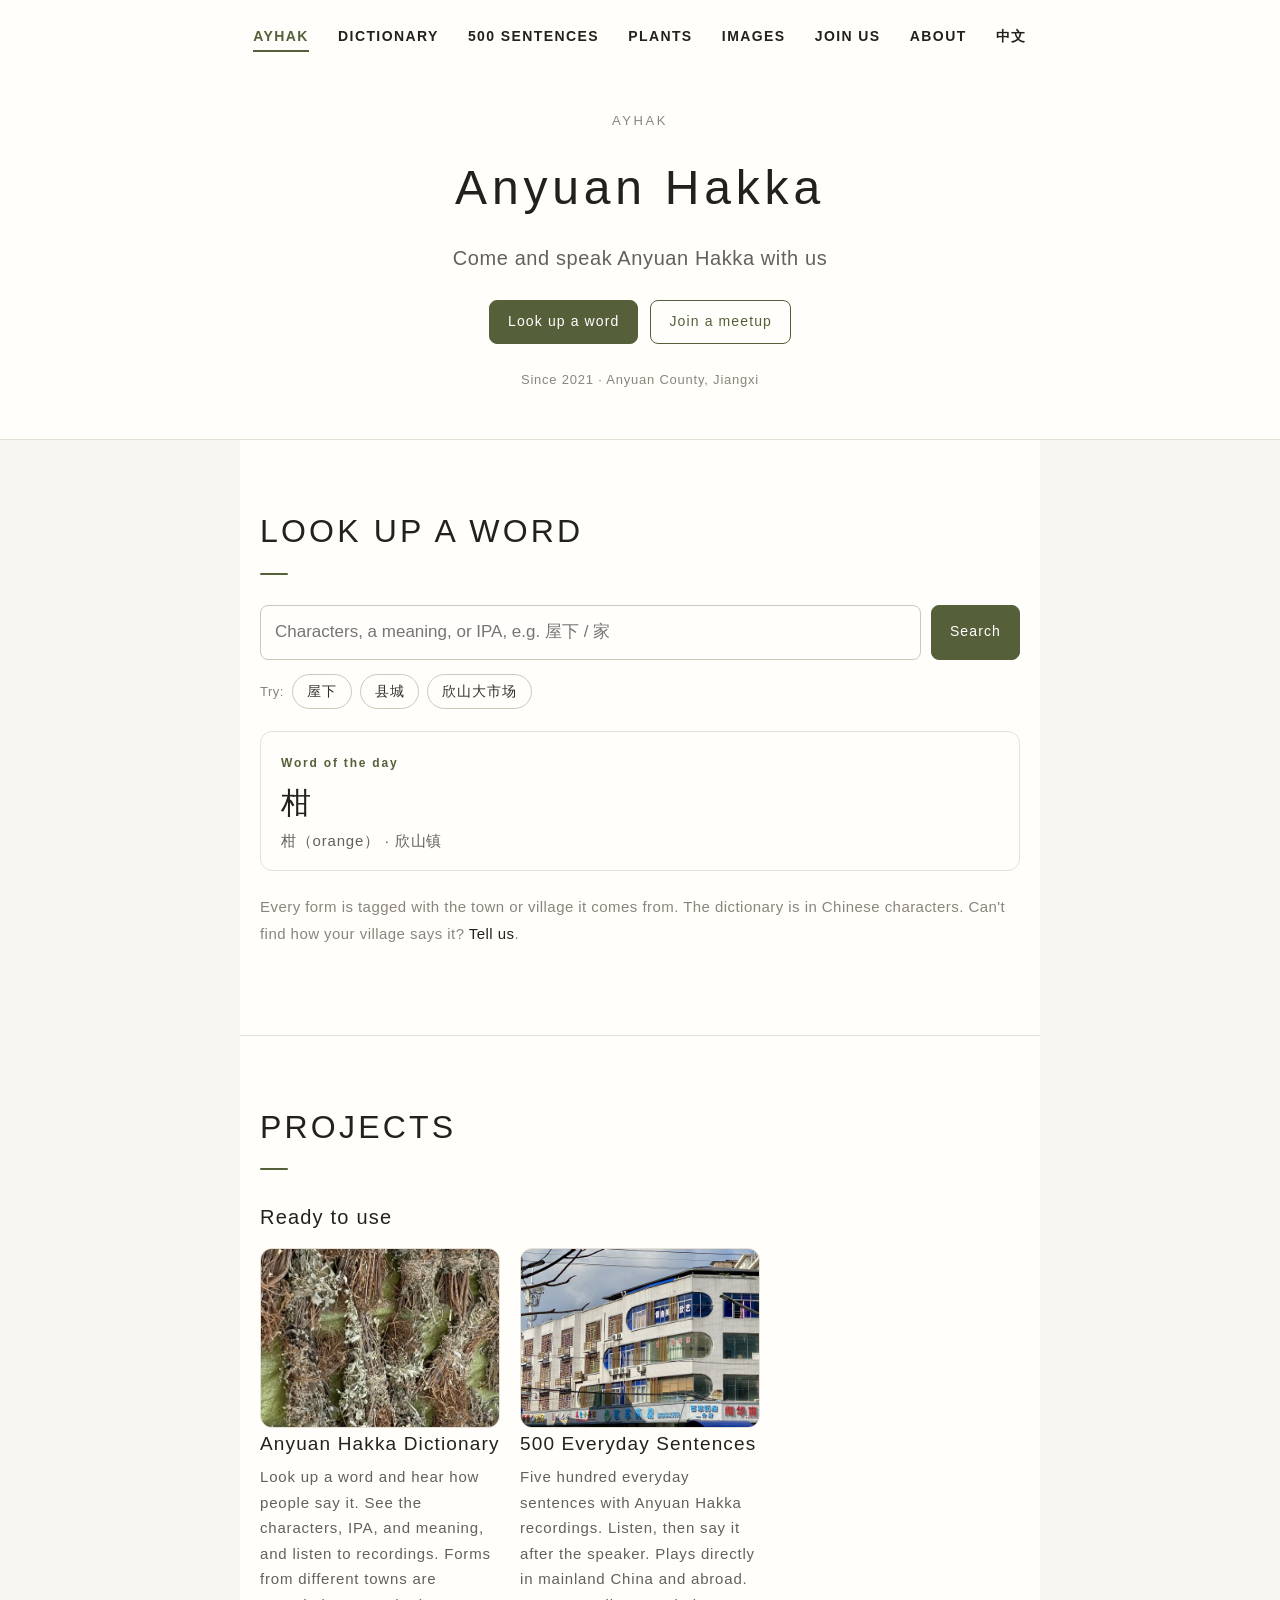
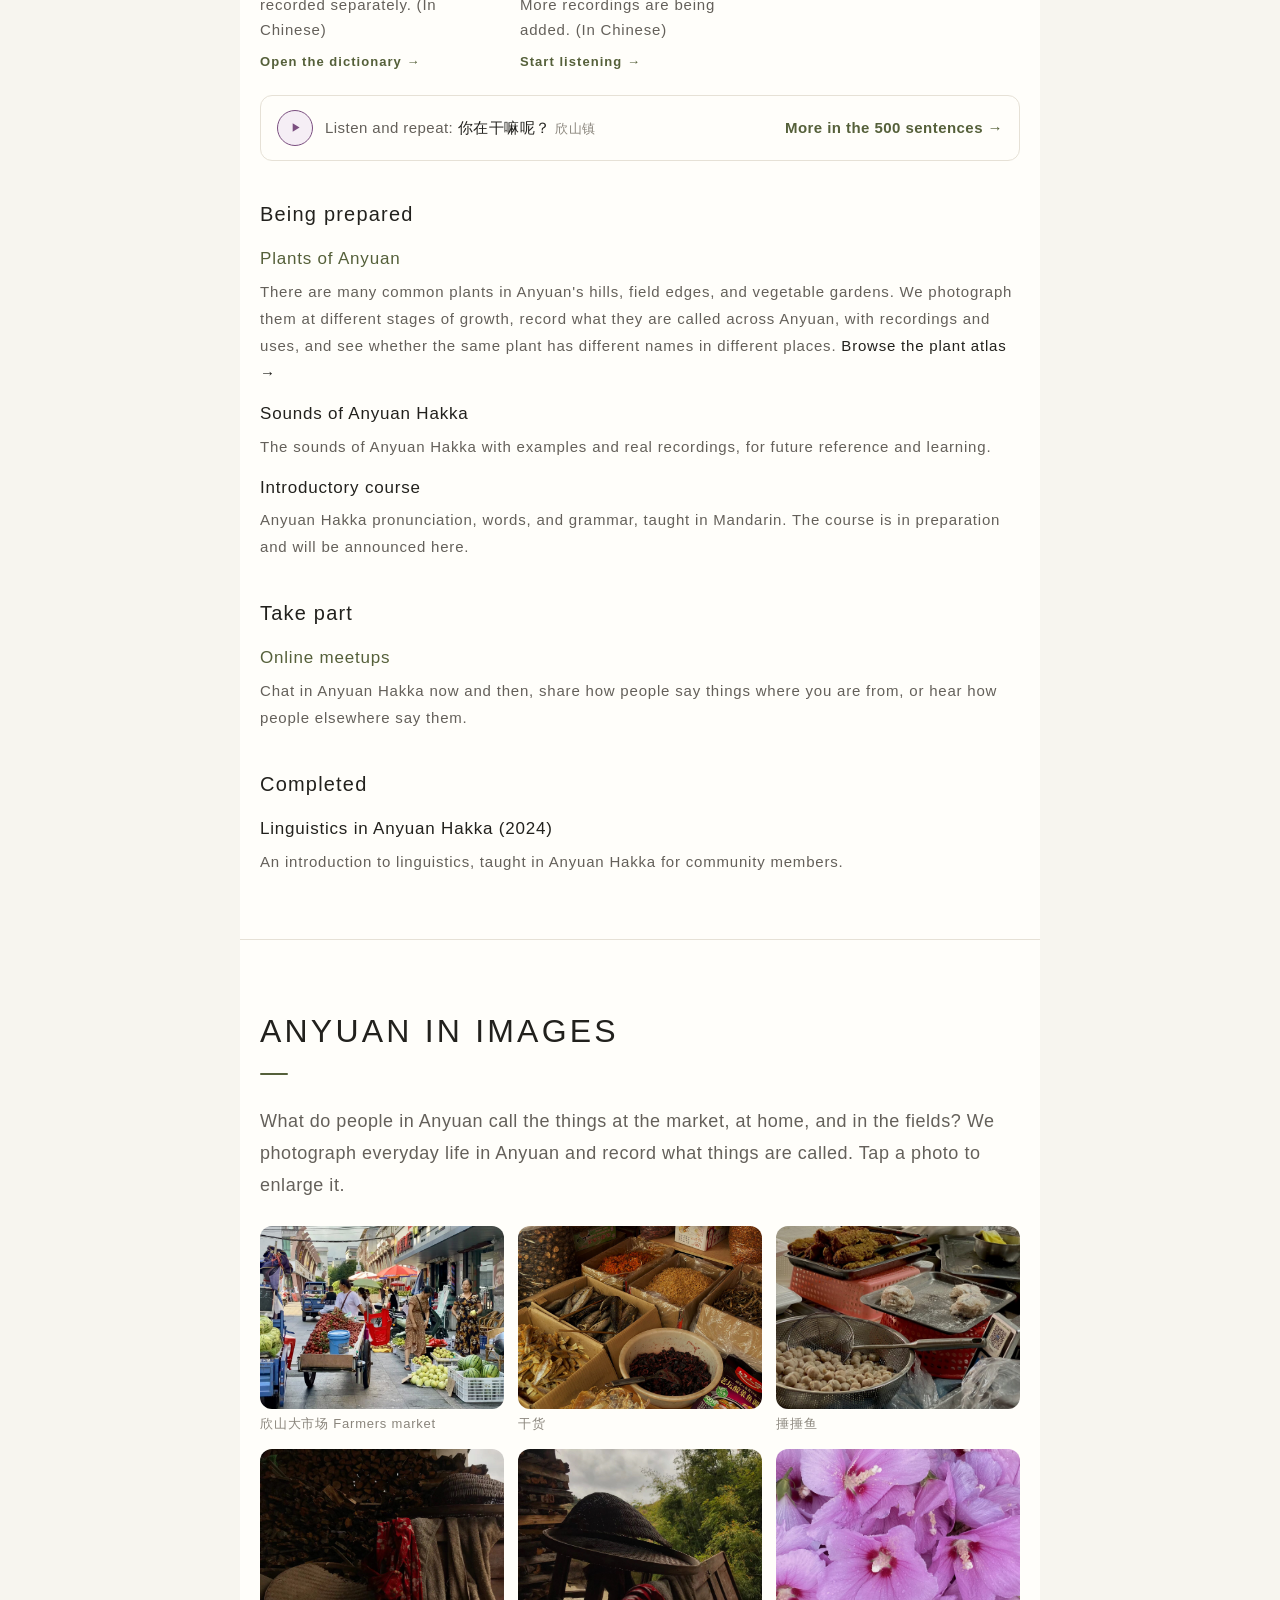
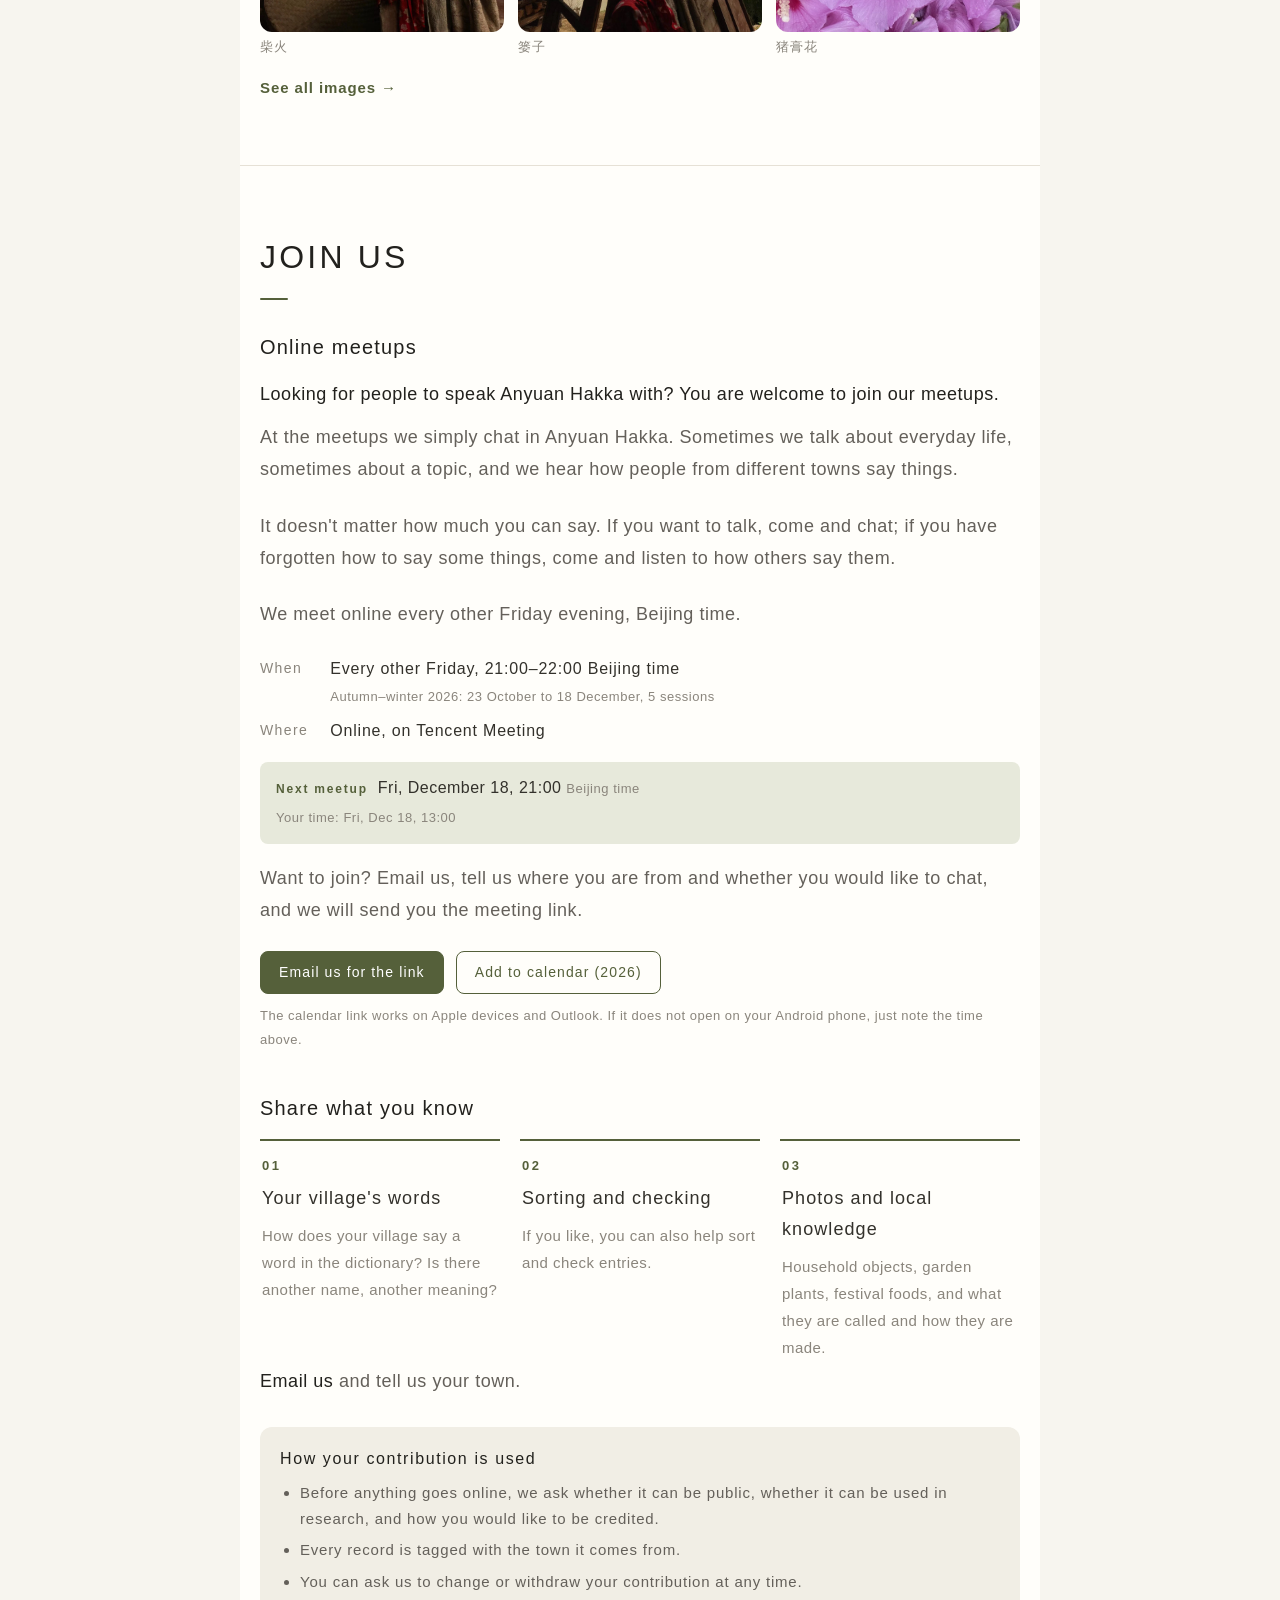
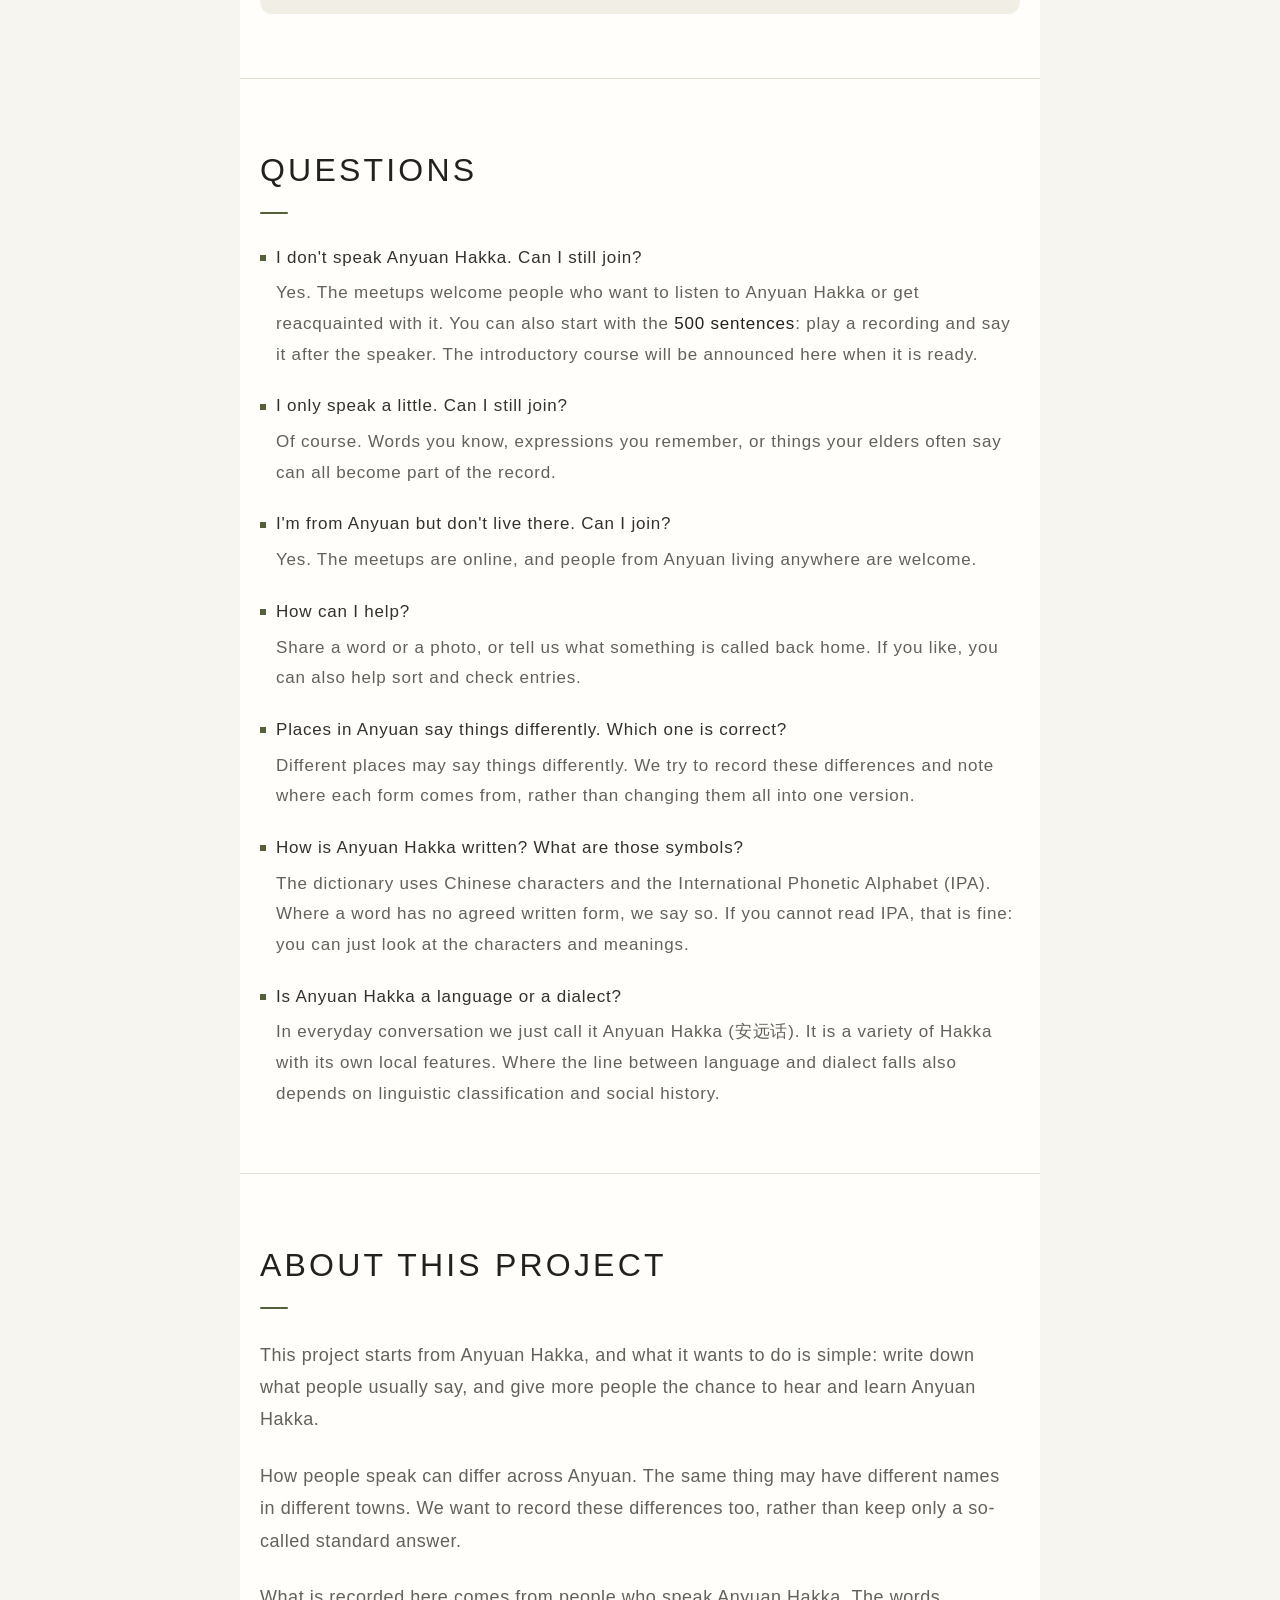
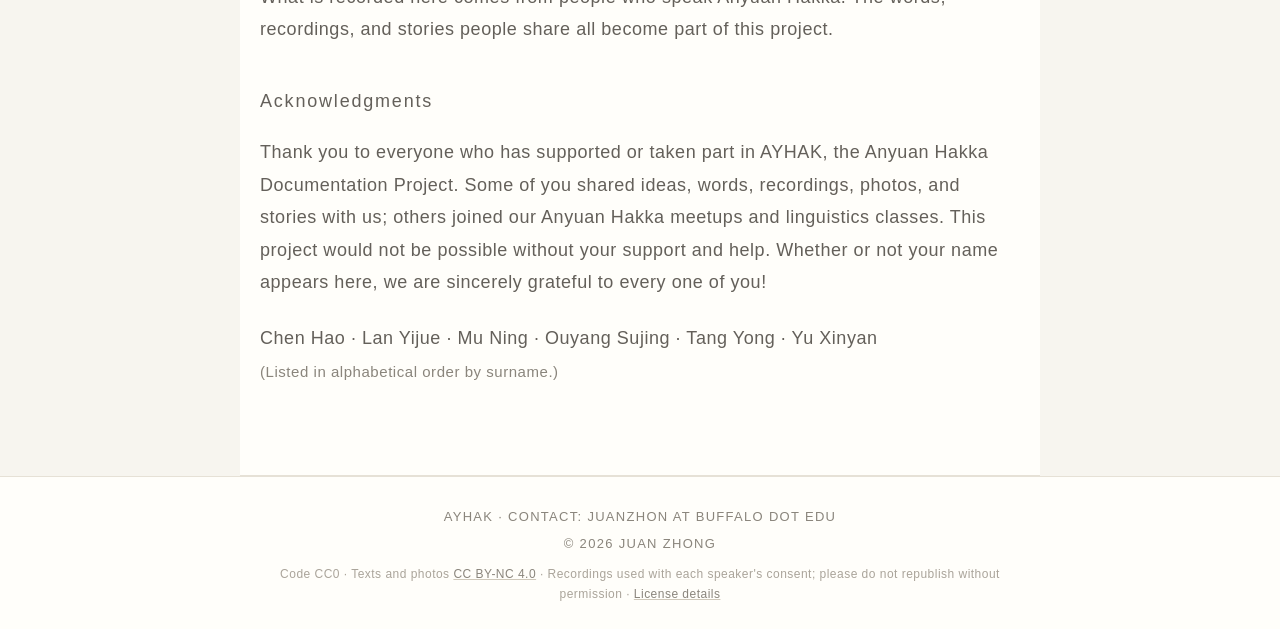
==== commit 31331710: "Add files via upload Signed-off-by: juan-zhong <181777064+juan-zhong@users.noreply.github.com>" ====
--- a/index.html
+++ b/index.html
@@ -9,8 +9,11 @@
   <meta property="og:description" content="Come and speak Anyuan Hakka with us." />
   <meta property="og:image" content="https://juan-zhong.github.io/ay_hak/images/gallery/%E6%AC%A3%E5%B1%B1%E5%A4%A7%E5%B8%82%E5%9C%BA03.jpg" />
   <link rel="icon" href="./favicon.svg" type="image/svg+xml" />
-  <link rel="alternate" hreflang="zh-CN" href="./index-zh.html" />
-  <link rel="stylesheet" href="./style.css?v=20261023a" />
+  <link rel="canonical" href="https://juan-zhong.github.io/ay_hak/" />
+  <link rel="alternate" hreflang="zh-CN" href="https://juan-zhong.github.io/ay_hak/index-zh.html" />
+  <link rel="alternate" hreflang="en" href="https://juan-zhong.github.io/ay_hak/" />
+  <link rel="alternate" hreflang="x-default" href="https://juan-zhong.github.io/ay_hak/" />
+  <link rel="stylesheet" href="./style.css?v=20261029" />
 </head>
 
 <body>
@@ -60,13 +63,13 @@
       <h3 class="sub">Ready to use</h3>
       <div class="projects">
         <a class="proj" href="./dict.html">
-          <img src="images/gallery/篓子.jpg" alt="篓子 basket" loading="lazy" />
+          <img src="images/plants/ai-dried.jpg" alt="晒干的艾 dried mugwort" loading="lazy" />
           <b>Anyuan Hakka Dictionary</b>
           <span class="desc">Look up a word and hear how people say it. See the characters, IPA, and meaning, and listen to recordings. Forms from different towns are recorded separately. (In Chinese)</span>
           <span class="more">Open the dictionary →</span>
         </a>
         <a class="proj" href="./sentences.html">
-          <img src="images/gallery/欣山大市场01.jpg" alt="欣山大市场 market" loading="lazy" />
+          <img src="images/gallery/琴行旧址.jpg" alt="琴行旧址" loading="lazy" />
           <b>500 Everyday Sentences</b>
           <span class="desc">Five hundred everyday sentences with Anyuan Hakka recordings. Listen, then say it after the speaker. Plays directly in mainland China and abroad. More recordings are being added. (In Chinese)</span>
           <span class="more">Start listening →</span>
@@ -176,7 +179,7 @@
       <p>What is recorded here comes from people who speak Anyuan Hakka. The words, recordings, and stories people share all become part of this project.</p>
       <h3 id="thanks" style="margin-top:40px">Acknowledgments</h3>
       <p>Thank you to everyone who has supported or taken part in AYHAK, the Anyuan Hakka Documentation Project. Some of you shared ideas, words, recordings, photos, and stories with us; others joined our Anyuan Hakka meetups and linguistics classes. This project would not be possible without your support and help. Whether or not your name appears here, we are sincerely grateful to every one of you!</p>
-      <p>[XXX] · [XXX] · [XXX] · [XXX] · [XXX]</p>
+      <p>Chen Hao · Lan Yijue · Mu Ning · Ouyang Sujing · Tang Yong · Yu Xinyan<br /><span class="muted">(Listed in alphabetical order by surname.)</span></p>
     </section>
   </main>
 
--- a/style.css
+++ b/style.css
@@ -1,3 +1,4 @@
+@font-face { font-family: 'Gentium Plus'; font-style: normal; font-weight: 400; font-display: swap; src: url('./vendor/fonts/GentiumPlus-Regular.woff2') format('woff2'); }
 /* =========================================================
    AYHAK · 安远话 — shared stylesheet
    Visual language follows juan-zhong.github.io/me (fieldwork page):
@@ -31,8 +32,8 @@
   --font: 'Helvetica Neue', Helvetica, 'PingFang SC', 'Hiragino Sans GB', 'Noto Sans SC', 'Source Han Sans SC', 'Microsoft YaHei', Arial, sans-serif;
   /* 全站一套无衬线：拉丁字母 Helvetica Neue，汉字苹方（与 juan-zhong.github.io/me 一致） */
   --head-font: var(--font);
-  /* IPA：用覆盖国际音标的无衬线系统字体，避免和正文混出两种字形；不加载外部字体（国内可能打不开） */
-  --ipa-font: 'Lucida Grande', 'Segoe UI', 'Noto Sans', 'DejaVu Sans', 'Helvetica Neue', Arial, sans-serif;
+  /* IPA：Gentium Plus（SIL，OFL），字体文件放在本站 vendor/fonts，不依赖外部字体服务 */
+  --ipa-font: 'Gentium Plus', 'Charis SIL', 'Doulos SIL', 'Noto Serif', 'DejaVu Serif', serif;
 }
 
 * { margin: 0; padding: 0; box-sizing: border-box; }
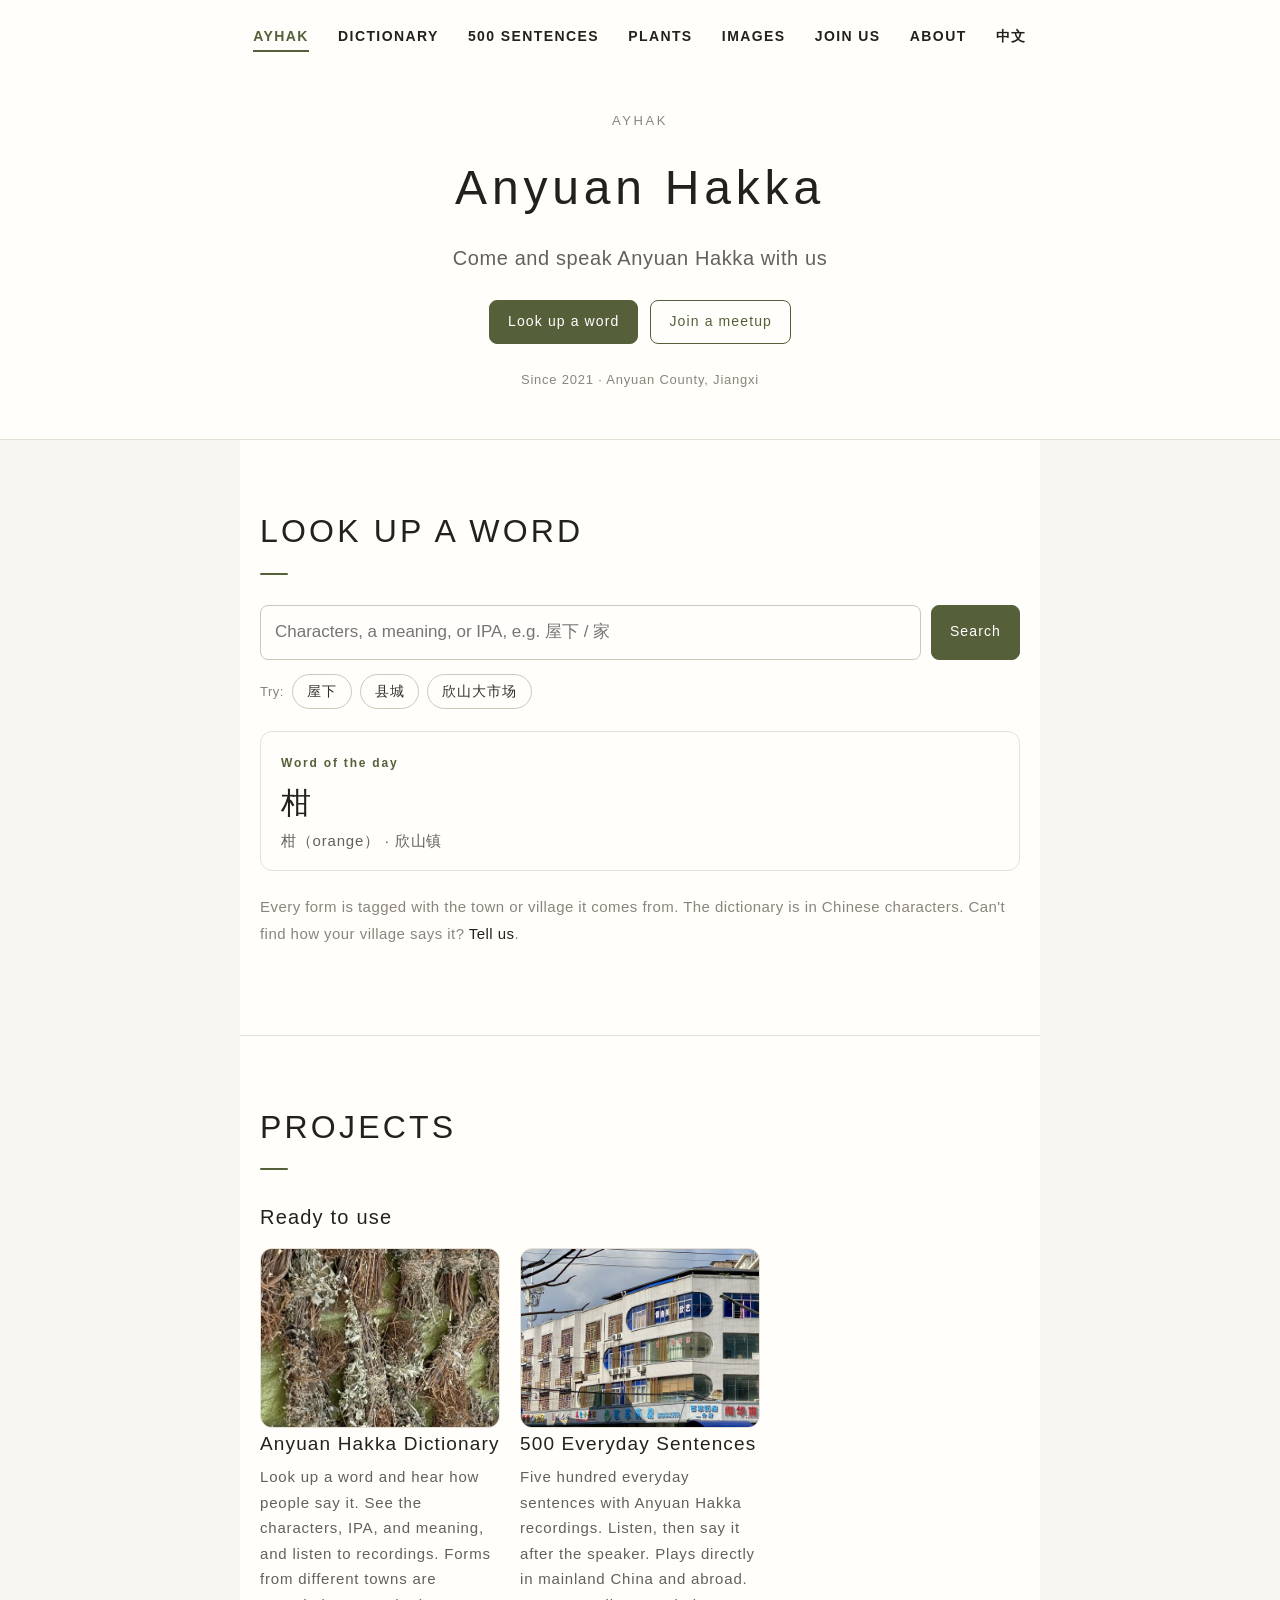
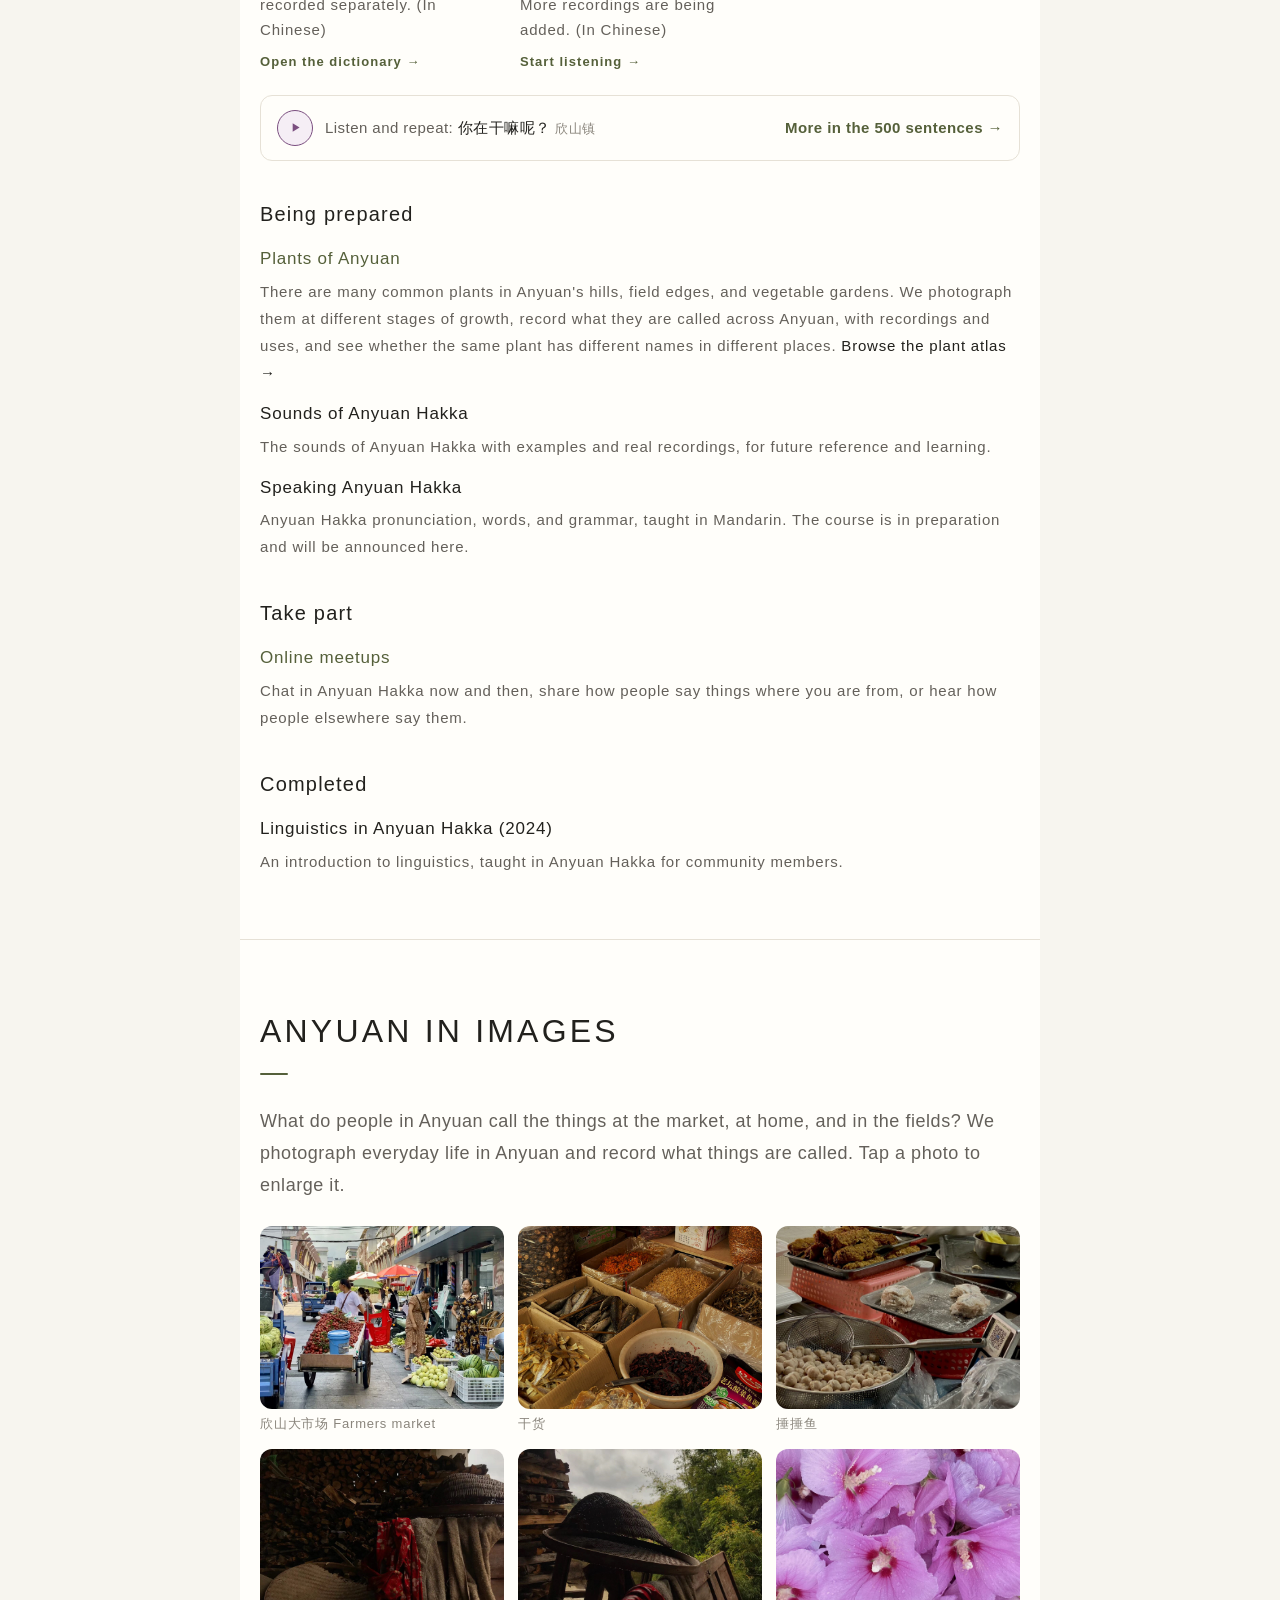
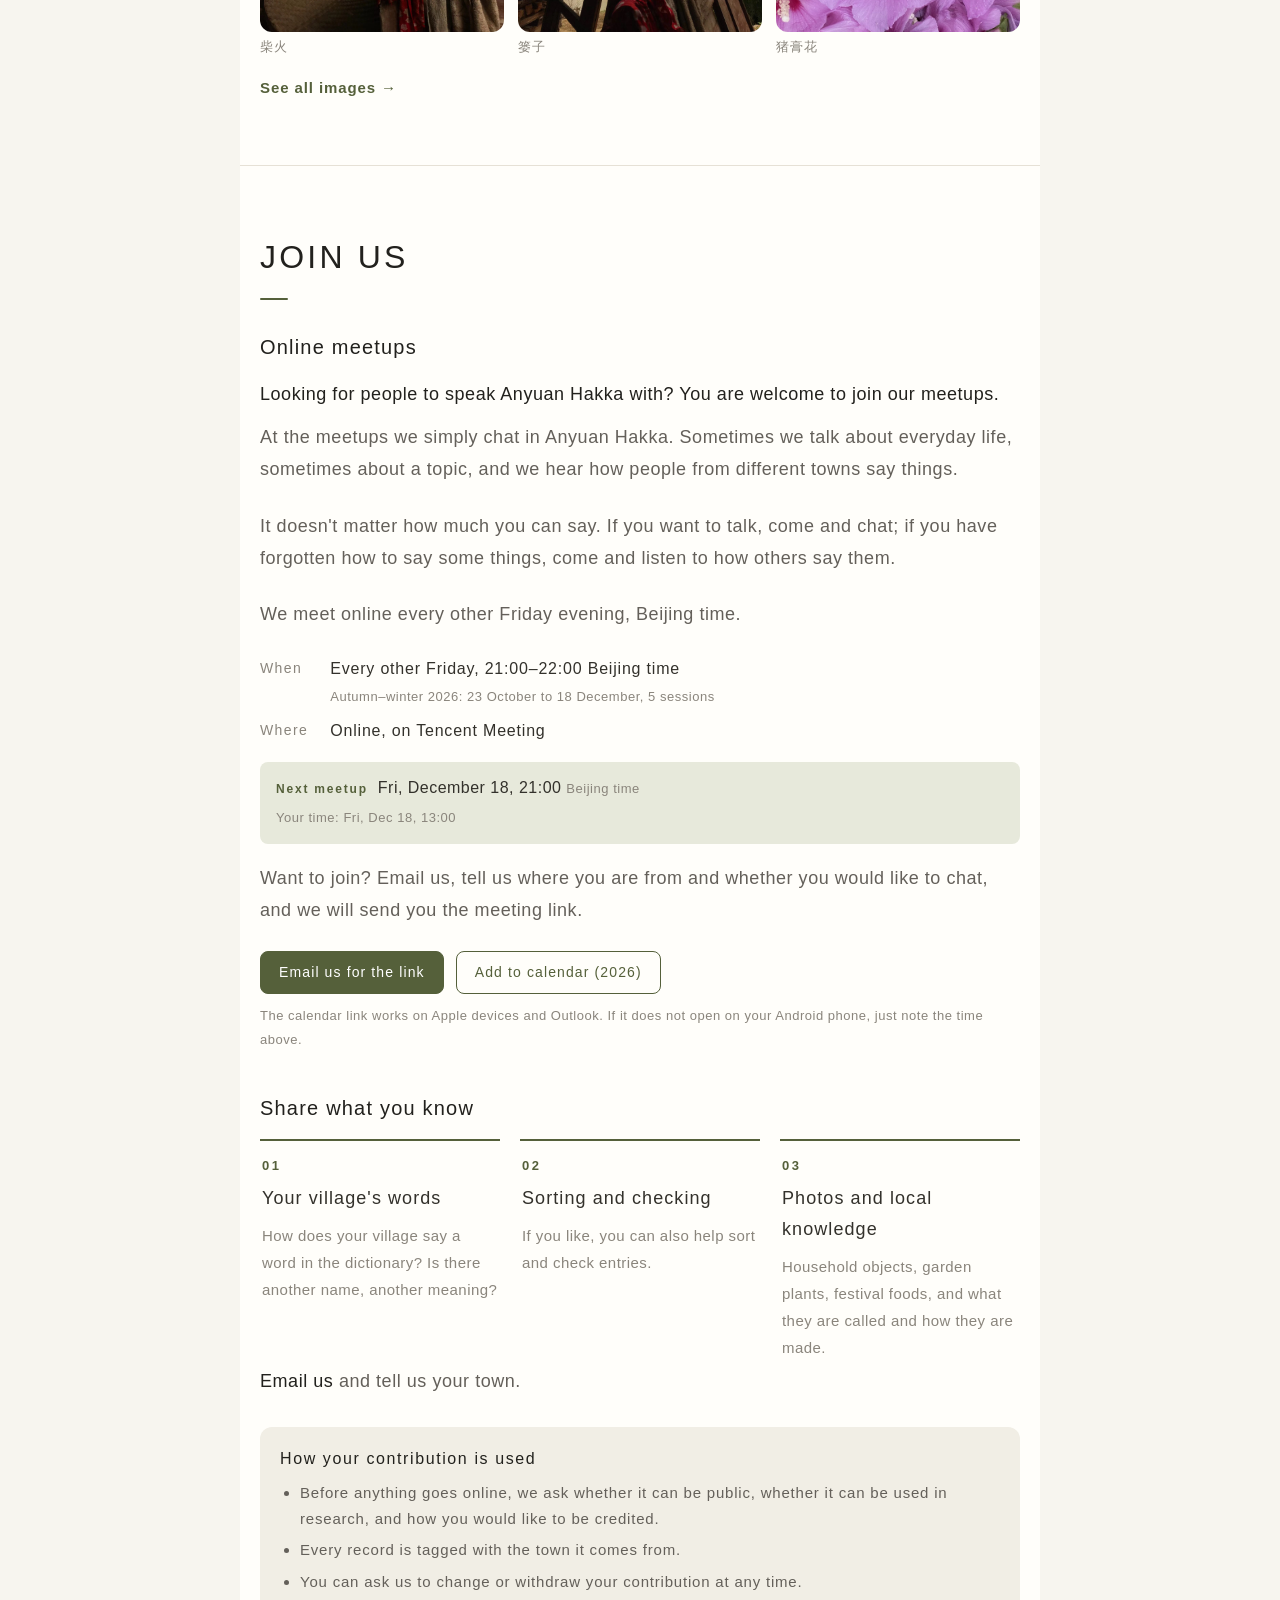
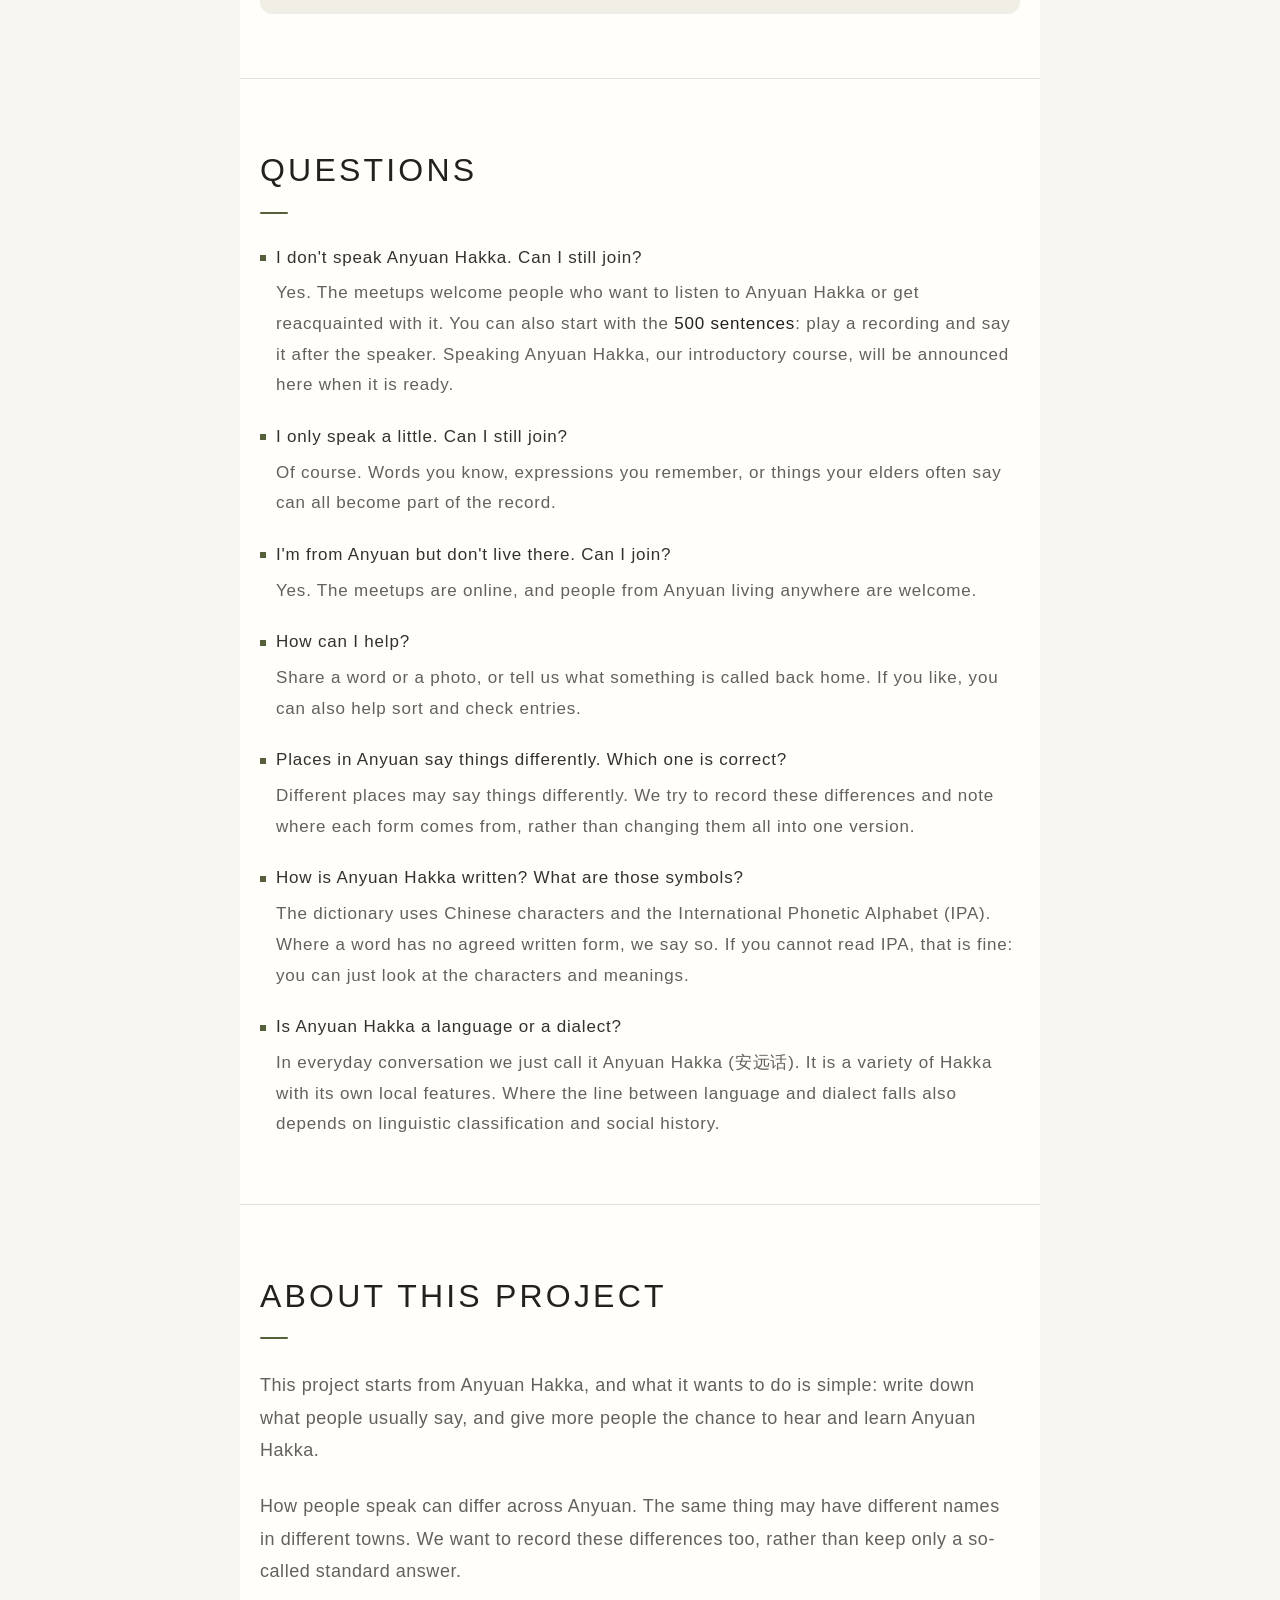
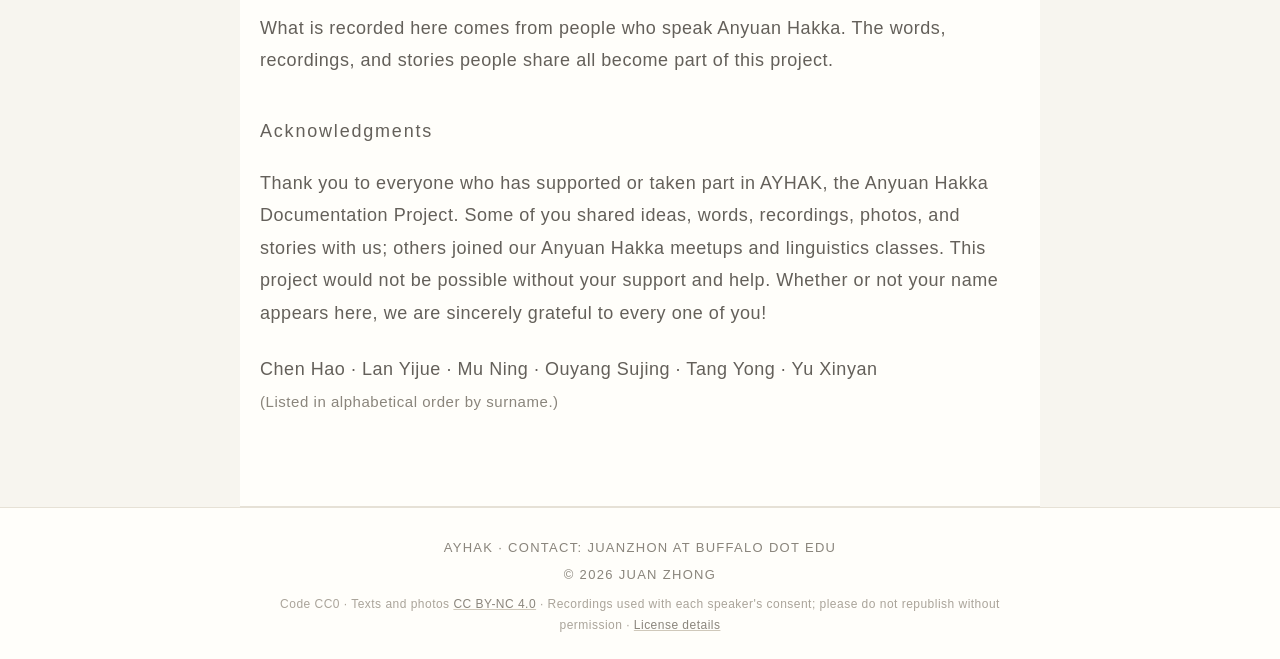
==== commit 56b27096: "Add files via upload Signed-off-by: juan-zhong <181777064+juan-zhong@users.noreply.github.com>" ====
--- a/index.html
+++ b/index.html
@@ -83,7 +83,7 @@
         <dd>There are many common plants in Anyuan's hills, field edges, and vegetable gardens. We photograph them at different stages of growth, record what they are called across Anyuan, with recordings and uses, and see whether the same plant has different names in different places. <a href="./plants.html?lang=en">Browse the plant atlas →</a></dd>
         <dt>Sounds of Anyuan Hakka</dt>
         <dd>The sounds of Anyuan Hakka with examples and real recordings, for future reference and learning.</dd>
-        <dt>Introductory course</dt>
+        <dt>Speaking Anyuan Hakka</dt>
         <dd>Anyuan Hakka pronunciation, words, and grammar, taught in Mandarin. The course is in preparation and will be announced here.</dd>
       </dl>
 
@@ -156,7 +156,7 @@
       <h2>Questions</h2>
       <dl class="faq">
         <dt>I don't speak Anyuan Hakka. Can I still join?</dt>
-        <dd>Yes. The meetups welcome people who want to listen to Anyuan Hakka or get reacquainted with it. You can also start with the <a href="./sentences.html">500 sentences</a>: play a recording and say it after the speaker. The introductory course will be announced here when it is ready.</dd>
+        <dd>Yes. The meetups welcome people who want to listen to Anyuan Hakka or get reacquainted with it. You can also start with the <a href="./sentences.html">500 sentences</a>: play a recording and say it after the speaker. Speaking Anyuan Hakka, our introductory course, will be announced here when it is ready.</dd>
         <dt>I only speak a little. Can I still join?</dt>
         <dd>Of course. Words you know, expressions you remember, or things your elders often say can all become part of the record.</dd>
         <dt>I'm from Anyuan but don't live there. Can I join?</dt>
